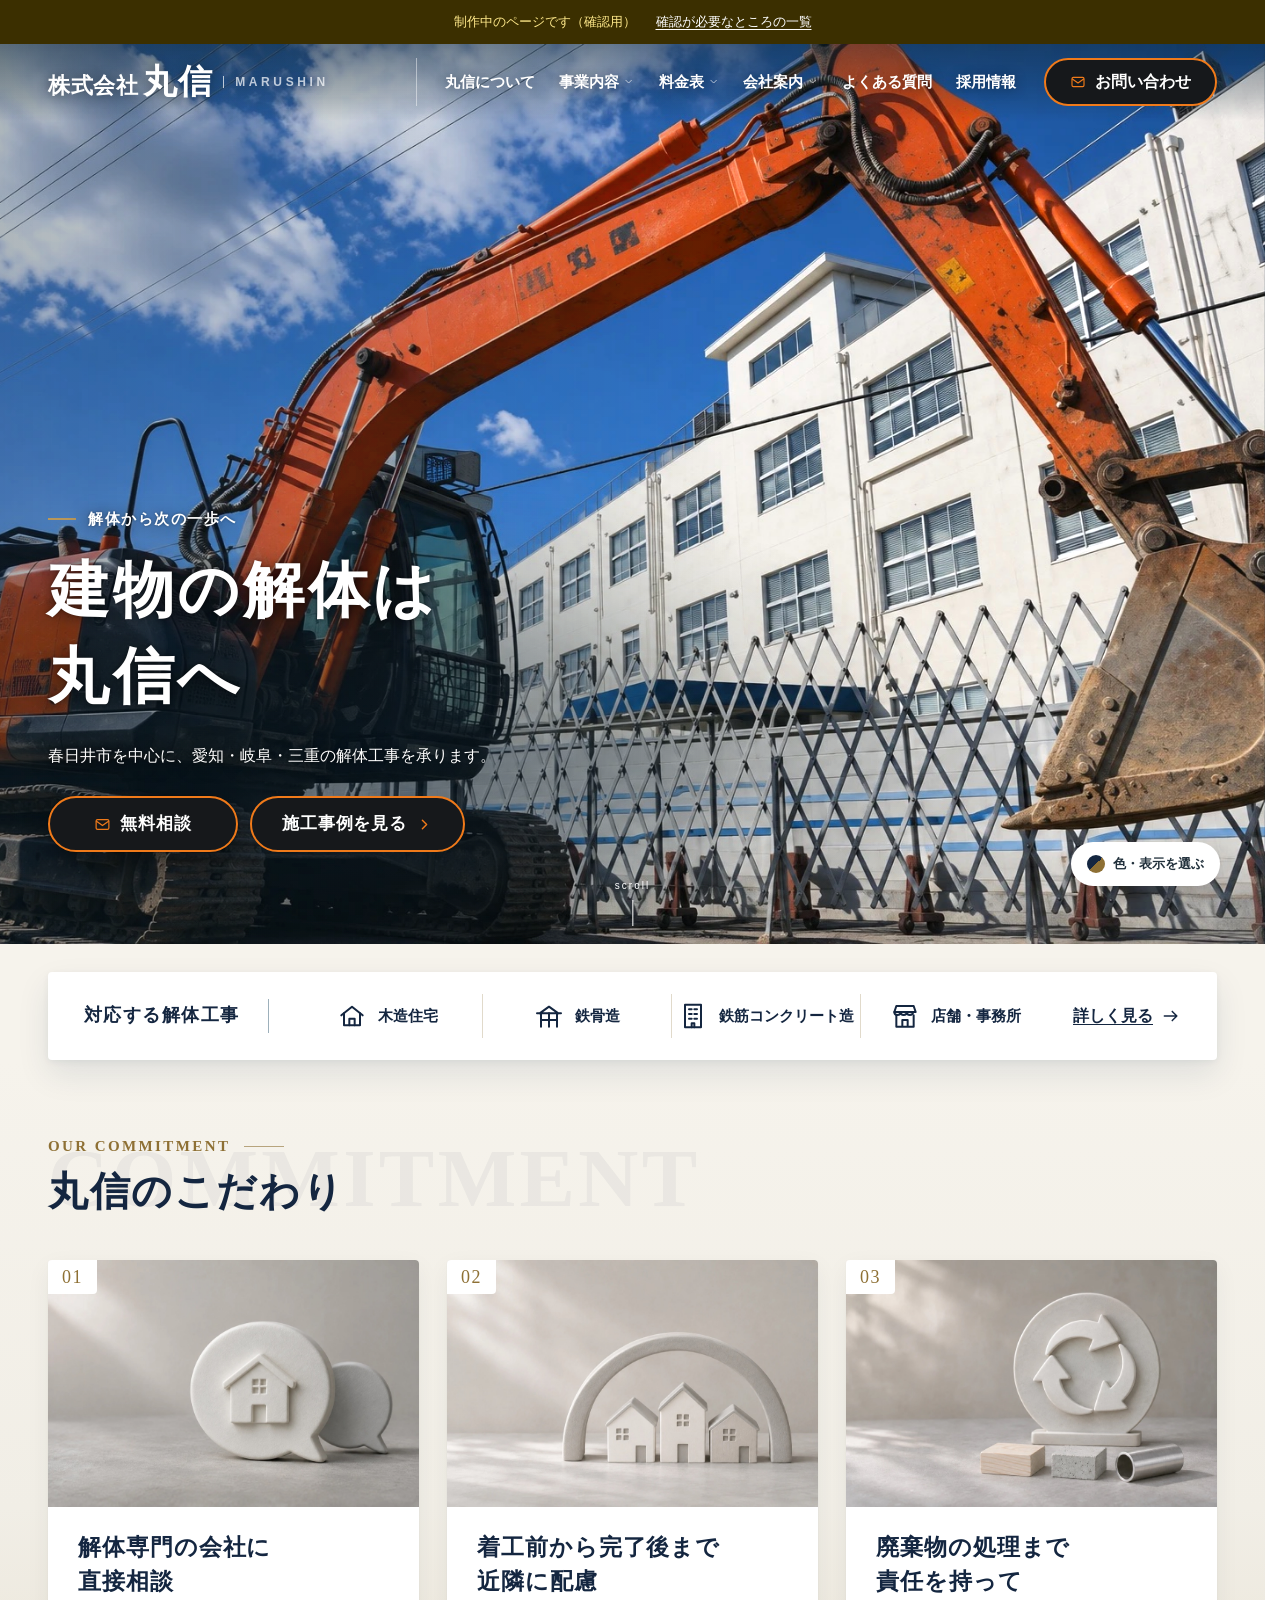
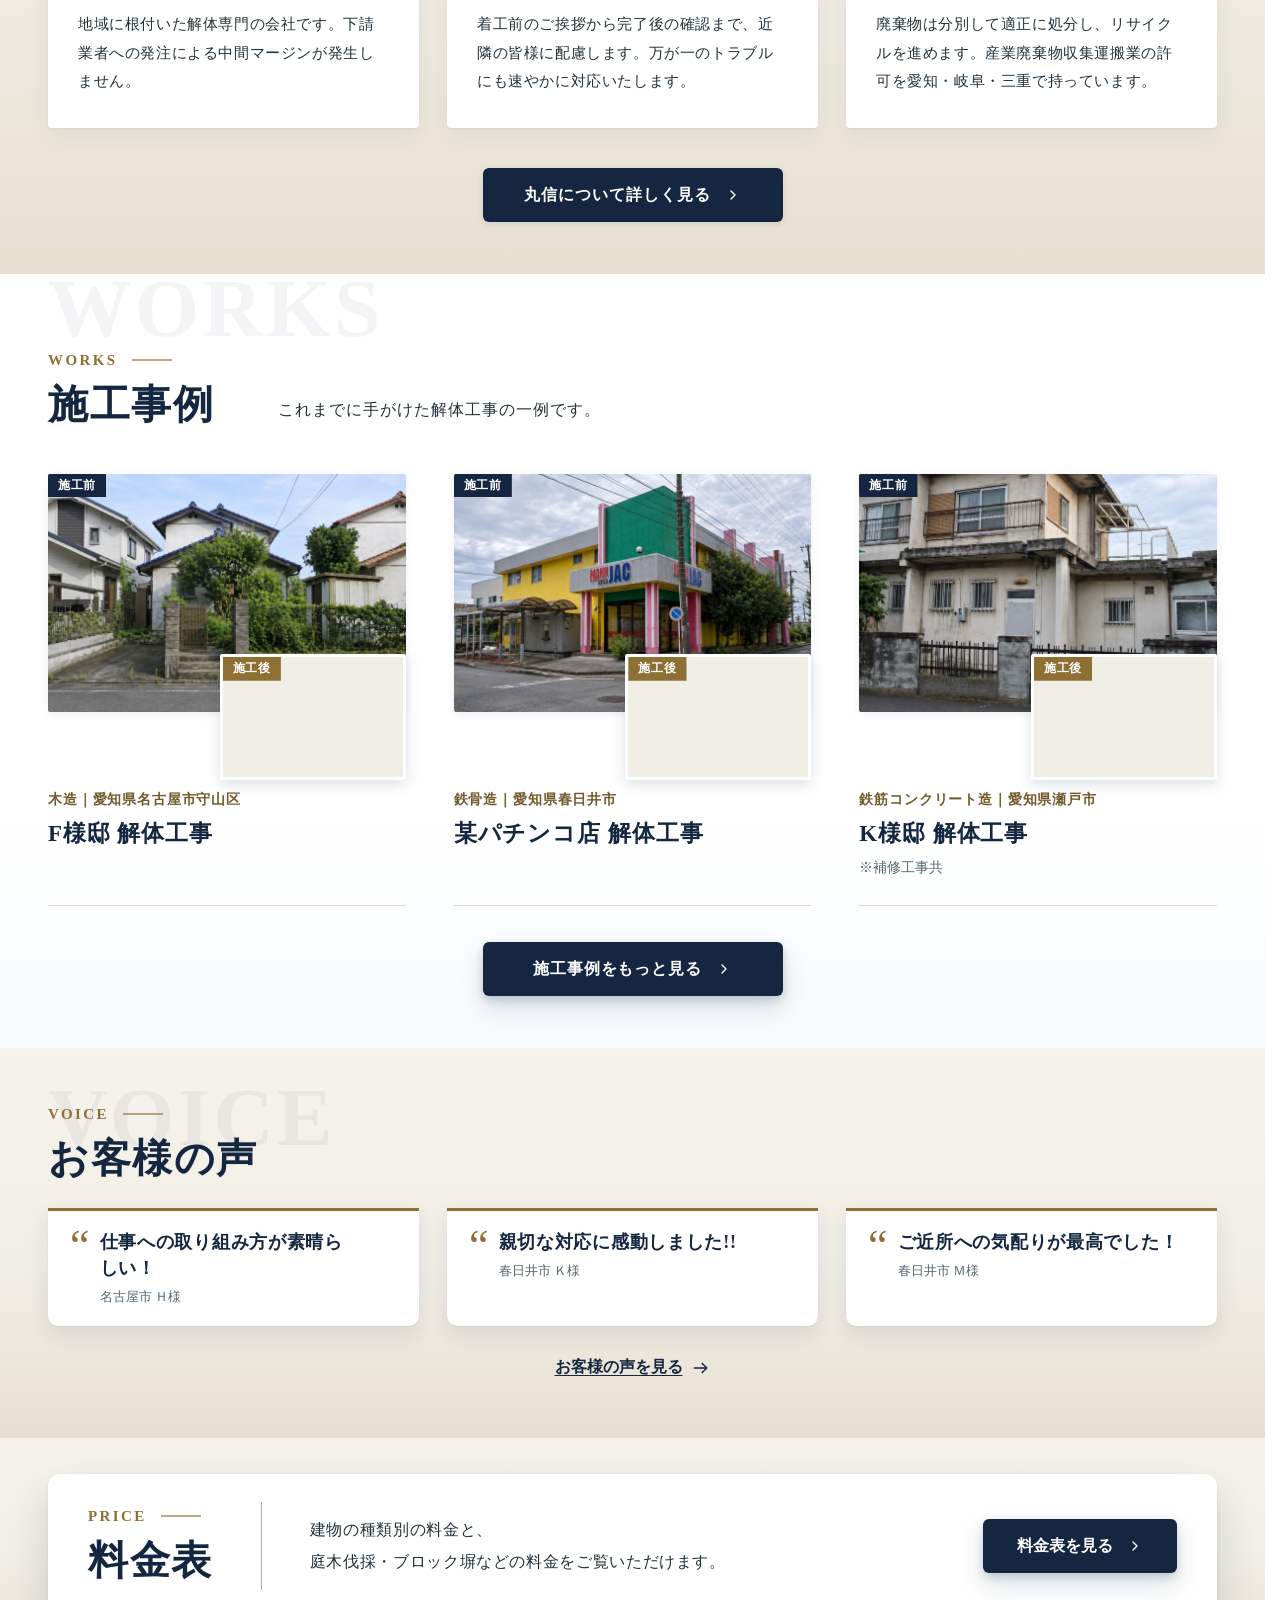
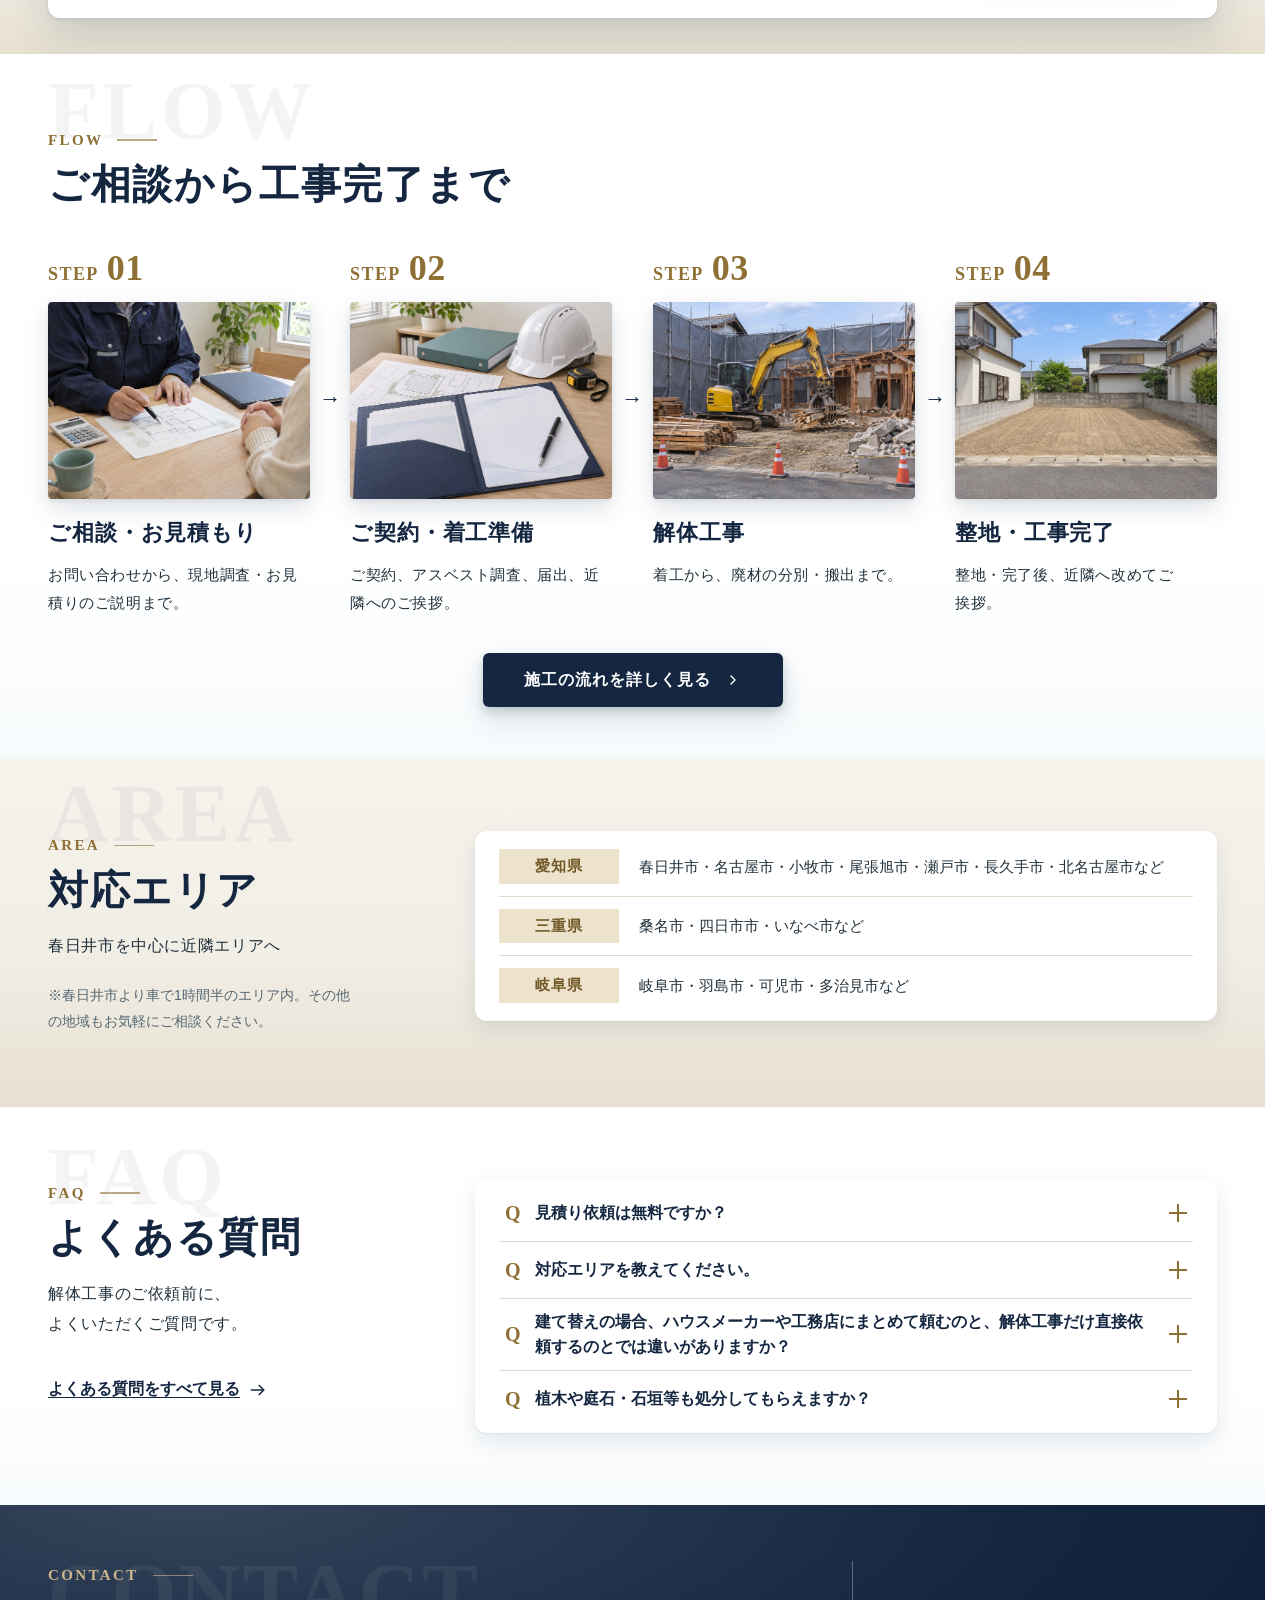
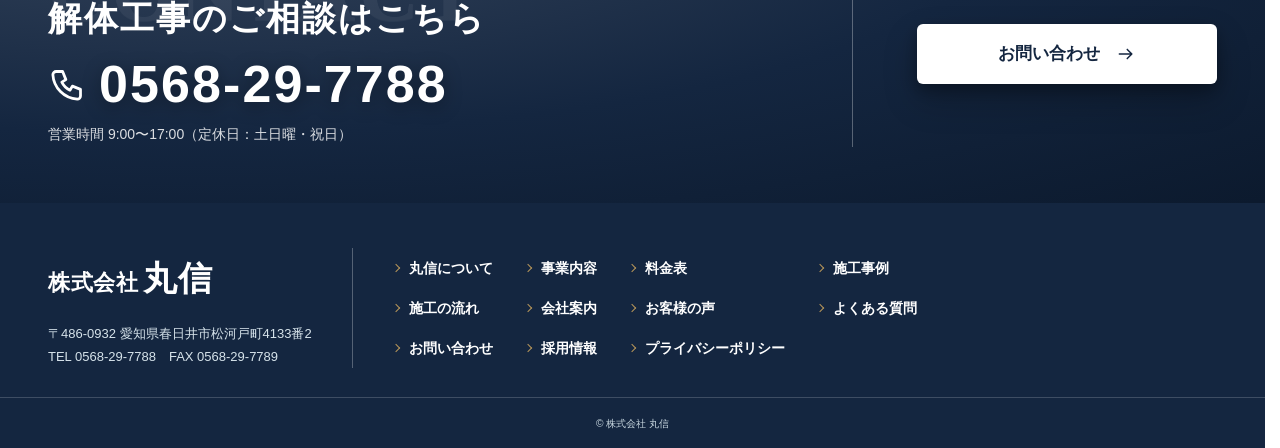
==== index.html @ 78fd882c "採用情報：会社の紹介の写真を上にそろえて止める（話を開いても動かない） Co-Authored-By: Claude Opus 5.5 <noreply@anthropic.com> Claude-S" ====
<!doctype html>
<html lang="ja">
<head>
<meta charset="utf-8">
<meta name="viewport" content="width=device-width,initial-scale=1">
<title>春日井市・名古屋市の解体工事｜株式会社 丸信</title>
<meta name="description" content="解体のご相談なら、愛知県（春日井市・小牧市・尾張旭市・瀬戸市・名古屋市等）の株式会社丸信へ。事業内容・施工事例・料金表・施工の流れを掲載しています。">
<meta name="robots" content="noindex,nofollow">
<meta name="format-detection" content="telephone=no">
<meta property="og:type" content="website">
<meta property="og:site_name" content="株式会社 丸信">
<meta property="og:title" content="春日井市・名古屋市の解体工事｜株式会社 丸信">
<meta property="og:description" content="解体のご相談なら、愛知県（春日井市・小牧市・尾張旭市・瀬戸市・名古屋市等）の株式会社丸信へ。事業内容・施工事例・料金表・施工の流れを掲載しています。">
<meta property="og:image" content="https://easywebcraft.github.io/marushin-design/images/ogp.jpg?v=da5e6cc7">
<meta name="twitter:card" content="summary_large_image">
<link rel="icon" href="favicon.ico" sizes="32x32">
<link rel="icon" href="images/icon/icon-192.png" type="image/png" sizes="192x192">
<link rel="apple-touch-icon" href="images/icon/apple-touch-icon.png">
<link rel="stylesheet" href="assets/style.css?v=3597952a">
<script>
(function(){var r=document.documentElement,played=false;
r.classList.add('js');
try{played=sessionStorage.getItem('ms-ewl')==='1';}catch(e){}
if(played||(window.matchMedia&&matchMedia('(prefers-reduced-motion: reduce)').matches))return;
r.classList.add('ewl-on','ewl-play');
if('scrollRestoration' in history)history.scrollRestoration='manual';
setTimeout(function(){if(!window.__ewl)r.classList.remove('ewl-on');},6000);})();
</script>
<style>:root[data-theme="base"]{--navy:#17354B;--navy-d:#102838;--teal:#38A8B8;--teal-d:#147F8D;--teal-dd:#0E6773;--pale:#E6F1F6;--pale2:#F3F8FB;--line:#D3E0E8;--tint:#D5ECEE;--bg1:#eef5f9;--bg2:#dde9f0;}:root[data-theme="brick"]{--navy:#1E2B3C;--navy-d:#141E2B;--teal:#D0784F;--teal-d:#A9502A;--teal-dd:#8A3E1F;--pale:#F4ECE6;--pale2:#FAF6F2;--line:#E5D8CE;--tint:#F2DCCF;--bg1:#F8F2EE;--bg2:#EBDFD6;}:root[data-theme="orange"]{--navy:#24282D;--navy-d:#17191C;--teal:#F29A2E;--teal-d:#C66A0A;--teal-dd:#A3560A;--pale:#F5F1EA;--pale2:#FAF8F4;--line:#E4DDD2;--tint:#FBE3C4;--bg1:#F9F6F1;--bg2:#ECE5DA;}:root[data-theme="green"]{--navy:#1E3A2F;--navy-d:#142820;--teal:#5E9C6E;--teal-d:#2F7A4A;--teal-dd:#22603A;--pale:#E9F2EC;--pale2:#F4F9F5;--line:#D3E3D8;--tint:#D4EBDC;--bg1:#F0F6F2;--bg2:#DCE9E0;}:root[data-theme="brown"]{--navy:#3A2A1E;--navy-d:#271C13;--teal:#B08A4E;--teal-d:#8C6A33;--teal-dd:#6E5226;--pale:#F3EEE6;--pale2:#FAF7F2;--line:#E3D9CB;--tint:#EADFC9;--bg1:#F7F3EC;--bg2:#E9E0D2;}:root[data-theme="gray"]{--navy:#2B2F33;--navy-d:#1C1F22;--teal:#7A8590;--teal-d:#56616B;--teal-dd:#434C54;--pale:#EEF0F2;--pale2:#F7F8F9;--line:#DADEE2;--tint:#DDE2E7;--bg1:#F3F5F6;--bg2:#E3E7EA;}.tsw{position:fixed;right:60px;bottom:14px;z-index:57;font-size:13px}.tsw-btn{display:flex;align-items:center;gap:8px;min-height:44px;padding:0 16px;border:0;border-radius:999px;background:#fff;color:#22313C;font:inherit;font-weight:700;box-shadow:0 6px 18px rgba(0,0,0,.18);cursor:pointer}.tsw-dot{width:18px;height:18px;border-radius:50%;background:linear-gradient(135deg,var(--navy) 50%,var(--teal-d) 50%)}.tsw-list{position:absolute;right:0;bottom:calc(100% + 8px);width:280px;margin:0;padding:8px;list-style:none;background:#fff;border-radius:10px;box-shadow:0 10px 30px rgba(0,0,0,.2)}.tsw-list[hidden]{display:none}.tsw-list p{margin:4px 8px 6px;color:#566874;font-size:12px}.tsw-list button{display:flex;align-items:center;gap:10px;width:100%;min-height:44px;padding:4px 8px;border:0;border-radius:6px;background:none;color:#22313C;font:inherit;text-align:left;cursor:pointer}.tsw-list button:hover{background:#F3F5F7}.tsw-list button[aria-pressed="true"]{background:#EEF3F6;font-weight:700}.tsw-sw{flex:none;width:34px;height:22px;border-radius:4px;box-shadow:inset 0 0 0 1px rgba(0,0,0,.1)}.tsw-list p.tsw-h{margin:8px 8px 2px;color:#22313C;font-weight:700;font-size:12px}.tsw-bi{flex:none;display:grid;place-items:center;width:34px;height:22px;border-radius:4px;background:#22313C;color:#fff;font-weight:700;font-size:12px}@media (max-width:767px){.tsw{right:36px;bottom:84px}}@media print{.tsw{display:none}}</style>
<script>(function(){var k=null;try{var m=location.search.match(/[?&]color=([a-z]+)/);if(m){k=m[1];localStorage.setItem("mstheme",k)}else{k=localStorage.getItem("mstheme")}}catch(e){}if(k&&['gold', 'base', 'brick', 'orange', 'green', 'brown', 'gray'].indexOf(k)>0)document.documentElement.setAttribute("data-theme",k);var bn=null;try{if(/[?&]banner=open(&|$)/.test(location.search)){bn="open";localStorage.setItem("msbanner",bn)}else if(/[?&]banner=tab(&|$)/.test(location.search)){bn="tab";localStorage.setItem("msbanner",bn)}else{bn=localStorage.getItem("msbanner")}}catch(e){}if(bn==="open")document.documentElement.setAttribute("data-banner","open")})();</script>
</head>
<body>
<div class="ewl" id="ewl" aria-hidden="true">
<div class="ewl-p1"><svg class="ewl-ring" viewBox="0 0 120 120"><circle class="t" cx="60" cy="60" r="54"/><circle class="f" cx="60" cy="60" r="54"/></svg><span class="ewl-pct">0%</span></div>
<div class="ewl-p2"><div class="logo"><span class="logo-s">株式会社</span><span class="logo-l">丸信</span></div></div>
<span class="ewl-skip">タップでスキップ</span>
</div>
<svg xmlns="http://www.w3.org/2000/svg" width="0" height="0" style="position:absolute" aria-hidden="true" focusable="false">
<defs>
<symbol id="i-mail" viewBox="0 0 24 24" fill="none" stroke="currentColor" stroke-width="1.7" stroke-linecap="round" stroke-linejoin="round"><rect x="3" y="5" width="18" height="14" rx="2"/><path d="M3.5 7.5l8.5 6 8.5-6"/></symbol>
<symbol id="i-phone" viewBox="0 0 24 24" fill="none" stroke="currentColor" stroke-width="1.7" stroke-linecap="round" stroke-linejoin="round"><path d="M5 4h4l2 5-2.5 1.5a11 11 0 0 0 5 5L15 13l5 2v4a2 2 0 0 1-2 2A16 16 0 0 1 3 6a2 2 0 0 1 2-2z"/></symbol>
<symbol id="i-chev" viewBox="0 0 24 24" fill="none" stroke="currentColor" stroke-width="2" stroke-linecap="round" stroke-linejoin="round"><path d="M9 6l6 6-6 6"/></symbol>
<symbol id="i-chat" viewBox="0 0 24 24" fill="none" stroke="currentColor" stroke-width="1.5" stroke-linecap="round" stroke-linejoin="round"><path d="M4 5h16v11H10l-5 4v-4H4z"/><path d="M8.5 10.5h.01M12 10.5h.01M15.5 10.5h.01"/></symbol>
<symbol id="i-users" viewBox="0 0 24 24" fill="none" stroke="currentColor" stroke-width="1.5" stroke-linecap="round" stroke-linejoin="round"><circle cx="12" cy="8" r="3"/><path d="M6.5 19.5c0-3 2.5-5.5 5.5-5.5s5.5 2.5 5.5 5.5"/><circle cx="5" cy="10" r="2"/><path d="M2 17c0-1.8 1.3-3.2 3-3.4"/><circle cx="19" cy="10" r="2"/><path d="M22 17c0-1.8-1.3-3.2-3-3.4"/></symbol>
<symbol id="i-greet" viewBox="0 0 24 24" fill="none" stroke="currentColor" stroke-width="1.5" stroke-linecap="round" stroke-linejoin="round"><path d="M3 11l9-7 9 7"/><path d="M5 9.5V20h14V9.5"/><path d="M12 17.2l-2.5-2.3a1.8 1.8 0 0 1 2.5-2.6 1.8 1.8 0 0 1 2.5 2.6z"/></symbol>
<symbol id="i-home" viewBox="0 0 24 24" fill="none" stroke="currentColor" stroke-width="1.5" stroke-linecap="round" stroke-linejoin="round"><path d="M3 11l9-7 9 7"/><path d="M5 9.5V20h14V9.5"/><path d="M10 20v-6h4v6"/></symbol>
<symbol id="i-doc" viewBox="0 0 24 24" fill="none" stroke="currentColor" stroke-width="1.5" stroke-linecap="round" stroke-linejoin="round"><path d="M6 3h9l4 4v14H6z"/><path d="M15 3v4h4"/><path d="M9 12h7M9 16h7"/></symbol>
<symbol id="i-pen" viewBox="0 0 24 24" fill="none" stroke="currentColor" stroke-width="1.5" stroke-linecap="round" stroke-linejoin="round"><path d="M4 20l4.5-1L20 7.5 16.5 4 5 15.5z"/><path d="M14 6.5l3.5 3.5"/></symbol>
<symbol id="i-search" viewBox="0 0 24 24" fill="none" stroke="currentColor" stroke-width="1.5" stroke-linecap="round" stroke-linejoin="round"><circle cx="11" cy="11" r="6"/><path d="M16 16l5 5"/></symbol>
<symbol id="i-calc" viewBox="0 0 24 24" fill="none" stroke="currentColor" stroke-width="1.5" stroke-linecap="round" stroke-linejoin="round"><rect x="5" y="3" width="14" height="18" rx="2"/><rect x="8" y="6" width="8" height="3.5" rx=".5"/><path d="M8.5 13h.01M12 13h.01M15.5 13h.01M8.5 16.5h.01M12 16.5h.01M15.5 16.5h.01"/></symbol>
<symbol id="i-clip" viewBox="0 0 24 24" fill="none" stroke="currentColor" stroke-width="1.5" stroke-linecap="round" stroke-linejoin="round"><rect x="5" y="5" width="14" height="16" rx="2"/><rect x="9" y="3" width="6" height="4" rx="1"/><path d="M9 12h6M9 16h6"/></symbol>
<symbol id="i-excavator" viewBox="0 0 24 24" fill="none" stroke="currentColor" stroke-width="1.5" stroke-linecap="round" stroke-linejoin="round"><rect x="2" y="17" width="12" height="4" rx="2"/><path d="M4 17v-6h5.5l2 6"/><path d="M9 11l4.5-7 5.5 4-1.5 5"/><path d="M17.5 13l4 1-1 4h-4z"/></symbol>
<symbol id="i-truck" viewBox="0 0 24 24" fill="none" stroke="currentColor" stroke-width="1.5" stroke-linecap="round" stroke-linejoin="round"><path d="M2 7h11v9H2z"/><path d="M13 10h4l4 3v3h-8z"/><circle cx="6.5" cy="18" r="2"/><circle cx="17" cy="18" r="2"/></symbol>
<symbol id="i-ground" viewBox="0 0 24 24" fill="none" stroke="currentColor" stroke-width="1.5" stroke-linecap="round" stroke-linejoin="round"><circle cx="12" cy="12" r="9"/><path d="M8 12.5l3 3 5-6"/></symbol>
<symbol id="i-pin" viewBox="0 0 24 24" fill="none" stroke="currentColor" stroke-width="1.5" stroke-linecap="round" stroke-linejoin="round"><path d="M12 21s7-6.2 7-11a7 7 0 1 0-14 0c0 4.8 7 11 7 11z"/><circle cx="12" cy="10" r="2.5"/></symbol>
<symbol id="i-ext" viewBox="0 0 24 24" fill="none" stroke="currentColor" stroke-width="1.7" stroke-linecap="round" stroke-linejoin="round"><path d="M14 4h6v6M20 4l-9 9"/><path d="M18 14v5a1 1 0 0 1-1 1H5a1 1 0 0 1-1-1V7a1 1 0 0 1 1-1h5"/></symbol>
</defs>
</svg>
<a class="skip" href="#main">本文へ移動</a>
<div class="draft"><span>制作中のページです（確認用）</span><a href="check.html">確認が必要なところの一覧</a></div>
<header class="hd hd-ovl">
<div class="hd-in">
<a class="logo" href="./" aria-label="株式会社 丸信 ホーム"><span class="logo-s">株式会社</span><span class="logo-l">丸信</span><span class="logo-en" lang="en" aria-hidden="true">MARUSHIN</span></a>
<nav class="gnav" aria-label="メインメニュー"><ul>
<li><a href="about.html">丸信について</a></li><li class="has-sub"><a href="jigyo.html" aria-haspopup="true">事業内容<svg class="ic gnav-dn" aria-hidden="true" focusable="false"><use href="#i-chev"/></svg></a><ul class="gnav-sub"><li><a href="case.html">施工事例</a></li><li><a href="flow.html">施工の流れ</a></li></ul></li><li class="has-sub"><a href="price.html" aria-haspopup="true">料金表<svg class="ic gnav-dn" aria-hidden="true" focusable="false"><use href="#i-chev"/></svg></a><ul class="gnav-sub"><li><a href="price.html#demolition">解体工事料金</a></li><li><a href="price.html#other">その他料金</a></li></ul></li><li class="has-sub"><a href="outline.html" aria-haspopup="true">会社案内<svg class="ic gnav-dn" aria-hidden="true" focusable="false"><use href="#i-chev"/></svg></a><ul class="gnav-sub"><li><a href="outline.html#ol-prof">会社概要</a></li><li><a href="outline.html#ol-msg">社長あいさつ</a></li><li><a href="outline.html#ol-phil">経営方針</a></li></ul></li><li><a href="faq.html">よくある質問</a></li><li><a href="recruit.html">採用情報</a></li>
</ul></nav>
<a class="btn btn-teal hd-cta" href="contact.html"><svg class="ic" aria-hidden="true" focusable="false"><use href="#i-mail"/></svg>お問い合わせ</a>
<button class="burger" type="button" aria-expanded="false" aria-controls="drawer" aria-label="メニューを開く"><span></span><span></span><span></span></button>
</div>
<nav class="drawer" id="drawer" aria-label="すべてのページ" hidden>
<ul>
<li><a href="about.html">丸信について<svg class="ic" aria-hidden="true" focusable="false"><use href="#i-chev"/></svg></a></li><li><a href="jigyo.html">事業内容<svg class="ic" aria-hidden="true" focusable="false"><use href="#i-chev"/></svg></a></li><li><a href="case.html">施工事例<svg class="ic" aria-hidden="true" focusable="false"><use href="#i-chev"/></svg></a></li><li><a href="flow.html">施工の流れ<svg class="ic" aria-hidden="true" focusable="false"><use href="#i-chev"/></svg></a></li><li><a href="price.html">料金表<svg class="ic" aria-hidden="true" focusable="false"><use href="#i-chev"/></svg></a></li><li><a href="outline.html">会社案内<svg class="ic" aria-hidden="true" focusable="false"><use href="#i-chev"/></svg></a></li><li><a href="faq.html">よくある質問<svg class="ic" aria-hidden="true" focusable="false"><use href="#i-chev"/></svg></a></li><li><a href="contact.html">お問い合わせ<svg class="ic" aria-hidden="true" focusable="false"><use href="#i-chev"/></svg></a></li><li><a href="recruit.html">採用情報<svg class="ic" aria-hidden="true" focusable="false"><use href="#i-chev"/></svg></a></li>
</ul>
<a class="drawer-tel" href="tel:0568297788"><svg class="ic" aria-hidden="true" focusable="false"><use href="#i-phone"/></svg><span><b>0568-29-7788</b><small>営業時間 9:00〜17:00（定休日：土日曜・祝日）</small></span></a>
<p class="drawer-foot"><a href="./" aria-current="page">ホーム</a><a href="policy.html">プライバシーポリシー</a></p>
</nav>
</header>
<main id="main">
<section class="hero">
<div class="hero-ph">
<picture><source media="(max-width:767px)" srcset="images/top/fv-1-sp.jpg"><img class="hero-img" src="images/top/fv-1.jpg" alt="" width="1536" height="1024" fetchpriority="high"></picture>
<i class="hero-sl" style="background-image:url(images/top/fv-house.jpg);background-position:52% 50%;animation-delay:5s"></i>
<i class="hero-sl" style="background-image:url(images/top/fv-2.jpg);animation-delay:11s"></i>
<i class="hero-sl" style="background-image:url(images/top/fv-3.jpg);animation-delay:17s"></i>
</div>
<div class="hero-in">
<p class="hero-label">解体から次の一歩へ</p>
<h1>建物の解体は<br><em>丸信へ</em></h1>
<p class="hero-sub">春日井市を中心に、<span class="nw">愛知・岐阜・三重の解体工事を承ります。</span></p>
<div class="hero-btns">
<a class="btn btn-teal btn-lg" href="contact.html"><svg class="ic" aria-hidden="true" focusable="false"><use href="#i-mail"/></svg>無料相談</a>
<a class="btn btn-ghost btn-lg" href="case.html">施工事例を見る<svg class="ic" aria-hidden="true" focusable="false"><use href="#i-chev"/></svg></a>
</div>
</div>
<span class="hero-scroll" aria-hidden="true">scroll</span>
</section>

<section class="ab-band" aria-labelledby="h-about">
<div class="wrap"><div class="ab-in">
<h2 class="ab-ttl" id="h-about">対応する解体工事</h2>
<ul class="au-kinds" aria-label="対応する工事"><li><svg viewBox="0 0 24 24" fill="none" stroke="currentColor" stroke-width="1.5" stroke-linecap="round" stroke-linejoin="round" aria-hidden="true"><path d="M4 11.5 12 5l8 6.5"/><path d="M6 10v9h12v-9"/><path d="M10 19v-5h4v5"/></svg>木造住宅</li><li><svg viewBox="0 0 24 24" fill="none" stroke="currentColor" stroke-width="1.5" stroke-linecap="round" stroke-linejoin="round" aria-hidden="true"><path d="M3 10h18M5 10l7-5 7 5"/><path d="M6 10v10M18 10v10M12 10v10M6 15h12"/></svg>鉄骨造</li><li><svg viewBox="0 0 24 24" fill="none" stroke="currentColor" stroke-width="1.5" stroke-linecap="round" stroke-linejoin="round" aria-hidden="true"><rect x="6" y="3.5" width="12" height="17"/><path d="M9 7h2M13 7h2M9 10.5h2M13 10.5h2M9 14h2M13 14h2M11 20.5v-3h2v3"/></svg>鉄筋コンクリート造</li><li><svg viewBox="0 0 24 24" fill="none" stroke="currentColor" stroke-width="1.5" stroke-linecap="round" stroke-linejoin="round" aria-hidden="true"><path d="M4 9h16l-1.5-4.5h-13z"/><path d="M4 9c0 1.4 1 2.3 2.3 2.3S8.7 10.4 8.7 9c0 1.4 1 2.3 2.3 2.3S13.3 10.4 13.3 9c0 1.4 1 2.3 2.3 2.3S18 10.4 18 9"/><path d="M5.5 11.5V20h13v-8.5M10 20v-5h4v5"/></svg>店舗・事務所</li></ul>
<p class="ab-more"><a class="tlink t-link" href="jigyo.html" aria-label="事業内容を詳しく見る">詳しく見る<svg class="t-arw" viewBox="0 0 24 24" aria-hidden="true" focusable="false"><path d="M4 12h15M13.5 6.5 19 12l-5.5 5.5" fill="none" stroke="currentColor" stroke-width="1.8" stroke-linecap="round" stroke-linejoin="round"/></svg></a></p>
</div></div>
</section>

<section class="sec cm-sec has-wm" data-wm="COMMITMENT" aria-labelledby="h-torikumi">
<div class="wrap cm-cards">
<div class="cm-head">
<div><p class="cm-en" lang="en">OUR COMMITMENT</p>
<h2 class="cm-ttl" id="h-torikumi">丸信のこだわり</h2></div>
</div>
<ol class="cm"><li><span class="cm-ph"><img src="images/top/cm-ph-1.jpg" alt="" width="1000" height="667" loading="lazy" decoding="async"></span><div class="cm-bd"><span class="cm-n" aria-hidden="true">01</span><h3>解体専門の会社に<br>直接相談</h3><p>地域に根付いた解体専門の会社です。下請業者への発注による中間マージンが発生しません。</p></div></li><li><span class="cm-ph"><img src="images/top/cm-ph-2.jpg" alt="" width="1000" height="667" loading="lazy" decoding="async"></span><div class="cm-bd"><span class="cm-n" aria-hidden="true">02</span><h3>着工前から完了後まで<br>近隣に配慮</h3><p>着工前のご挨拶から完了後の確認まで、近隣の皆様に配慮します。万が一のトラブルにも速やかに対応いたします。</p></div></li><li><span class="cm-ph"><img src="images/top/cm-ph-3.jpg" alt="" width="1000" height="667" loading="lazy" decoding="async"></span><div class="cm-bd"><span class="cm-n" aria-hidden="true">03</span><h3>廃棄物の処理まで<br>責任を持って</h3><p>廃棄物は分別して適正に処分し、リサイクルを進めます。産業廃棄物収集運搬業の許可を愛知・岐阜・三重で持っています。</p></div></li></ol>
<p class="center cm-more"><a class="btn btn-navy cm-btn" href="about.html">丸信について詳しく見る<svg class="ic" aria-hidden="true" focusable="false"><use href="#i-chev"/></svg></a></p>
</div>
</section>

<section class="sec wk-sec has-wm" data-wm="WORKS" aria-labelledby="h-works">
<div class="wrap">
<div class="wk-head">
<div><p class="cm-en" lang="en">WORKS</p><h2 class="wk-ttl-h" id="h-works">施工事例</h2></div>
<p class="wk-lead">これまでに手がけた解体工事の一例です。</p>
</div>
<ol class="wk"><li><div class="wk-ph"><figure class="wk-bf"><img src="images/case/01-before.jpg" alt="施工前の写真：愛知県名古屋市守山区 F様邸" width="1448" height="976" loading="lazy" decoding="async"><figcaption>施工前</figcaption></figure><figure class="wk-af"><img src="images/case/01-after.jpg" alt="施工後の写真：愛知県名古屋市守山区 F様邸" width="1448" height="976" loading="lazy" decoding="async"><figcaption class="after">施工後</figcaption></figure></div><div class="wk-info"><p class="wk-meta"><span class="nw">木造</span>｜<span class="nw">愛知県名古屋市守山区</span></p><h3 class="wk-ttl">F様邸 解体工事</h3></div></li><li><div class="wk-ph"><figure class="wk-bf"><img src="images/case/02-before.jpg" alt="施工前の写真：愛知県春日井市 某パチンコ店" width="1448" height="976" loading="lazy" decoding="async"><figcaption>施工前</figcaption></figure><figure class="wk-af"><img src="images/case/02-after.jpg" alt="施工後の写真：愛知県春日井市 某パチンコ店" width="1448" height="976" loading="lazy" decoding="async"><figcaption class="after">施工後</figcaption></figure></div><div class="wk-info"><p class="wk-meta"><span class="nw">鉄骨造</span>｜<span class="nw">愛知県春日井市</span></p><h3 class="wk-ttl">某パチンコ店 解体工事</h3></div></li><li><div class="wk-ph"><figure class="wk-bf"><img src="images/case/03-before.jpg" alt="施工前の写真：愛知県瀬戸市 K様邸" width="1448" height="976" loading="lazy" decoding="async"><figcaption>施工前</figcaption></figure><figure class="wk-af"><img src="images/case/03-after.jpg" alt="施工後の写真：愛知県瀬戸市 K様邸" width="1448" height="976" loading="lazy" decoding="async"><figcaption class="after">施工後</figcaption></figure></div><div class="wk-info"><p class="wk-meta"><span class="nw">鉄筋コンクリート造</span>｜<span class="nw">愛知県瀬戸市</span></p><h3 class="wk-ttl">K様邸 解体工事</h3><p class="wk-note">※補修工事共</p></div></li></ol>
<p class="center cm-more"><a class="btn btn-navy cm-btn" href="case.html">施工事例をもっと見る<svg class="ic" aria-hidden="true" focusable="false"><use href="#i-chev"/></svg></a></p>
</div>
</section>

<section class="sec vc-sec has-wm" data-wm="VOICE" aria-labelledby="h-voice">
<div class="wrap">
<p class="cm-en" lang="en">VOICE</p><h2 class="t-ttl" id="h-voice">お客様の声</h2>
<ul class="vc"><li><span class="vc-q" aria-hidden="true">“</span><p class="vc-t">仕事への取り組み方が素晴らしい！</p><p class="vc-w">名古屋市 Ｈ様</p></li><li><span class="vc-q" aria-hidden="true">“</span><p class="vc-t">親切な対応に感動しました!!</p><p class="vc-w">春日井市 Ｋ様</p></li><li><span class="vc-q" aria-hidden="true">“</span><p class="vc-t">ご近所への気配りが最高でした！</p><p class="vc-w">春日井市 Ｍ様</p></li></ul>
<p class="center t-more"><a class="tlink t-link" href="voice.html">お客様の声を見る<svg class="t-arw" viewBox="0 0 24 24" aria-hidden="true" focusable="false"><path d="M4 12h15M13.5 6.5 19 12l-5.5 5.5" fill="none" stroke="currentColor" stroke-width="1.8" stroke-linecap="round" stroke-linejoin="round"/></svg></a></p>
</div>
</section>

<section class="pr-band has-wm" data-wm="PRICE" aria-labelledby="h-price">
<div class="wrap pr-in">
<div class="pr-h"><p class="cm-en" lang="en">PRICE</p><h2 class="t-ttl" id="h-price">料金表</h2></div>
<p class="pr-tx">建物の種類別の料金と、<br>庭木伐採・ブロック塀などの料金をご覧いただけます。</p>
<a class="btn btn-navy t-btn" href="price.html">料金表を見る<svg class="ic" aria-hidden="true" focusable="false"><use href="#i-chev"/></svg></a>
</div>
</section>

<section class="sec fl-sec has-wm" data-wm="FLOW" aria-labelledby="h-flow">
<div class="wrap">
<div class="fl-head"><p class="cm-en" lang="en">FLOW</p>
<h2 class="cm-ttl" id="h-flow">ご相談から工事完了まで</h2></div>
<ol class="fl"><li style="--i:0"><p class="fl-n"><span lang="en">STEP</span><b>01</b></p><div class="fl-phw"><img class="fl-ph" src="images/top/flow-1.jpg" alt="" width="1448" height="1086" loading="lazy" decoding="async"><span class="fl-arw" aria-hidden="true">→</span></div><h3>ご相談・お見積もり</h3><p class="fl-p">お問い合わせから、現地調査・お見積りのご説明まで。</p></li><li style="--i:1"><p class="fl-n"><span lang="en">STEP</span><b>02</b></p><div class="fl-phw"><img class="fl-ph" src="images/top/flow-2.jpg" alt="" width="1448" height="1086" loading="lazy" decoding="async"><span class="fl-arw" aria-hidden="true">→</span></div><h3>ご契約・着工準備</h3><p class="fl-p">ご契約、アスベスト調査、届出、近隣へのご挨拶。</p></li><li style="--i:2"><p class="fl-n"><span lang="en">STEP</span><b>03</b></p><div class="fl-phw"><img class="fl-ph" src="images/top/flow-3.jpg" alt="" width="1448" height="1086" loading="lazy" decoding="async"><span class="fl-arw" aria-hidden="true">→</span></div><h3>解体工事</h3><p class="fl-p">着工から、廃材の分別・搬出まで。</p></li><li style="--i:3"><p class="fl-n"><span lang="en">STEP</span><b>04</b></p><div class="fl-phw"><img class="fl-ph" src="images/top/flow-4.jpg" alt="" width="1448" height="1086" loading="lazy" decoding="async"></div><h3>整地・工事完了</h3><p class="fl-p">整地・完了後、近隣へ改めてご挨拶。</p></li></ol>
<p class="center cm-more"><a class="btn btn-navy cm-btn" href="flow.html">施工の流れを詳しく見る<svg class="ic" aria-hidden="true" focusable="false"><use href="#i-chev"/></svg></a></p>
</div>
</section>

<section class="sec ar-sec t-ar has-wm" data-wm="AREA" aria-labelledby="h-area">
<div class="wrap t-two">
<div><p class="cm-en" lang="en">AREA</p><h2 class="t-ttl" id="h-area">対応エリア</h2><p class="t-sub">春日井市を中心に近隣エリアへ</p>
<p class="ar-note t-l">※春日井市より車で1時間半のエリア内。その他の地域もお気軽にご相談ください。</p></div>
<div><dl class="ar"><div><dt>愛知県</dt><dd>春日井市・名古屋市・小牧市・尾張旭市・瀬戸市・長久手市・北名古屋市など</dd></div><div><dt>三重県</dt><dd>桑名市・四日市市・いなべ市など</dd></div><div><dt>岐阜県</dt><dd>岐阜市・羽島市・可児市・多治見市など</dd></div></dl>
<p class="ar-note t-r">※春日井市より車で1時間半のエリア内。その他の地域もお気軽にご相談ください。</p></div>
</div>
</section>

<section class="sec fq-sec has-wm" data-wm="FAQ" aria-labelledby="h-faq">
<div class="wrap t-two">
<div><p class="cm-en" lang="en">FAQ</p><h2 class="t-ttl" id="h-faq">よくある質問</h2>
<p class="t-sub">解体工事のご依頼前に、よくいただくご質問です。</p>
<p class="t-more t-l"><a class="tlink t-link" href="faq.html">よくある質問をすべて見る<svg class="t-arw" viewBox="0 0 24 24" aria-hidden="true" focusable="false"><path d="M4 12h15M13.5 6.5 19 12l-5.5 5.5" fill="none" stroke="currentColor" stroke-width="1.8" stroke-linecap="round" stroke-linejoin="round"/></svg></a></p></div>
<div><div class="qas fq"><details class="qa" id="q1">
<summary><span class="qa-q" aria-hidden="true">Q</span><span class="qa-t">見積り依頼は無料ですか？</span><span class="qa-ic" aria-hidden="true"></span></summary>
<div class="qa-a"><span class="qa-m" aria-hidden="true">A</span><div class="qa-b">
<p>もちろん、お見積りは無料です。</p>
<p>スピード対応でお待たせせず、お客様にわかりやすいお見積りをご提供いたします。</p>
<p>お見積りは当ホームページの無料相談フォームから、もしくは下記のお問い合わせ電話番号よりお気軽にお申し付けください。</p>
<p class="qa-ct"><span class="nw">株式会社 丸信</span>　<span class="nw">TEL：<a href="tel:0568297788">0568-29-7788</a></span>　<span class="nw">E-Mail：<a href="mailto:info@marushin-kaitai.com">info@marushin-kaitai.com</a></span></p>
</div></div>
</details><details class="qa" id="q2">
<summary><span class="qa-q" aria-hidden="true">Q</span><span class="qa-t">対応エリアを教えてください。</span><span class="qa-ic" aria-hidden="true"></span></summary>
<div class="qa-a"><span class="qa-m" aria-hidden="true">A</span><div class="qa-b">
<p>当社は愛知県春日井市を中心に解体工事を承っています。主な対応エリアは下記の通りです。</p>
<ul class="dots"><li>【愛知県】春日井市・名古屋市・小牧市・尾張旭市・瀬戸市・長久手市・北名古屋市など</li><li>【三重県】桑名市・四日市市・いなべ市など</li><li>【岐阜県】岐阜市・羽島市・可児市・多治見市など</li></ul>
<p class="note">※春日井市より車で1時間半のエリア内</p>
<p>上記の対応エリア以外にも柔軟に対応させて頂きますのでお問合せ下さい。</p>
<p class="qa-ct"><span class="nw">株式会社 丸信</span>　<span class="nw">TEL：<a href="tel:0568297788">0568-29-7788</a></span>　<span class="nw">E-Mail：<a href="mailto:info@marushin-kaitai.com">info@marushin-kaitai.com</a></span></p>
</div></div>
</details><details class="qa" id="q3">
<summary><span class="qa-q" aria-hidden="true">Q</span><span class="qa-t">建て替えの場合、ハウスメーカーや工務店にまとめて頼むのと、解体工事だけ直接依頼するのとでは違いがありますか？</span><span class="qa-ic" aria-hidden="true"></span></summary>
<div class="qa-a"><span class="qa-m" aria-hidden="true">A</span><div class="qa-b">
<p>建築会社様に一括でお任せする場合は、窓口が一本化されて手続きがスムーズになるメリットがあります。</p>
<p>一方で、解体工事を専門業者へ直接ご依頼（分離発注）いただく場合は、中間マージンが発生しないため、総費用を抑えられるケースが多くございます。</p>
<p>当社ではお見積りのご相談や現地調査も無料で承っておりますので、ご予算や状況に合わせてお気軽にご相談ください。</p>
<p class="qa-ct"><span class="nw">株式会社 丸信</span>　<span class="nw">TEL：<a href="tel:0568297788">0568-29-7788</a></span>　<span class="nw">E-Mail：<a href="mailto:info@marushin-kaitai.com">info@marushin-kaitai.com</a></span></p>
</div></div>
</details><details class="qa" id="q4">
<summary><span class="qa-q" aria-hidden="true">Q</span><span class="qa-t">植木や庭石・石垣等も処分してもらえますか？</span><span class="qa-ic" aria-hidden="true"></span></summary>
<div class="qa-a"><span class="qa-m" aria-hidden="true">A</span><div class="qa-b">
<p>一般的な家庭ゴミとして廃棄が出来ない植木や庭石・石垣等は処分に困りますね。</p>
<p>当社では植木や庭石、石垣、コンクリートブロック等も、有料になりますが運搬と処分を承ります。</p>
<p>お気軽にご相談ください。</p>
<p class="qa-ct"><span class="nw">株式会社 丸信</span>　<span class="nw">TEL：<a href="tel:0568297788">0568-29-7788</a></span>　<span class="nw">E-Mail：<a href="mailto:info@marushin-kaitai.com">info@marushin-kaitai.com</a></span></p>
</div></div>
</details></div>
<p class="center t-more t-r"><a class="tlink t-link" href="faq.html">よくある質問をすべて見る<svg class="t-arw" viewBox="0 0 24 24" aria-hidden="true" focusable="false"><path d="M4 12h15M13.5 6.5 19 12l-5.5 5.5" fill="none" stroke="currentColor" stroke-width="1.8" stroke-linecap="round" stroke-linejoin="round"/></svg></a></p></div>
</div>
</section>

<section class="ct-band has-wm" data-wm="CONTACT" aria-labelledby="h-contact">
<div class="wrap ct-in">
<div class="ct-l"><p class="cm-en" lang="en">CONTACT</p><h2 class="ct-ttl" id="h-contact">解体工事のご相談はこちら</h2>
<a class="ct-tel" href="tel:0568297788"><svg class="ic" aria-hidden="true" focusable="false"><use href="#i-phone"/></svg><span>0568-29-7788</span></a>
<p class="ct-hours">営業時間 9:00〜17:00（定休日：土日曜・祝日）</p>
</div>
<a class="btn btn-white ct-btn" href="contact.html">お問い合わせ<svg class="t-arw" viewBox="0 0 24 24" aria-hidden="true" focusable="false"><path d="M4 12h15M13.5 6.5 19 12l-5.5 5.5" fill="none" stroke="currentColor" stroke-width="1.8" stroke-linecap="round" stroke-linejoin="round"/></svg></a>
</div>
</section>

<div class="rqs" id="rqs">
<aside class="rq" id="rq" aria-label="従業員募集のお知らせ">
<button class="rq-tab" type="button" aria-expanded="false" aria-controls="rq-pop"><span class="rq-tab-new">募集中</span><span class="rq-tab-en" lang="en">RECRUIT</span><span class="rq-tab-ja">採用情報</span></button>
<div class="rq-pop" id="rq-pop">
<a class="rq-in rq-card" href="recruit.html" aria-label="RECRUIT 従業員募集中 株式会社 丸信 採用情報を見る"><span class="rq-top" aria-hidden="true"><span class="rq-tk"><span><span>RECRUIT</span><span>RECRUIT</span><span>RECRUIT</span><span>RECRUIT</span><span>RECRUIT</span><span>RECRUIT</span><span>RECRUIT</span><span>RECRUIT</span></span></span><span class="rq-ttl">従業員募集中</span><span class="rq-co">株式会社 丸信</span></span><span class="rq-ph" aria-hidden="true"><img src="images/top/recruit-banner.jpg" alt="" width="1122" height="1402" loading="lazy" decoding="async"></span><span class="rq-go" aria-hidden="true">採用情報を見る<span class="rq-go-ar">→</span></span></a>
</div>
</aside>
<aside class="rq rq-blog" id="rq-blog" aria-label="ブログのお知らせ">
<button class="rq-tab" type="button" aria-expanded="false" aria-controls="rq-blog-pop"><span class="rq-tab-new">準備中</span><span class="rq-tab-en" lang="en">BLOG</span><span class="rq-tab-ja">ブログ</span></button>
<div class="rq-pop" id="rq-blog-pop">
<div class="rq-in rq-soon"><p class="rq-soon-en" lang="en">BLOG</p><p class="rq-soon-ttl">ブログ</p><p class="rq-soon-st">ただいま準備中です</p><p class="rq-soon-tx"><span>公開まで</span><span>今しばらくお待ちください</span></p></div>
</div>
</aside>
</div>

</main>
<footer class="ft">
<div class="ft-in">
<div class="ft-brand">
<a class="logo logo-w" href="./" aria-label="株式会社 丸信 ホーム"><span class="logo-s">株式会社</span><span class="logo-l">丸信</span></a>
<address>〒486-0932 愛知県春日井市松河戸町4133番2<br>TEL 0568-29-7788　FAX 0568-29-7789</address>
</div>
<nav class="ft-nav" aria-label="フッターメニュー"><ul>
<li><a href="about.html">丸信について</a></li><li><a href="jigyo.html">事業内容</a></li><li><a href="price.html">料金表</a></li><li><a href="case.html">施工事例</a></li><li><a href="flow.html">施工の流れ</a></li><li><a href="outline.html">会社案内</a></li><li><a href="voice.html">お客様の声</a></li><li><a href="faq.html">よくある質問</a></li><li><a href="contact.html">お問い合わせ</a></li><li><a href="recruit.html">採用情報</a></li><li><a href="policy.html">プライバシーポリシー</a></li>
</ul></nav>
</div>
<p class="copy"><small>&copy; 株式会社 丸信</small></p>
</footer>
<div class="fixbar">
<a class="btn btn-white-line" href="tel:0568297788"><svg class="ic" aria-hidden="true" focusable="false"><use href="#i-phone"/></svg>電話で相談</a>
<a class="btn btn-teal" href="contact.html"><svg class="ic" aria-hidden="true" focusable="false"><use href="#i-mail"/></svg>お問い合わせ</a>
</div>
<div class="tsw" id="tsw"><ul class="tsw-list" hidden><li><p class="tsw-h">色の案</p></li><li><button type="button" data-k="gold" aria-pressed="false"><span class="tsw-sw" style="background:linear-gradient(135deg,#142640 50%,#8E7034 50%)"></span>濃紺×金茶（今の色）</button></li><li><button type="button" data-k="base" aria-pressed="false"><span class="tsw-sw" style="background:linear-gradient(135deg,#17354B 50%,#147F8D 50%)"></span>紺×青緑</button></li><li><button type="button" data-k="brick" aria-pressed="false"><span class="tsw-sw" style="background:linear-gradient(135deg,#1E2B3C 50%,#A9502A 50%)"></span>紺×赤茶</button></li><li><button type="button" data-k="orange" aria-pressed="false"><span class="tsw-sw" style="background:linear-gradient(135deg,#24282D 50%,#C66A0A 50%)"></span>黒×オレンジ</button></li><li><button type="button" data-k="green" aria-pressed="false"><span class="tsw-sw" style="background:linear-gradient(135deg,#1E3A2F 50%,#2F7A4A 50%)"></span>深緑×緑</button></li><li><button type="button" data-k="brown" aria-pressed="false"><span class="tsw-sw" style="background:linear-gradient(135deg,#3A2A1E 50%,#8C6A33 50%)"></span>焦げ茶×黄土</button></li><li><button type="button" data-k="gray" aria-pressed="false"><span class="tsw-sw" style="background:linear-gradient(135deg,#2B2F33 50%,#56616B 50%)"></span>墨×グレー</button></li><li><p class="tsw-h">採用バナーの見せ方</p></li><li><button type="button" data-b="tab" aria-pressed="false"><span class="tsw-bi">A</span>札を押すとバナーが開く（今の形）</button></li><li><button type="button" data-b="open" aria-pressed="false"><span class="tsw-bi">B</span>バナーをいつも出しておく</button></li><li><p>選ぶとすぐにサイト全体が切り替わります。採用バナーはトップページを少し下へ進めると出ます</p></li></ul><button class="tsw-btn" type="button" aria-expanded="false"><span class="tsw-dot"></span>色・表示を選ぶ</button></div>
<script>(function(){var w=document.getElementById("tsw");if(!w)return;var b=w.querySelector(".tsw-btn"),l=w.querySelector(".tsw-list"),r=document.documentElement;var mark=function(){var k=r.getAttribute("data-theme")||"gold",bn=r.getAttribute("data-banner")==="open"?"open":"tab";Array.prototype.forEach.call(l.querySelectorAll("button[data-k]"),function(x){x.setAttribute("aria-pressed",x.getAttribute("data-k")===k?"true":"false")});Array.prototype.forEach.call(l.querySelectorAll("button[data-b]"),function(x){x.setAttribute("aria-pressed",x.getAttribute("data-b")===bn?"true":"false")})};b.addEventListener("click",function(){var o=l.hidden;l.hidden=!o;b.setAttribute("aria-expanded",o?"true":"false")});l.addEventListener("click",function(e){var y=e.target.closest("button[data-b]");if(y){var bn=y.getAttribute("data-b");if(bn==="open")r.setAttribute("data-banner","open");else r.removeAttribute("data-banner");try{localStorage.setItem("msbanner",bn)}catch(e){}if(window.msBannerMode)window.msBannerMode();mark();return}var x=e.target.closest("button[data-k]");if(!x)return;var k=x.getAttribute("data-k");if(k==="gold")r.removeAttribute("data-theme");else r.setAttribute("data-theme",k);try{localStorage.setItem("mstheme",k)}catch(e){}mark()});document.addEventListener("click",function(e){if(!w.contains(e.target)){l.hidden=true;b.setAttribute("aria-expanded","false")}});mark()})();</script>
<script src="assets/main.js?v=3597952a" defer></script>
</body>
</html>
---- assets/style.css ----
/* 株式会社丸信 ホームページ（作り直し）
   色：紺 #17354B／青緑 #38A8B8（飾り）・#147F8D（ボタンと文字。白地で読める濃さ）／淡い青灰
   区切り：スマホ 767px 以下、メニューの切り替え 1023px 以下 */
:root{
  /* 2026-11-20 松本さん「濃紺×金茶をデフォルトの色に」。前の紺×青緑は build.py の THEMES の 'base' に残してある */
  --navy:#142640; --navy-d:#0C1A2E;
  --teal:#B8975A; --teal-d:#8E7034; --teal-dd:#715929;
  --pale:#F1EEE6; --pale2:#F9F7F2; --line:#E1DACB;
  --tint:#EDE3CC; --bg1:#F6F3EC; --bg2:#E7E0D1;   /* 札・表の見出しの地と、帯の上下の色（2026-11-20 色の切り替えのため変数に） */
  --text:#22313C; --mute:#566874; --white:#fff;
  --todo:#FFF1A8; --todo-line:#D9B200;
  --w:1240px; --gut:24px; --wide:1400px;   /* 2026-11-12「もっとワイドに」で 1100→1440・ヘッダー等 1240→1600。2026-11-17「左右に広がっている、もう少しだけ中央に」で 1440→1240・1600→1400 */
  --font:"Hiragino Kaku Gothic ProN","Hiragino Sans","Yu Gothic","YuGothic","Meiryo","Noto Sans JP",sans-serif;
  --serif:"Noto Serif JP","游明朝体","Yu Mincho",YuMincho,"ヒラギノ明朝 ProN W3","Hiragino Mincho ProN",serif;
}
*,*::before,*::after{box-sizing:border-box}
html{-webkit-text-size-adjust:100%;scroll-behavior:smooth;scroll-padding-top:96px}
body{margin:0;background:#fff;color:var(--text);font-family:var(--font);font-size:16px;line-height:1.9;
  line-break:strict;overflow-wrap:anywhere;-webkit-font-smoothing:antialiased}
img,svg{max-width:100%;height:auto;vertical-align:middle}
h1,h2,h3,p,ul,ol,dl,dd,figure{margin:0}
ul,ol{padding:0;list-style:none}
h1,h2,h3{color:var(--navy);line-height:1.45;font-weight:700;text-wrap:balance;word-break:auto-phrase}
p{text-wrap:pretty}
a{color:var(--teal-dd);text-underline-offset:.2em}
a:hover{color:var(--navy)}
address{font-style:normal}
small{font-size:.85em}
:focus-visible{outline:3px solid #E59A00;outline-offset:2px;border-radius:3px}
.vh{position:absolute!important;width:1px;height:1px;margin:-1px;padding:0;overflow:hidden;clip:rect(0 0 0 0);white-space:nowrap;border:0}
.skip{position:absolute;left:8px;top:-60px;z-index:100;background:var(--navy);color:#fff;padding:10px 16px;border-radius:4px}
.skip:focus{top:8px;color:#fff}
.center{text-align:center}
.mt-m{margin-top:24px!important}.mt-l{margin-top:40px!important}.mt-xl{margin-top:64px!important}

/* アイコン */
.ic{width:1.25em;height:1.25em;flex:none}
.ic-l{width:36px;height:36px}
.ic-h{width:40px;height:40px;color:var(--teal-d)}

/* 制作中の帯・要確認の印・写真の仮枠（確認用にだけ出る） */
.draft{background:#3B2F00;color:#FFE98A;font-size:13px;line-height:1.5;padding:6px 16px;display:flex;gap:6px 20px;justify-content:center;flex-wrap:wrap}
.draft a{color:#fff;display:inline-flex;align-items:center;min-height:32px}
.draft span{display:inline-flex;align-items:center}
.todo{display:block;width:fit-content;max-width:100%;margin:10px 0;padding:6px 12px;background:var(--todo);border:1px solid var(--todo-line);border-radius:4px;
  color:#3B2F00;font-size:14px;font-weight:400;line-height:1.6;text-align:left;scroll-margin-top:120px}
.todo-tag{display:inline-block;margin-right:8px;padding:0 8px;background:#3B2F00;color:#FFE98A;border-radius:3px;font-size:12px;font-weight:700}
.phf{aspect-ratio:16/10;display:grid;place-items:center;text-align:center;color:#3F5868;font-weight:700;font-size:15px;line-height:1.6;
  background:repeating-linear-gradient(135deg,#DCE8EF 0 14px,#E8F0F5 14px 28px)}
.todo+h2{margin-top:32px}
.phf small{display:block;font-weight:400;font-size:13px}
.phf span{background:rgba(255,255,255,.82);padding:8px 16px;border-radius:4px;max-width:80%}
.phf-map{aspect-ratio:16/7;margin-top:16px;border-radius:8px}

/* ボタン */
.btn{display:inline-flex;align-items:center;justify-content:center;gap:.55em;min-height:48px;padding:10px 24px;border:2px solid transparent;border-radius:6px;
  font:inherit;font-weight:700;line-height:1.35;text-decoration:none;cursor:pointer;transition:background-color .15s,color .15s,border-color .15s}
.btn .ic:last-child{width:1em;height:1em}
.btn-lg{min-height:56px;padding:12px 30px;font-size:17px}
.btn-teal{background:var(--teal-d);color:#fff}
.btn-teal:hover{background:var(--teal-dd);color:#fff}
.btn-white{background:#fff;color:var(--navy)}
.btn-white:hover{background:var(--pale);color:var(--navy)}
.btn-line,.btn-white-line{background:#fff;color:var(--navy);border-color:var(--navy)}
.btn-line{min-width:230px;justify-content:space-between}
.btn-line:hover,.btn-white-line:hover{background:var(--navy);color:#fff}
.btn-navy{background:var(--navy);color:#fff}
.btn-navy:hover{background:var(--navy-d);color:#fff}
.tlink{display:inline-flex;align-items:center;gap:.3em;font-weight:700;min-height:44px}

/* ヘッダー */
.hd{position:sticky;top:0;z-index:60;background:#fff;border-bottom:1px solid var(--line)}
.hd-in{max-width:var(--wide);margin:0 auto;padding:0 var(--gut);min-height:76px;display:flex;align-items:center;gap:28px}
.logo{display:inline-flex;align-items:baseline;gap:.3em;color:var(--navy);font-weight:700;text-decoration:none;letter-spacing:.04em;white-space:nowrap}
.logo-s{font-size:22px}.logo-l{font-size:34px}
.logo-s,.logo-l{font-family:var(--serif);font-weight:700}  /* 2026-11-25 丸信さん「会社名は明朝で、もう少し大きく」（前は 20px・28px のゴシック） */
/* 社名の右の英字（2026-11-20 松本さん） */
.logo-en{margin-left:.5em;padding-left:.9em;border-left:1px solid currentColor;font:700 12px/1 "Helvetica Neue",Helvetica,Arial,sans-serif;letter-spacing:.3em;opacity:.7;align-self:center}
.logo-w,.logo-w:hover{color:#fff}
.gnav{margin-left:auto;padding-left:28px;border-left:1px solid var(--line)}
.gnav ul{display:flex;gap:4px}
.gnav a{display:flex;align-items:center;min-height:48px;padding:0 14px;color:var(--navy);font-weight:700;font-size:15px;text-decoration:none;position:relative;white-space:nowrap}
.gnav a::after{content:"";position:absolute;left:14px;right:14px;bottom:6px;height:2px;background:var(--teal);transform:scaleX(0);transition:transform .15s}
.gnav a:hover::after,.gnav a[aria-current]::after{transform:scaleX(1)}
.hd-cta{white-space:nowrap;border-radius:999px}
.burger{display:none;width:48px;height:48px;margin-left:auto;padding:0;border:0;background:none;cursor:pointer;position:relative;border-radius:6px}
.burger span{position:absolute;left:11px;right:11px;height:2px;background:var(--navy);transition:transform .2s,opacity .2s}
.burger span:nth-child(1){top:15px}.burger span:nth-child(2){top:23px}.burger span:nth-child(3){top:31px}
.burger[aria-expanded="true"] span:nth-child(1){transform:translateY(8px) rotate(45deg)}
.burger[aria-expanded="true"] span:nth-child(2){opacity:0}
.burger[aria-expanded="true"] span:nth-child(3){transform:translateY(-8px) rotate(-45deg)}
.drawer{position:absolute;left:0;right:0;top:100%;background:#fff;border-top:1px solid var(--line);box-shadow:0 12px 24px rgba(23,53,75,.16);
  max-height:calc(100vh - 70px);max-height:calc(100dvh - 70px);overflow:auto;padding:4px var(--gut) 20px}
.drawer li{border-bottom:1px solid var(--line)}
.drawer li a{display:flex;align-items:center;justify-content:space-between;gap:8px;min-height:54px;color:var(--navy);font-weight:700;text-decoration:none}
.drawer li a[aria-current]{color:var(--teal-dd)}
.drawer li .ic{width:1em;height:1em;color:var(--teal-d)}
.drawer-tel{display:flex;align-items:center;gap:12px;margin-top:16px;padding:12px 16px;background:var(--pale);border-radius:8px;color:var(--navy);text-decoration:none}
.drawer-tel .ic{width:28px;height:28px;color:var(--teal-d)}
.drawer-tel b{display:block;font-size:24px;line-height:1.2}
.drawer-tel small{display:block;font-size:13px;line-height:1.5}
.ext-note{font-size:12px;font-weight:400;margin-left:.3em}
.drawer li a .ext-note{margin-right:auto}
.menu-open .fixbar{display:none}

/* トップの最初の画面（営業用の見本と同じ見え方）
   広い画面：写真を画面いっぱいに広げ、明朝の見出しを左に置く。写真はゆっくり動く。
   スマホ：写真を上、文字を下に分ける（下の「スマホ」の区切りで上書き） */
.hero{position:relative;display:flex;flex-direction:column;justify-content:center;overflow:hidden;background:var(--navy);color:#fff;
  min-height:max(520px,min(calc(100vh - 121px),760px));min-height:max(520px,min(calc(100svh - 121px),760px))}
.hero-ph{position:absolute;inset:0;overflow:hidden}
.hero-ph::after{content:"";position:absolute;inset:0;
  background:linear-gradient(90deg,rgba(16,40,56,.34) 0%,rgba(16,40,56,.16) 34%,rgba(16,40,56,0) 58%)}  /* 明るめに（2026-11-18 松本さん「FVが暗い」→2026-11-21 もう一段薄く。読みやすさは文字の影で補う） */
.hero-img,.hero-sl{filter:brightness(1.08) saturate(1.05)}  /* 写真そのものも少し明るく */
.hero-img{display:block;width:100%;height:100%;object-fit:cover;object-position:70% 50%;
  animation:camDrift 26s ease-in-out 1.8s infinite alternate;will-change:transform}
@keyframes camDrift{0%{transform:scale(1) translate3d(0,0,0)}
  50%{transform:scale(1.08) translate3d(-1.5%,-1%,0)}100%{transform:scale(1.05) translate3d(1.5%,.8%,0)}}
.hero-in{position:relative;z-index:1;width:100%;max-width:calc(var(--w) + var(--gut)*2);margin:0 auto;padding:64px var(--gut) 104px;
  text-shadow:0 2px 18px rgba(0,0,0,.6),0 0 3px rgba(0,0,0,.4)}
.hero-label{display:flex;align-items:center;gap:12px;font-weight:700;font-size:15px;line-height:1.5;letter-spacing:.1em}
.hero-label::before{content:"";flex:none;width:28px;height:2px;background:var(--teal)}
.hero h1{margin-top:16px;color:#fff;font-family:var(--serif);font-weight:500;font-size:clamp(42px,4.8vw,64px);line-height:1.4;letter-spacing:.06em}
.hero h1 em{font-style:normal}
.hero-sub{margin-top:22px;max-width:32em;font-size:15.5px;line-height:1.9;text-wrap:balance;word-break:auto-phrase}
.hero-en{margin-top:10px;font-size:11px;line-height:1.6;letter-spacing:.22em}
.hero-btns{display:flex;flex-wrap:wrap;gap:12px;margin-top:26px}
.hero-btns .btn{min-width:190px;border-radius:999px;letter-spacing:.05em;text-shadow:none}
.btn-ghost{background:rgba(255,255,255,.14);color:#fff;border-color:rgba(255,255,255,.7)}
.btn-ghost:hover{background:#fff;color:var(--navy)}
.hero-scroll{position:absolute;left:50%;bottom:22px;z-index:1;transform:translateX(-50%);color:#fff;font-size:10px;line-height:1.6;letter-spacing:.2em}
.hero-scroll::after{content:"";display:block;width:1px;height:26px;margin:6px auto 0;background:#fff}
.img-note{position:absolute;right:10px;bottom:8px;z-index:2;margin:0;padding:1px 8px;background:rgba(16,40,56,.62);color:#fff;font-size:11px;line-height:1.6;border-radius:3px}

/* 区切りと見出し */
.wrap{max-width:calc(var(--w) + var(--gut)*2);margin:0 auto;padding:0 var(--gut)}
.wrap-m{max-width:calc(1040px + var(--gut)*2)}
.wrap-s{max-width:calc(960px + var(--gut)*2)}
.sec{padding:72px 0}
.sec-pale{background:var(--pale)}
.sec-tight{padding:48px 0 56px}
.sec p+p,.sec p+ul,.sec ul+p,.sec .box+p,.sec p+.box{margin-top:1em}
.h2c{text-align:center;font-size:clamp(26px,3.2vw,34px);letter-spacing:.06em}
.h2c::after{content:"";display:block;width:48px;height:3px;margin:14px auto 0;background:var(--teal)}
.h2c+.lead,.h2c+*{margin-top:28px}
.lead{text-align:center;max-width:46em;margin-left:auto;margin-right:auto;text-wrap:balance;word-break:auto-phrase}
.wrap>.lead:first-child{margin-bottom:40px}
.h2l{font-size:clamp(22px,2.6vw,28px);padding-bottom:12px;margin-bottom:24px;position:relative}
.h2l::after{content:"";position:absolute;left:0;bottom:0;width:48px;height:3px;background:var(--teal)}
.h2i{display:flex;align-items:center;gap:12px;font-size:clamp(22px,2.6vw,28px);margin-bottom:16px}
.h3b{font-size:18px;margin:28px 0 8px;padding-left:12px;border-left:4px solid var(--teal)}
.note{font-size:14px;color:var(--mute);line-height:1.8}
.sign{text-align:right;font-weight:700;color:var(--navy);margin-top:24px}
ul.dots>li{position:relative;padding-left:1.2em}
ul.dots>li+li{margin-top:.35em}
ul.dots>li::before{content:"";position:absolute;left:.2em;top:.8em;width:7px;height:7px;border-radius:50%;background:var(--teal)}
.box{padding:16px 20px;background:var(--pale2);border:1px solid var(--line);border-left:4px solid var(--teal);border-radius:4px;font-weight:700;color:var(--navy)}
.circ{display:grid;place-items:center;width:72px;height:72px;border-radius:50%;background:#fff;color:var(--teal-d);flex:none}
.circ-s{width:44px;height:44px;background:var(--pale)}
.circ-s .ic{width:24px;height:24px}

/* トップ：取り組みの3枚 */
/* トップの「丸信の解体工事について」（2026-11-17 松本さんのデザイン案）：最初の画面のすぐ下に白い帯。左に明朝の題・縦の線・右に説明 */
.ab-band{background:#fff;border-bottom:1px solid var(--line)}
.ab-in{display:grid;grid-template-columns:auto 1fr;align-items:center;padding-top:40px;padding-bottom:40px}
.ab-ttl{padding:6px 56px 6px 0;margin-right:56px;border-right:1.5px solid #9DB0BB;font-family:var(--serif);font-weight:600;
  font-size:clamp(24px,2.6vw,34px);line-height:1.4;letter-spacing:.06em;white-space:nowrap}
.ab-tx{font-size:16px;line-height:2;letter-spacing:.04em}
@media (max-width:1023px){
  .ab-in{grid-template-columns:1fr;gap:18px}
  .ab-ttl{padding:0 0 16px;margin:0;border-right:0;border-bottom:1.5px solid #9DB0BB;white-space:normal}
  .ab-tx br{display:none}
}
@media (max-width:767px){
  .ab-in{padding-top:32px;padding-bottom:32px}
  .ab-tx{font-size:15px}
}

/* トップの施工事例（2026-11-17 松本さんのデザイン案・2つ目）：左に「WORKS」と明朝の見出し・右に説明、
   3列に施工前（上）→矢印→施工後（下）の写真・構造の札・場所・明朝の題。列のあいだに縦の線、下に横線 */
.wk-head{display:grid;grid-template-columns:auto 1fr;gap:16px 64px;align-items:end}
.wk-ttl-h{margin-top:6px;font-family:var(--serif);font-size:clamp(32px,4vw,48px);line-height:1.3;font-weight:700;letter-spacing:.04em}
.wk-lead{padding-bottom:8px;font-size:16px;line-height:2;letter-spacing:.06em}
.wk{display:grid;grid-template-columns:repeat(3,1fr);column-gap:40px;margin-top:40px}
.wk>li{position:relative;padding-bottom:24px;border-bottom:1.5px solid var(--line)}
.wk>li+li::before{content:"";position:absolute;left:-21px;top:0;bottom:0;border-left:1.5px solid var(--line)}
.wk-ph{position:relative;display:grid;gap:18px}
.wk-ph figure{position:relative;overflow:hidden;background:var(--pale);box-shadow:0 2px 10px rgba(23,53,75,.12)}
.wk-ph img{display:block;width:100%;aspect-ratio:16/9;object-fit:cover}
.wk-ph figcaption{position:absolute;left:0;top:0;padding:3px 16px;background:var(--navy);color:#fff;font-size:14px;font-weight:700;letter-spacing:.08em;line-height:1.8}
.wk-ph figcaption.after{background:var(--teal-d)}
.wk-arw{position:absolute;left:50%;top:50%;z-index:1;display:grid;place-items:center;width:40px;height:40px;margin:-20px 0 0 -20px;
  border-radius:50%;background:#fff;color:var(--teal-d);box-shadow:0 2px 8px rgba(23,53,75,.18)}
.wk-arw svg{width:20px;height:20px}
.wk-kind{display:inline-block;margin-top:20px;padding:2px 22px;background:var(--tint);color:var(--teal-dd);font-size:15px;font-weight:700;letter-spacing:.06em;line-height:1.8}
.wk-place{margin-top:10px;color:var(--mute);font-size:15px;letter-spacing:.06em}
.wk-ttl{margin-top:2px;font-family:var(--serif);font-size:clamp(20px,2vw,26px);line-height:1.45;font-weight:700;letter-spacing:.04em}
.wk-note{margin-top:4px;color:var(--mute);font-size:14px}

/* トップの施工の流れ（2026-11-17 松本さんのデザイン案）：左寄せの見出し、4段の上に STEP と大きな数字・数字のあいだに矢印の線、線の絵・題・説明 */
.fl-sec{background:var(--pale2)}
.fl{display:grid;grid-template-columns:repeat(4,1fr);gap:0 40px;margin-top:48px}
.fl>li{position:relative}
.fl-n{display:flex;flex-direction:column;color:var(--teal-d);line-height:1}
.fl-n span{font-family:"Helvetica Neue",Helvetica,Arial,sans-serif;font-weight:800;font-size:15px;letter-spacing:.14em}
.fl-n b{margin-top:8px;font-family:Baskerville,"Baskerville Old Face","Times New Roman",Times,serif;font-weight:700;font-size:64px;font-variant-numeric:lining-nums;letter-spacing:.01em}
.fl h3{margin-top:18px;font-size:clamp(20px,2vw,26px);line-height:1.45;font-weight:800;letter-spacing:.04em;font-feature-settings:"palt"}
.fl-p{margin-top:12px;font-size:16px;line-height:1.9;letter-spacing:.04em}

/* トップの丸信の取り組み（2026-11-17 松本さんのデザイン案）：左に大きな見出し・右に添え書き、3列に斜体の大きな数字と縦の区切り線 */
.cm-sec{background:var(--pale2)}
.cm-head{display:grid;grid-template-columns:1fr auto;gap:20px 56px;align-items:end}
.cm-en{color:var(--teal-d);font-family:"Helvetica Neue",Helvetica,Arial,sans-serif;font-weight:800;font-size:15px;letter-spacing:.14em}
.cm-ttl{margin-top:10px;font-size:clamp(26px,3.5vw,44px);line-height:1.4;letter-spacing:.04em;font-weight:800}
.cm{display:grid;grid-template-columns:repeat(3,1fr);margin-top:56px}
.cm>li{padding:0 40px}
.cm>li:first-child{padding-left:0}.cm>li:last-child{padding-right:0}
.cm>li+li{border-left:1px solid var(--line)}
.cm-n{display:block;font-family:Baskerville,"Baskerville Old Face","Times New Roman",Times,serif;font-style:italic;font-size:68px;line-height:1;color:var(--teal);letter-spacing:.02em;font-variant-numeric:lining-nums}
.cm-ttl,.cm h3{font-feature-settings:"palt"}
.cm h3{margin-top:22px;font-size:clamp(21px,2.2vw,28px);line-height:1.45;font-weight:800;letter-spacing:.04em}
.cm p{margin-top:18px;font-size:16px;line-height:2;letter-spacing:.04em}
.cm-more{margin-top:56px}
.cm-btn{min-width:min(100%,400px);min-height:64px;padding:14px 36px;gap:28px;font-size:18px;letter-spacing:.06em}
.cm-arw{width:32px;height:16px}
.cm-btn:hover .cm-arw{transform:translateX(4px);transition:transform .2s}

/* 施工事例 */
.works{display:grid;gap:28px;margin-top:36px}
.works-3{grid-template-columns:repeat(3,1fr)}
.works-2{grid-template-columns:repeat(2,1fr);max-width:1160px;margin-left:auto;margin-right:auto}
.work{background:#fff;border:1px solid var(--line);border-radius:6px;overflow:hidden;box-shadow:0 2px 8px rgba(23,53,75,.06)}
.work-ph{display:grid;grid-template-columns:1fr 1fr;gap:2px;background:var(--line)}
.work-ph figure{position:relative;background:var(--pale)}
.work-ph img{display:block;width:100%;aspect-ratio:4/3;object-fit:cover}
.work-ph figcaption{position:absolute;left:0;top:0;padding:1px 10px;background:var(--navy);color:#fff;font-size:12px;font-weight:700;line-height:1.8}
.work-ph figcaption.after{background:var(--teal-d)}
.work-tx{padding:14px 18px 16px}
.work-ttl{font-size:17px;line-height:1.5}
.work-kind{display:inline-block;margin-top:6px;padding:0 10px;border:1px solid var(--teal-d);border-radius:999px;color:var(--teal-dd);font-size:13px;font-weight:700;line-height:1.7}
.work .note{margin-top:4px}

/* トップ：料金案内・お客様の声の帯 */
.band{background:var(--pale);padding:30px 0}
.band-in{display:grid;grid-template-columns:auto 1fr auto;align-items:center;gap:32px}
.band-ttl{font-size:clamp(22px,2.6vw,28px);padding:2px 32px 2px 16px;border-left:5px solid var(--teal);letter-spacing:.06em;white-space:nowrap}
.band-tx,.band-voices{padding-left:32px;border-left:1px solid #C3D6E0;font-size:15px}
.band-voices li{display:flex;flex-wrap:wrap;gap:0 12px;line-height:1.7}
.band-voices li+li{margin-top:4px}
.vq{font-weight:700;color:var(--navy)}
.vq::before{content:"「"}.vq::after{content:"」"}
.vw{color:var(--mute);font-size:14px}

/* トップ：施工の流れ（番号つきの一覧） */

/* 対応エリア */
.area{max-width:900px;margin:0 auto;border-top:1px solid var(--line)}
.area>div{display:grid;grid-template-columns:7em 1fr;gap:16px;padding:14px 8px;border-bottom:1px solid var(--line)}
.area dt{font-weight:700;color:var(--navy)}
.area+.note{margin-top:12px}
.sec-area{position:relative;padding-bottom:110px;background:
  url("data:image/svg+xml,%3Csvg xmlns='http://www.w3.org/2000/svg' viewBox='0 0 236 40'%3E%3Cpath fill='%23E6F1F6' d='M0 40V28h8v-6l8-6 8 6v6h10V18h14v10h8v-8l10-7 10 7v8h12V14h16v14h10v-5l7-5 7 5v5h14V20h12v8h10v-7l9-6 9 6v7h12V16h14v12h8v-4l6-4 6 4v4h8v12z'/%3E%3C/svg%3E") repeat-x left bottom/354px 60px}
.duo .area{margin:0 0 12px}
.duo .area+.note{text-align:left;margin:0 0 12px}

/* よくある質問 */
.qas{margin-top:28px}
.qa{background:#fff;border:1px solid var(--line);border-radius:8px}
.qa+.qa{margin-top:12px}
.qa summary{display:grid;grid-template-columns:auto 1fr auto;gap:14px;align-items:center;min-height:60px;padding:12px 18px;cursor:pointer;list-style:none;
  font-weight:700;color:var(--navy);line-height:1.6;border-radius:8px}
.qa summary::-webkit-details-marker{display:none}
.qa summary:hover{background:var(--pale2)}
.qa-q,.qa-m{display:grid;place-items:center;width:30px;height:30px;border-radius:4px;font-size:15px;font-weight:700;line-height:1;flex:none}
.qa-q{background:var(--teal-d);color:#fff}
.qa-m{border:1.5px solid var(--navy);color:var(--navy)}
.qa-ic{position:relative;width:18px;height:18px}
.qa-ic::before,.qa-ic::after{content:"";position:absolute;left:0;right:0;top:8px;height:2px;background:var(--teal-d);transition:transform .2s}
.qa-ic::after{transform:rotate(90deg)}
.qa[open] .qa-ic::after{transform:rotate(0)}
.qa-a{display:grid;grid-template-columns:auto 1fr;gap:14px;padding:16px 18px 20px;border-top:1px dashed var(--line)}
.qa-b>*+*{margin-top:.8em}
.pills{display:flex;flex-wrap:wrap;gap:10px;justify-content:center;margin-bottom:8px}
.pills a{display:inline-flex;align-items:center;min-height:44px;padding:0 20px;border:1.5px solid var(--teal-d);border-radius:999px;background:#fff;color:var(--teal-dd);font-weight:700;font-size:15px;text-decoration:none}
.pills a:hover{background:var(--teal-d);color:#fff}
.faq-cat{margin-top:56px;scroll-margin-top:110px}
.faq-cat .qas{margin-top:0}

/* 相談の案内 */
.cta{padding:48px var(--gut);background:var(--pale2)}
.cta-box{max-width:var(--w);margin:0 auto;display:grid;grid-template-columns:auto 1fr auto;align-items:center;gap:36px;background:#fff;border:1px solid var(--line);border-radius:6px;
  box-shadow:0 2px 10px rgba(23,53,75,.08);overflow:hidden;padding-right:36px}
.cta-ttl{align-self:stretch;display:flex;align-items:center;padding:26px 72px 26px 36px;background:var(--teal-d);color:#fff;font-size:24px;line-height:1.45;letter-spacing:.04em;
  clip-path:polygon(0 0,100% 0,calc(100% - 44px) 100%,0 100%)}
.cta-tel a{display:inline-flex;align-items:center;gap:10px;min-height:48px;color:var(--navy);font-size:clamp(28px,3.4vw,38px);font-weight:700;line-height:1.2;letter-spacing:.02em;text-decoration:none}
.cta-tel .ic{width:.9em;height:.9em;color:var(--teal-d)}
.cta-tel p{font-size:14px;color:var(--text);margin-top:4px}

/* フッター */
.ft{background:var(--navy);color:#fff}
.ft-in{max-width:var(--wide);margin:0 auto;padding:44px var(--gut) 28px;display:grid;grid-template-columns:auto 1fr;align-items:center;gap:40px}
.ft-brand address{margin-top:10px;font-size:13px;line-height:1.8;color:#D6E3EA}
.ft-nav{padding-left:40px;border-left:1px solid rgba(255,255,255,.28)}
.ft-nav ul{display:grid;grid-template-columns:repeat(4,auto);justify-content:start;gap:0 32px}
.ft-nav a{display:inline-flex;align-items:center;min-height:40px;color:#fff;font-size:14px;font-weight:700;text-decoration:none}
.ft-nav a::before{content:"";width:6px;height:6px;margin-right:10px;border-top:1.5px solid var(--teal);border-right:1.5px solid var(--teal);transform:rotate(45deg)}
.ft-nav a:hover{text-decoration:underline}
.copy{margin:0;padding:14px var(--gut);border-top:1px solid rgba(255,255,255,.18);text-align:center;color:#C9D8E0;font-size:12px}
.fixbar{display:none}

/* 下層ページの上の帯・現在位置 */
.ph{position:relative;background:var(--pale);overflow:hidden}
.ph-img{position:absolute;inset:0 0 0 38%}
.ph-img img{display:block;width:100%;height:100%;object-fit:cover}
.ph-img::after{content:"";position:absolute;inset:0;background:linear-gradient(90deg,#E6F1F6 0%,rgba(230,241,246,.72) 26%,rgba(230,241,246,.12) 60%,rgba(230,241,246,0) 100%)}
.ph-in{position:relative;z-index:1;max-width:var(--wide);margin:0 auto;padding:58px var(--gut)}
.ph-ttl{padding-left:22px;border-left:4px solid var(--teal)}
.ph h1{font-size:clamp(28px,3.6vw,40px);letter-spacing:.06em}
.ph-en{margin-top:2px;color:var(--teal-dd);font-weight:700;font-size:15px;letter-spacing:.14em}
.ph-plain .ph-en{letter-spacing:.04em}
.bc{max-width:var(--wide);margin:0 auto;padding:4px var(--gut) 0;font-size:13px;color:var(--mute)}
.bc ol{display:flex;flex-wrap:wrap;gap:0 8px}
.bc li+li::before{content:"／";margin-right:8px;color:#9DB0BB}
.bc a{display:inline-flex;align-items:center;min-height:44px}
.bc li{display:flex;align-items:center;min-height:44px}

/* 丸信について */
.intro{display:grid;grid-template-columns:5fr 6fr;gap:48px;align-items:center}
.intro-nophoto{grid-template-columns:1fr;max-width:calc(960px + var(--gut)*2)}
.intro-lead{font-size:clamp(19px,2.1vw,23px);font-weight:700;color:var(--navy);line-height:1.6;margin-bottom:16px}
.slant-l{clip-path:polygon(0 0,100% 0,88% 100%,0 100%)}
.slant-r{clip-path:polygon(12% 0,100% 0,100% 100%,0 100%)}
.feat{display:grid;grid-template-columns:minmax(0,1.25fr) minmax(0,1fr);align-items:center;gap:40px;max-width:calc(var(--w) + var(--gut)*2);margin:0 auto;padding:44px var(--gut)}
.feats>.feat:nth-of-type(odd){position:relative}
.feats{background:linear-gradient(#fff,#fff)}
.feats>.feat:nth-of-type(odd)::before{content:"";position:absolute;inset:0 -100vw;background:var(--pale);z-index:-1}
.feats{position:relative;z-index:0;overflow:hidden}
.feat-rev{grid-template-columns:minmax(0,1fr) minmax(0,1.25fr)}
.feat-rev>.feat-tx{order:2}
.feat-tx p+p{margin-top:.8em}
.feat-nophoto{grid-template-columns:1fr}
.feat-tx{display:grid;grid-template-columns:auto 1fr;gap:24px;align-items:start}
.feat-num{position:relative;padding-right:22px;color:var(--teal-d);font-size:44px;font-weight:700;font-style:italic;line-height:1.1;font-family:"Helvetica Neue",Arial,sans-serif}
.feat-num::after{content:"";position:absolute;right:0;top:6px;width:1.5px;height:56px;background:var(--teal);transform:rotate(32deg);transform-origin:top right}
.feat h3{font-size:clamp(21px,2.4vw,26px);margin:6px 0 12px}
.duo{display:grid;grid-template-columns:1fr 1fr}
.duo-col{padding:0 40px}
.duo-col:first-child{padding-left:0}
.duo-col+.duo-col{border-left:1px solid var(--line);padding-right:0}
.pol{display:grid;grid-template-columns:repeat(2,1fr);gap:24px;margin-top:36px}
.pol li,.panel{background:#fff;border:1px solid var(--line);border-radius:6px;padding:24px 28px}
.pol h3,.panel h3{font-size:19px;margin-bottom:10px;padding-left:12px;border-left:4px solid var(--teal)}
.pol p,.panel p{font-size:15px}
.two{display:grid;grid-template-columns:1fr 1fr;gap:24px;margin-top:36px}

/* 料金表 */
.tbl-wrap{border-radius:6px;overflow:hidden;border:1px solid var(--line)}
.tbl{width:100%;border-collapse:collapse;background:#fff}
.tbl th,.tbl td{padding:14px 18px;border:1px solid var(--line);text-align:left;vertical-align:middle;line-height:1.6}
.tbl tr>:first-child{border-left:0}.tbl tr>:last-child{border-right:0}
.tbl thead th{background:var(--navy);color:#fff;border-color:var(--navy);border-top:0;text-align:center}
.tbl tbody th{background:var(--pale2);color:var(--navy);width:30%}
.tbl tbody th small{display:block;font-weight:400;color:var(--mute)}
.tbl tbody tr:last-child>*{border-bottom:0}
.tbl .num{font-weight:700;color:var(--navy);white-space:nowrap;text-align:right;width:30%}
.tbl-price td,.tbl-price .num{text-align:center}
.incl{margin-top:14px;padding:12px 18px;background:var(--pale);border-radius:4px;font-weight:700;color:var(--navy)}
.tbl-wrap+.note{margin-top:14px}
.note+.note{margin-top:4px}

/* 施工の流れ */
.flow{margin-top:44px}
.flow>li{position:relative;display:grid;grid-template-columns:76px 1fr;gap:24px;padding-bottom:28px}
.flow>li::before{content:"";position:absolute;left:37px;top:54px;bottom:0;width:2px;background:var(--line)}
.flow>li:last-child{padding-bottom:0}
.flow>li:last-child::before{display:none}
.flow-num{display:grid;place-items:center;width:76px;height:52px;background:var(--teal-d);color:#fff;font-size:22px;font-weight:700;font-style:italic;font-family:"Helvetica Neue",Arial,sans-serif;
  clip-path:polygon(16% 0,100% 0,84% 100%,0 100%)}
.flow-body{background:#fff;border:1px solid var(--line);border-radius:6px;padding:20px 26px 22px;box-shadow:0 2px 8px rgba(23,53,75,.05)}
.flow-body h2{display:flex;align-items:center;gap:12px;font-size:clamp(18px,2.1vw,21px);margin-bottom:10px}
.flow-body>*+*{margin-top:.6em}
.band+.cta{padding-top:40px}

/* お客様の声 */
.voices{display:grid;gap:24px}
.voice{position:relative;background:#fff;border:1px solid var(--line);border-radius:6px;padding:30px 32px 26px 84px;box-shadow:0 2px 8px rgba(23,53,75,.05)}
.voice::before{content:"“";position:absolute;left:24px;top:14px;color:var(--teal);font-size:76px;line-height:1;font-family:Georgia,"Times New Roman",serif}
.voice h2{font-size:clamp(19px,2.2vw,22px);margin-bottom:12px}
.voice p+p{margin-top:.7em}
.voice-who{margin-top:16px!important;padding-top:12px;border-top:1px solid var(--line);text-align:right;font-weight:700;color:var(--navy)}

/* 会社案内 */
.dl{background:#fff;border:1px solid var(--line);border-radius:6px;overflow:hidden}
.dl>div{display:grid;grid-template-columns:250px 1fr}
.dl>div+div{border-top:1px solid var(--line)}
.dl dt{padding:16px 20px;background:var(--pale2);font-weight:700;color:var(--navy)}
.dl dd{padding:16px 20px}
.addr{display:flex;align-items:center;gap:8px;font-weight:700;color:var(--navy)}
.addr .ic{color:var(--teal-d);width:24px;height:24px}

/* お問い合わせ */
.telbox{padding:28px 24px;background:var(--pale);border-radius:6px;text-align:center}
.telbox h2{font-size:20px}
.telbox-num{display:inline-flex;align-items:center;gap:10px;margin-top:6px;color:var(--navy);font-size:clamp(32px,4.4vw,44px);font-weight:700;line-height:1.3;text-decoration:none}
.telbox-num .ic{width:.85em;height:.85em;color:var(--teal-d)}
.formcard{padding:36px 40px 40px;background:#fff;border:1px solid var(--line);border-radius:6px;box-shadow:0 2px 10px rgba(23,53,75,.07)}
.formcard>h2{font-size:22px;padding-bottom:12px;margin-bottom:20px;border-bottom:2px solid var(--navy)}
.unconnected{margin-bottom:16px;padding:14px 18px;background:var(--todo);border:1px solid var(--todo-line);border-radius:4px;color:#3B2F00;line-height:1.7}
.fld{margin-top:22px}
.fld label{display:flex;align-items:center;gap:10px;font-weight:700;color:var(--navy);margin-bottom:6px}
.req,.opt{padding:0 8px;border-radius:3px;font-size:12px;line-height:1.8;font-weight:700}
.req{background:#B3261E;color:#fff}
.opt{background:#E3EAEE;color:#44565F}
.fld input,.fld textarea{display:block;width:100%;min-height:52px;padding:12px 14px;border:1.5px solid #9DB0BB;border-radius:6px;background:#fff;color:var(--text);font:inherit;font-size:16px;line-height:1.6}
.fld textarea{resize:vertical}
.fld input:focus,.fld textarea:focus{border-color:var(--teal-d)}
.fld [aria-invalid="true"]{border-color:#B3261E;background:#FFF6F5}
.hint{font-size:13px;color:var(--mute);margin-top:4px!important;line-height:1.6}
.err{margin-top:6px!important;color:#B3261E;font-weight:700;font-size:14px;line-height:1.6}
.form-sum{margin-top:8px;padding:14px 18px;background:#FFF6F5;border:1.5px solid #B3261E;border-radius:4px;color:#8C1D18;font-weight:700}
.form-result{margin-top:20px;padding:16px 20px;background:var(--todo);border:1px solid var(--todo-line);border-radius:4px;color:#3B2F00;font-weight:700}
.form-result.ok{background:#E7F5EC;border-color:#2E7D4F;color:#1E5C38}
.formcard form>.note{margin-top:24px}
.btn-send{min-width:240px;margin-top:20px}

/* プライバシーポリシー */
.pol-sec+.pol-sec{margin-top:44px}
.pol-sec h2{display:flex;align-items:baseline;gap:14px;font-size:clamp(19px,2.2vw,22px);padding-bottom:10px;margin-bottom:16px;border-bottom:1px solid var(--line)}
.pol-n{color:var(--teal-d);font-size:1.25em;font-style:italic;font-family:"Helvetica Neue",Arial,sans-serif}

/* ---------- メニューの切り替え（1023px 以下） ---------- */
@media (max-width:1023px){
  .gnav{display:none}
  .burger{display:block}
  .hd-cta{margin-left:auto}
  .hd-cta+.burger{margin-left:0}
  .hd-in{gap:12px}
  .cm-head{grid-template-columns:1fr}
  .fl{grid-template-columns:repeat(2,1fr);gap:48px 40px}
  .wk-head{grid-template-columns:1fr}
  .wk-lead br{display:none}
  .cm>li{padding:0 24px}
  .works-3{grid-template-columns:repeat(2,1fr)}
  .band-in{grid-template-columns:auto 1fr;gap:20px 24px}
  .band-in>.btn{grid-column:1/-1;justify-self:end}
  .cta-box{grid-template-columns:auto 1fr;padding-right:0}
  .cta-box>.btn{grid-column:1/-1;margin:0 24px 24px}
  .ft-in{grid-template-columns:1fr;gap:24px}
  .ft-nav{padding-left:0;border-left:0}
  .ft-nav ul{grid-template-columns:repeat(3,auto)}
  .duo-col{padding:0 24px}
  /* 縦長の画面では文字が重機に重なるので、左側の暗さを広げる（スマホは写真と文字を分けるので下で消す） */
  .hero-ph::after{background:linear-gradient(90deg,rgba(16,40,56,.48) 0%,rgba(16,40,56,.3) 48%,rgba(16,40,56,.02) 100%)}
}
@media (min-width:1024px){
  :root{--gut:48px}
  .drawer{display:none!important}
  /* トップ：ヘッダーを写真の上に重ねる（見本と同じ）。少し下へ進むと JS が白地に戻す。
     JS が動かないときは白地のまま（html に js の印が付かない） */
  html.js .hd-ovl{margin-bottom:-77px;background:transparent;border-bottom-color:transparent;
    transition:background-color .35s,border-color .35s,box-shadow .35s}
  html.js .hd-ovl:not(.is-solid){background-image:linear-gradient(rgba(16,40,56,.5),rgba(16,40,56,.2) 70%,rgba(16,40,56,0));
    background-origin:border-box;background-repeat:no-repeat}
  html.js .hd-ovl :is(.logo,.gnav a){transition:color .35s,text-shadow .35s}
  html.js .hd-ovl:not(.is-solid) :is(.logo,.gnav a){color:#fff;text-shadow:0 1px 12px rgba(0,0,0,.4)}
  html.js .hd-ovl:not(.is-solid) .gnav{border-left-color:rgba(255,255,255,.45)}
  html.js .hd-ovl:not(.is-solid) .gnav a::after{background:#fff}
  html.js .hd-ovl.is-solid{background:rgba(255,255,255,.96);border-bottom-color:var(--line);box-shadow:0 2px 12px rgba(23,53,75,.08);
    -webkit-backdrop-filter:blur(8px);backdrop-filter:blur(8px)}
  html.js .hero{min-height:max(600px,min(calc(100vh - 44px),900px));min-height:max(600px,min(calc(100svh - 44px),900px))}
  html.js .hero-in{padding:125px var(--gut) 118px}
}

/* ---------- スマホ（767px 以下） ---------- */
@media (max-width:767px){
  :root{--gut:16px}
  html{scroll-padding-top:76px}
  body{padding-bottom:calc(68px + env(safe-area-inset-bottom))}
  .hd-in{min-height:62px}
  .logo-s{font-size:17px}.logo-l{font-size:27px}
  .logo-en{font-size:10px;letter-spacing:.22em;margin-left:.4em;padding-left:.7em}
  .hd-cta{display:none}
  .burger{margin-left:auto!important}
  .sec{padding:52px 0}
  .sec-tight{padding:36px 0 44px}
  .mt-xl{margin-top:48px}
  .lead{text-align:left}
  .lead br{display:none}
  .btn-line{min-width:0;width:100%}

  /* 最初の画面：写真を上、文字を下に（見本のスマホと同じ並び：見出し→ボタン→説明） */
  .hero{display:block;min-height:0;background:var(--pale2);color:var(--text)}
  .hero-ph{position:relative;inset:auto;aspect-ratio:16/10;max-height:340px}
  .hero-ph::after{display:none}
  .hero-img{object-position:68% 50%}
  .hero-in{display:flex;flex-direction:column;padding:20px var(--gut) 36px;text-shadow:none}
  .hero-label{gap:8px;color:var(--navy);font-size:14px;letter-spacing:.06em}
  .hero-label::before{width:18px;background:var(--teal-d)}
  .hero h1{margin-top:8px;color:var(--navy);font-size:min(34px,9.2vw);line-height:1.5}
  .hero h1 em{color:var(--teal-dd)}
  .hero-btns{order:1;flex-direction:column;gap:10px;margin-top:18px}
  .hero-btns .btn{width:100%}
  .btn-ghost{background:#fff;color:var(--navy);border-color:var(--navy)}
  .btn-ghost:hover{background:var(--navy);color:#fff}
  .hero-sub{order:2;margin-top:18px;max-width:none;font-size:16px;line-height:1.8}
  .hero-en{order:3;color:var(--mute)}
  .hero-scroll{display:none}

  .cm{grid-template-columns:1fr;margin-top:36px}
  .fl{grid-template-columns:1fr;gap:0;margin-top:32px}
  .wk{grid-template-columns:1fr;margin-top:28px}
  .wk>li{padding-bottom:28px}
  .wk>li+li{padding-top:28px}
  .wk-ph{gap:14px}
  .wk>li+li::before{display:none}
  .wk-lead{font-size:15px}
  .fl>li{display:grid;grid-template-columns:auto 1fr;column-gap:20px;padding:24px 0}
  .fl>li+li{border-top:1px solid var(--line)}
  .fl-n{grid-row:1/4}
  .fl-n b{font-size:46px}
  .fl h3{margin-top:10px}
  .fl-p{margin-top:6px;font-size:15px}
  .cm>li,.cm>li:first-child,.cm>li:last-child{padding:28px 0}
  .cm>li+li{border-left:0;border-top:1px solid var(--line)}
  .cm>li:last-child{padding-bottom:0}
  .cm-n{font-size:54px}
  .cm h3{margin-top:14px}
  .cm p{margin-top:12px}
  .cm-more{margin-top:40px}
  .cm-btn{width:100%;min-height:58px;font-size:16px;gap:18px}

  .works,.works-3,.works-2{grid-template-columns:1fr;gap:20px;margin-top:28px}
  .band{padding:28px 0}
  .band-in{grid-template-columns:1fr;gap:14px}
  .band-tx,.band-voices{padding-left:0;border-left:0;font-size:16px}
  .band-in>.btn{justify-self:stretch}
  .band-voices li{display:block}
  .band-voices li+li{margin-top:10px}
  .vw{display:block}
  .area>div{grid-template-columns:1fr;gap:2px;padding:12px 4px}
  .sec-area{padding-bottom:84px;background-size:271px 46px}

  .qa summary{padding:12px 14px;gap:10px}
  .qa-a{padding:14px 14px 18px;gap:10px}
  .pills{justify-content:flex-start;gap:8px}
  .pills a{padding:0 14px;font-size:14px}
  .faq-cat{margin-top:44px}

  .cta{padding:36px var(--gut)}
  .cta-box{grid-template-columns:1fr;gap:18px;padding:0 0 22px;text-align:center}
  .cta-ttl{justify-content:center;padding:16px;font-size:20px;clip-path:none}
  .cta-ttl br{display:none}
  .cta-tel a{font-size:32px}
  .cta-tel p{font-size:16px;padding:0 12px}
  .cta-box>.btn{margin:0 18px}

  .ft-in{padding:36px var(--gut) 24px}
  .ft-nav ul{grid-template-columns:1fr 1fr;gap:0 16px}
  .ft-nav a{min-height:44px}
  .fixbar{display:grid;grid-template-columns:1fr 1fr;gap:8px;position:fixed;left:0;right:0;bottom:0;z-index:55;
    padding:8px 10px calc(8px + env(safe-area-inset-bottom));background:#fff;border-top:1px solid var(--line);box-shadow:0 -4px 12px rgba(23,53,75,.12)}
  .fixbar .btn{min-height:50px;padding:8px 6px;font-size:15px}

  .ph-img{inset:0 0 0 22%;opacity:.5}
  .ph-in{padding:36px var(--gut)}
  .ph-ttl{padding-left:16px}
  .ph .img-note{display:none}
  .intro{grid-template-columns:1fr;gap:24px}
  .slant-l,.slant-r{clip-path:none;border-radius:6px}
  .feat{grid-template-columns:1fr;gap:20px;padding:36px var(--gut)}
  .feat-rev>.feat-tx{order:0}
  .feat-tx{grid-template-columns:1fr;gap:4px}
  .feat-num{font-size:34px;width:fit-content}
  .feat-num::after{height:40px}
  .duo{grid-template-columns:1fr;gap:44px}
  .duo-col,.duo-col:first-child{padding:0}
  .duo-col+.duo-col{border-left:0;border-top:1px solid var(--line);padding-top:40px}
  .pol,.two{grid-template-columns:1fr;gap:16px;margin-top:28px}
  .pol li,.panel{padding:20px}
  .pol p,.panel p{font-size:16px}

  .tbl th,.tbl td{padding:12px 10px;font-size:16px}
  .tbl tbody th{width:32%}
  .tbl .num{width:auto;white-space:normal}
  .tbl-price .num{white-space:nowrap}

  .flow{margin-top:32px}
  .flow>li{grid-template-columns:48px 1fr;gap:12px;padding-bottom:20px}
  .flow>li::before{left:23px;top:42px}
  .flow-num{width:48px;height:38px;font-size:17px}
  .flow-body{padding:16px 16px 18px}
  .circ-s{width:38px;height:38px}

  .voice{padding:64px 20px 22px}
  .voice::before{left:18px;top:10px;font-size:64px}
  .dl>div{grid-template-columns:1fr}
  .dl dt{padding:10px 16px}
  .dl dd{padding:12px 16px}
  .formcard{padding:24px 16px 28px}
  .btn-send{width:100%}
  .phf-map{aspect-ratio:4/3}
}

/* ---- トップの立体感（2026-11-12 松本さん希望）：重なり・影・触れると浮く・現れる動き ----
   色・文言・写真は変えない。現れる動きは JS が .rv を付けたときだけ（JS なし・動きを減らす設定では最初から全部見える） */
.work,.qa,.cta-box,.band-raise .band-in{transition:transform .25s cubic-bezier(.2,.7,.3,1),box-shadow .25s}
.work{border-color:transparent;border-radius:12px;box-shadow:0 1px 2px rgba(23,53,75,.06),0 10px 28px rgba(23,53,75,.12)}
.work-ph figure{overflow:hidden}
.work-ph img{transition:transform .5s cubic-bezier(.2,.7,.3,1)}
.work:hover{transform:translateY(-6px);box-shadow:0 2px 4px rgba(23,53,75,.08),0 18px 40px rgba(23,53,75,.18)}
.work:hover .work-ph img{transform:scale(1.06)}
.qa{border-color:transparent;box-shadow:0 1px 2px rgba(23,53,75,.06),0 6px 16px rgba(23,53,75,.09)}
.qa:hover{transform:translateY(-2px);box-shadow:0 2px 4px rgba(23,53,75,.08),0 12px 26px rgba(23,53,75,.14)}
.cta{background:linear-gradient(var(--pale2),var(--pale))}
.cta-box{border-color:transparent;border-radius:14px;box-shadow:0 2px 4px rgba(23,53,75,.08),0 18px 44px rgba(23,53,75,.18)}
.hero-btns .btn-teal{box-shadow:0 8px 22px rgba(8,50,58,.45)}
.hero-btns .btn:hover{transform:translateY(-2px)}
.band-raise{padding:44px 0;background:linear-gradient(var(--pale2),var(--pale))}
.band-raise .band-in{padding:28px 36px;background:#fff;border-radius:14px;box-shadow:0 2px 4px rgba(23,53,75,.06),0 14px 36px rgba(23,53,75,.13)}
.band-raise .band-tx,.band-raise .band-voices{border-left-color:var(--line)}
@media (min-width:768px){
  .hero-scroll{bottom:100px}
  .hero .img-note{bottom:92px}
}
@media (max-width:767px){
  .band-raise{padding:24px 0}
  .band-raise .band-in{padding:20px 18px}
}
/* ---- 下層ページの立体感（2026-11-12 松本さん「全体のページを立体的にして、TOPページのように」） ---- */
.sec-pale{background:linear-gradient(180deg,var(--pale2),var(--pale) 60%)}
.ph{box-shadow:inset 0 -10px 24px -18px rgba(23,53,75,.35)}
.phw{filter:drop-shadow(0 4px 6px rgba(23,53,75,.10)) drop-shadow(0 22px 30px rgba(23,53,75,.18))}
.pol li,.panel,.voice,.flow-body,.dl,.tbl-wrap,.formcard,.telbox{border-color:transparent;border-radius:14px;
  box-shadow:0 1px 2px rgba(23,53,75,.06),0 12px 30px rgba(23,53,75,.11)}
.pol li,.panel,.voice,.flow-body{transition:transform .25s cubic-bezier(.2,.7,.3,1),box-shadow .25s}
:is(.pol li,.panel,.voice,.flow-body):hover{transform:translateY(-4px);box-shadow:0 2px 4px rgba(23,53,75,.08),0 20px 42px rgba(23,53,75,.17)}
.telbox{background:linear-gradient(180deg,#fff,var(--pale2))}
.formcard{box-shadow:0 2px 4px rgba(23,53,75,.06),0 20px 48px rgba(23,53,75,.14)}
.flow-num{filter:drop-shadow(0 6px 10px rgba(14,103,115,.35))}
.flow>li::before{background:linear-gradient(var(--teal),var(--line))}
.feat-num{text-shadow:0 6px 14px rgba(20,127,141,.25)}
.incl,.box{box-shadow:0 6px 16px rgba(23,53,75,.08)}
.pills a{box-shadow:0 4px 10px rgba(23,53,75,.08);transition:transform .2s,box-shadow .2s,background-color .15s,color .15s}
.pills a:hover{transform:translateY(-2px);box-shadow:0 8px 18px rgba(23,53,75,.16)}
.phf-map{box-shadow:inset 0 2px 12px rgba(23,53,75,.12)}
@media (min-width:768px){
  .ph-ttl{width:fit-content;padding:18px 32px 18px 22px;background:rgba(255,255,255,.86);border-radius:0 14px 14px 0;
    box-shadow:0 2px 4px rgba(23,53,75,.06),0 16px 36px rgba(23,53,75,.16);-webkit-backdrop-filter:blur(6px);backdrop-filter:blur(6px)}
}
@media (max-width:767px){
  .pol li,.panel,.voice,.flow-body,.dl,.tbl-wrap,.formcard,.telbox{border-radius:12px}
}

.rv{opacity:0;transform:translateY(28px);transition:opacity .7s ease var(--d,0s),transform .7s cubic-bezier(.2,.7,.3,1) var(--d,0s)}
.rv.in{opacity:1;transform:none}

/* ---- 冒頭の演出（トップだけ・1回の訪問で1度・動きを減らす設定では出さない） ----
   白い幕の中央で輪が満ち、社名がヘッダーの社名の位置へ移ってから、写真と文字が現れる */
html{scrollbar-gutter:stable}
.ewl{display:none}
html.ewl-on{overflow:hidden}
html.ewl-on .ewl{display:grid;place-items:center;position:fixed;inset:0;z-index:1000;background:#fff;
  transition:background-color .9s ease .25s,opacity .5s ease;cursor:pointer}
html.ewl-on .ewl.is-absorb{background-color:rgba(255,255,255,0)}
html.ewl-on .ewl.is-out{opacity:0}
.ewl-p1{position:absolute;left:50%;top:50%;width:var(--ewd,112px);height:var(--ewd,112px);
  transform:translate(-50%,-50%);transition:opacity .45s,transform .45s}
.ewl.is-p2 .ewl-p1{opacity:0;transform:translate(-50%,-50%) scale(1.04)}
.ewl-ring{position:absolute;inset:0;width:100%;height:100%;transform:rotate(-90deg)}
/* 線の太さは画面上で2pxになるよう JS が --ews に入れる。
   （vector-effect:non-scaling-stroke は使わない。輪を拡大すると線の長さの計算がずれ、100%でも一周しなかった） */
.ewl-ring circle{fill:none;stroke-width:var(--ews,2.14)}
.ewl-ring .t{stroke:var(--line)}
.ewl-ring .f{stroke:var(--teal);stroke-linecap:round}
.ewl-pct{position:absolute;top:calc(100% + 16px);left:0;right:0;text-align:center;font-size:12px;
  font-weight:700;letter-spacing:.14em;color:var(--teal-d)}
.ewl-p2{position:absolute;inset:0;display:grid;place-content:center;opacity:0;pointer-events:none;transition:opacity .6s ease .1s}
.ewl.is-in .ewl-p2{opacity:1}
.ewl .logo{transform:scale(var(--ewk,1.9));transform-origin:50% 50%;
  transition:transform 1s cubic-bezier(.65,0,.35,1),opacity .45s ease .95s}
/* 100%になった瞬間の「きらっ」：輪が青緑に光り、社名の上を光の筋が走る（2026-11-12 に金色にしたが、11-18 松本さん「金色にするのはやめて」で元の青緑に） */
.ewl.is-full .ewl-ring .f{animation:ewlGlow .6s ease-out both}
@keyframes ewlGlow{0%{filter:none}30%{filter:drop-shadow(0 0 5px rgba(56,168,184,.95)) brightness(1.25)}100%{filter:none}}
@supports ((-webkit-background-clip:text) or (background-clip:text)){
  .ewl .logo{background:linear-gradient(100deg,var(--navy) 43%,#6FD6E3 50%,var(--navy) 57%) 100% 0/300% 100% no-repeat;
    -webkit-background-clip:text;background-clip:text;-webkit-text-fill-color:transparent}
  .ewl.is-full .logo{animation:ewlSheen .6s ease-in-out .05s both}
}
@keyframes ewlSheen{from{background-position:100% 0}to{background-position:0 0}}
/* 着いてから本物と入れ替える（途中で消すと、移っていく動きが見えない） */
.ewl.is-absorb .logo{opacity:0}
.ewl-skip{position:absolute;bottom:26px;left:0;right:0;text-align:center;font-size:12px;letter-spacing:.1em;
  color:#5F6F7B;transition:opacity .3s}
.ewl.is-absorb .ewl-skip{opacity:0}
@media (hover:hover){.ewl-skip{display:none}}
html.ewl-on .hd .logo{opacity:0}
/* 幕の下では止めておき、写真は幕が透け始めたら（ewl-go）、文字は幕がほぼ消えてから（ewl-txt）動かす */
@keyframes zoomOut{from{transform:scale(1.04)}to{transform:none}}
@keyframes heroUp{from{opacity:0;transform:translateY(16px)}to{opacity:1;transform:none}}
@keyframes navIn{from{opacity:0;transform:translateY(-8px)}to{opacity:1;transform:none}}
html.ewl-play .hero-ph{animation:zoomOut 1.8s cubic-bezier(.2,.7,.3,1) both}
html.ewl-play .hero-in>*{animation:heroUp .8s cubic-bezier(.2,.7,.3,1) both}
html.ewl-play .hero-label,html.ewl-play .hero h1{animation-delay:.15s}
html.ewl-play .hero-sub{animation-delay:.4s}
html.ewl-play .hero-en{animation-delay:.5s}
html.ewl-play .hero-btns{animation-delay:.65s}
html.ewl-play .gnav li{animation:navIn .6s cubic-bezier(.2,.7,.3,1) both}
html.ewl-play .gnav li:nth-child(2){animation-delay:.06s}html.ewl-play .gnav li:nth-child(3){animation-delay:.12s}
html.ewl-play .gnav li:nth-child(4){animation-delay:.18s}html.ewl-play .gnav li:nth-child(5){animation-delay:.24s}
html.ewl-play .gnav li:nth-child(n+6){animation-delay:.3s}
html.ewl-on:not(.ewl-go) :is(.hero-ph,.hero-img){animation-play-state:paused}
/* 広い画面のトップは社名の行き先が写真の上（白い字）なので、移りながら白くする */
@media (min-width:1024px){
  html.js .ewl.is-absorb .logo{color:#fff;-webkit-text-fill-color:#fff;
    transition:transform 1s cubic-bezier(.65,0,.35,1),opacity .45s ease .95s,color .7s ease .3s,-webkit-text-fill-color .7s ease .3s}
}
html.ewl-on:not(.ewl-txt) :is(.hero-in>*,.gnav li){animation-play-state:paused}

@media (prefers-reduced-motion:reduce){
  html{scroll-behavior:auto}
  .ewl{display:none!important}
  *,*::before,*::after{transition:none!important;animation:none!important}
}
@media print{
  .hd,.fixbar,.draft,.cta,.ewl{display:none!important}
  body{padding:0}
}

/* ---------- トップの写真の切り替え（営業用の見本と同じ：重機→道路→見積りの3枚を18秒で一巡） 2026-11-16 ----------
   2026-11-25 丸信さん「住宅の解体もあるといい」：重機→住宅の解体→道路→見積りの4枚を24秒で一巡に（1枚6秒）
   道路と見積りの写真は見本の写真置き場（ewc-proposals/photos）のイメージ。冒頭の演出の幕が透けるまでは止めておく */
.hero-sl{position:absolute;inset:0;background-size:cover;background-position:center;opacity:0;animation:heroSl 24s linear infinite}
@keyframes heroSl{0%{opacity:0;transform:scale(1.08)}4.17%{opacity:1}29.17%{opacity:1}33.33%{opacity:0;transform:none}100%{opacity:0}}
html.ewl-on:not(.ewl-go) .hero-sl{animation-play-state:paused}
@media (prefers-reduced-motion:reduce){.hero-sl{display:none}}

/* ========== トップの FV より下：松本さんの全体デザイン案（2026-11-17） ==========
   見出しは明朝、英字の小見出しは欧文の明朝。ボタンは紺に「＞」。帯の色は 白→白→白→薄い青（料金）→薄い青（流れ）→白（声）→薄い青（エリア）→白（質問）→紺（相談） */
.cm-en{font-family:Baskerville,"Baskerville Old Face","Times New Roman",Times,serif;font-weight:700;font-size:15px;letter-spacing:.16em}
.cm-ttl,.t-ttl,.wk-ttl-h{font-family:var(--serif);font-weight:700;letter-spacing:.04em;font-feature-settings:"palt"}
.cm-ttl,.t-ttl,.wk-ttl-h{margin-top:4px;font-size:clamp(26px,3.1vw,40px);line-height:1.4}
.wk-ttl-h::after{display:none}
.cm h3,.fl h3,.wk-ttl,.vc-t{font-family:var(--serif);font-weight:700}
.cm-sec{background:#fff}
.cm{margin-top:40px}
.cm-n{font-style:normal;font-weight:400;font-size:60px}
.cm-more,.t-more{margin-top:36px}
.cm-btn,.t-btn{min-width:300px;min-height:54px;padding:10px 32px;gap:14px;font-size:16px}
.t-btn{min-width:0;white-space:nowrap}

/* 料金案内の帯 */
.pr-band{background:var(--pale);padding:36px 0}
.pr-in{display:grid;grid-template-columns:auto 1fr auto;align-items:center;gap:20px 48px}
.pr-h{padding-right:48px;border-right:1.5px solid #9DB0BB}
.pr-tx{font-size:16px;line-height:2;letter-spacing:.04em}

/* 施工の流れ：STEP と数字を1行に、絵は真ん中、段のあいだに「→」 */
.fl-sec{background:var(--pale2)}
.fl{margin-top:36px}
.fl-n{flex-direction:row;align-items:baseline;gap:8px}
.fl-n span{font-family:Baskerville,"Baskerville Old Face","Times New Roman",Times,serif;font-weight:700;font-size:18px;letter-spacing:.08em}
.fl-n b{margin-top:0;font-size:36px}
.fl h3{margin-top:14px;font-size:clamp(18px,1.8vw,22px)}
.fl-p{font-size:15px}

/* お客様の声：上に線、引用の印・題・お名前 */
.vc{display:grid;grid-template-columns:repeat(3,1fr);gap:24px 40px;margin-top:28px}
.vc>li{display:grid;grid-template-columns:auto 1fr;align-content:start;column-gap:14px;padding-top:22px;border-top:1.5px solid #9DB0BB}
.vc-q{grid-row:1/3;font-family:Georgia,"Times New Roman",serif;font-size:56px;line-height:.75;color:var(--teal-d)}
.vc-t{font-size:20px;line-height:1.5;color:var(--navy);letter-spacing:.04em}
.vc-w{margin-top:6px;font-size:14px;color:var(--mute)}
.t-link{color:var(--navy);gap:.5em}
.t-arw{width:20px;height:20px}

/* 対応エリア・よくある質問：左に題、右に中身 */
.t-two{display:grid;grid-template-columns:minmax(240px,1fr) 2fr;gap:24px 56px;align-items:start}
.t-sub{margin-top:12px;font-size:16px;letter-spacing:.04em}
.ar-sec{background:var(--pale2)}
.ar{border-top:1px solid var(--line)}
.ar>div{display:grid;grid-template-columns:120px 1fr;gap:20px;align-items:center;padding:12px 0;border-bottom:1px solid var(--line)}
.ar dt{padding:3px 0;background:var(--tint);color:var(--teal-dd);font-weight:700;font-size:15px;text-align:center;letter-spacing:.08em}
.ar dd{margin:0;font-size:15px;line-height:1.8}
.ar-note{margin-top:14px;font-size:14px;color:var(--mute);line-height:1.9}
.fq-sec{background:#fff}
.qas.fq{margin-top:0;border-top:1px solid var(--line)}
.fq .qa{background:none;border:0;border-bottom:1px solid var(--line);border-radius:0;box-shadow:none}
.fq .qa+.qa{margin-top:0}
.fq .qa:hover{transform:none;box-shadow:none}
.fq .qa summary{min-height:56px;padding:10px 6px}
.fq .qa summary:hover{background:var(--pale2)}
.fq .qa-q{width:auto;height:auto;background:none;color:var(--teal-d);font-family:Baskerville,"Times New Roman",serif;font-size:20px}
.fq .qa-t{font-weight:600}
.fq .qa-a{border-top:0;padding:0 6px 18px}

/* ご相談の帯（トップだけ） */
.ct-band{background:var(--navy);color:#fff;padding:56px 0}
.ct-in{display:grid;grid-template-columns:1fr auto;align-items:center;gap:32px 64px}
.ct-l{padding-right:64px;border-right:1px solid rgba(255,255,255,.3)}
.ct-band .cm-en{color:color-mix(in srgb,var(--teal),#fff 30%)}
.ct-ttl{margin-top:4px;color:#fff;font-family:var(--serif);font-weight:700;font-size:clamp(24px,2.8vw,34px);letter-spacing:.06em}
.ct-tel{display:inline-flex;align-items:center;gap:12px;margin-top:12px;color:#fff;text-decoration:none;font-family:"Helvetica Neue",Helvetica,Arial,sans-serif;
  font-weight:700;font-size:clamp(34px,4.4vw,52px);line-height:1.15;letter-spacing:.04em;white-space:nowrap}
.ct-tel .ic{width:.75em;height:.75em}
.ct-tel:hover{color:#fff;opacity:.85}
.ct-hours{margin-top:6px;color:rgba(255,255,255,.85);font-size:14px}
.ct-btn{min-width:300px;min-height:60px;gap:16px;font-size:17px}

@media (max-width:1023px){
  .pr-in{grid-template-columns:1fr;gap:16px}
  .pr-h{padding:0 0 14px;border-right:0;border-bottom:1.5px solid #9DB0BB}
  .pr-tx br{display:none}
  .t-btn{justify-self:start}
  .t-two{grid-template-columns:1fr}
  .vc{grid-template-columns:1fr}
  .ct-in{grid-template-columns:1fr}
  .ct-l{padding:0;border-right:0}
  .ct-btn{justify-self:start}
}
@media (max-width:767px){
  .cm-n{font-size:48px}
  .fl>li{display:block}
  .cm-btn,.t-btn,.ct-btn{width:100%;min-width:0}
  .pr-band{padding:32px 0}
  .ar>div{grid-template-columns:84px 1fr;gap:14px}
  .ar dt{font-size:14px}
  .ar dd{font-size:14px}
  .ct-band{padding:44px 0}
  .ct-tel{font-size:32px}
}

/* ========== トップの動き（2026-11-17 松本さん「動きがない」：案2〜4。案1の施工前後の見比べは外した） ==========
   どれも JS が印（*-wait）を付けたときだけ隠す。JS なし・動きを減らす設定では最初から全部見える */
/* 2. 施工の流れ：STEP 01 → 矢印 → STEP 02 … の順に現れる（2026-11-17「ゆっくり、もっと早く」で 0.5秒ずつ→0.22秒ずつ。「速さはそのまま滑らかに」で、間隔は変えず1段の動きを長めにして重ね、動く幅を小さく、終わりをなめらかに減速） */
.fl.fl-wait>li{opacity:0;transform:translate3d(0,12px,0)}
.fl.fl-wait .fl-arw{opacity:0;transform:translate3d(-8px,0,0)}
.fl>li{transition:opacity .7s cubic-bezier(.33,1,.68,1) calc(var(--i,0)*.22s),transform .8s cubic-bezier(.22,1,.36,1) calc(var(--i,0)*.22s);will-change:opacity,transform}
.fl-arw{transition:opacity .6s cubic-bezier(.33,1,.68,1) calc(var(--i,0)*.22s + .15s),transform .7s cubic-bezier(.22,1,.36,1) calc(var(--i,0)*.22s + .15s)}
/* 3. 線が引かれる：英字の小見出しの横の線、縦の区切り線（2026-11-17 約半分の時間に） */
.cm-en{display:flex;align-items:center;gap:14px}
.cm-en::after{content:"";width:40px;height:1.5px;background:currentColor;opacity:.6;transform-origin:left;transition:transform .45s cubic-bezier(.6,0,.2,1) .05s}
.ln-wait .cm-en::after,.cm-en.ln-wait::after{transform:scaleX(0)}
.cm>li+li,.wk>li+li::before{transition:none}
.cm>li+li{border-left-color:transparent;position:relative}
.cm>li+li::before{content:"";position:absolute;left:-1px;top:0;bottom:0;border-left:1px solid var(--line)}
.cm>li+li::before,.wk>li+li::before{transform-origin:top;transition:transform .55s cubic-bezier(.6,0,.2,1) .1s}
.cm.ln-wait>li+li::before,.wk.ln-wait>li+li::before{transform:scaleY(0)}
@media (min-width:1024px){
  .ab-ttl,.pr-h,.ct-l{position:relative;border-right-color:transparent}
  .ab-ttl::after,.pr-h::after,.ct-l::after{content:"";position:absolute;right:-1px;top:0;bottom:0;border-right:1.5px solid #9DB0BB;transform-origin:top;transition:transform .5s cubic-bezier(.6,0,.2,1) .1s}
  .ct-l::after{border-right:1px solid rgba(255,255,255,.3)}
  .ln-wait .ab-ttl::after,.pr-in.ln-wait .pr-h::after,.ct-in.ln-wait .ct-l::after{transform:scaleY(0)}
}

/* ========== トップの立体感（2026-11-17 松本さん「立体感を追加してほしい」） ==========
   並び・色・文は変えず、影と重なりで奥行きを出す。触れると少し浮くのはボタンだけ（動きを減らす設定では浮かない） */
:root{--sh1:0 1px 2px rgba(23,53,75,.06),0 8px 22px rgba(23,53,75,.10);--sh2:0 2px 4px rgba(23,53,75,.08),0 18px 40px rgba(23,53,75,.16)}
/* 「丸信の解体工事について」の帯：FV の上に影を落として、一段手前にあるように */
.ab-band{position:relative;z-index:1;box-shadow:0 -12px 28px rgba(18,31,52,.18)}
/* ボタン：影を付けて、触れると少し浮く */
.cm-btn,.t-btn,.ct-btn{box-shadow:0 4px 10px rgba(23,53,75,.18),0 12px 26px rgba(23,53,75,.14);transition:transform .2s,box-shadow .2s,background-color .15s,color .15s}
.cm-btn:hover,.t-btn:hover,.ct-btn:hover{transform:translateY(-2px);box-shadow:0 6px 14px rgba(23,53,75,.22),0 18px 36px rgba(23,53,75,.18)}
/* 取り組みと施工事例の立体感は外した（2026-11-17 松本さん「戻して」） */
/* 料金案内：中身を白い札にして帯の上に浮かせる */
.pr-in{background:#fff;border-radius:12px;padding-top:28px;padding-bottom:28px;box-shadow:var(--sh2)}
@media (min-width:768px){.pr-in{width:calc(100% - var(--gut)*2);max-width:var(--w);padding-left:40px;padding-right:40px}}
@media (max-width:767px){.pr-in{margin:0 var(--gut);padding:24px 20px}}
/* お客様の声：白い札にして浮かせる（触れても動かない。2026-11-17 松本さん） */
.vc>li{padding:24px 24px 22px;border-top:3px solid var(--teal-d);border-radius:0 0 10px 10px;background:#fff;box-shadow:var(--sh1)}
.vc-sec{background:linear-gradient(180deg,#fff,var(--pale2))}
/* 対応エリア・よくある質問：右の中身を白い札に */
.ar,.qas.fq{background:#fff;border-radius:12px;box-shadow:var(--sh1);padding:6px 24px}
.ar{border-top:0}.ar>div:last-child,.fq .qa:last-child{border-bottom:0}
.qas.fq{border-top:0}
.fq-sec{background:linear-gradient(180deg,var(--pale2),#fff)}
@media (max-width:767px){.ar,.qas.fq{padding:4px 14px}}
/* ご相談の帯：奥に向かうグラデーション、電話番号に影 */
.ct-band{background:radial-gradient(120% 140% at 15% 0%,color-mix(in srgb,var(--navy),#fff 14%) 0%,var(--navy) 55%,var(--navy-d) 100%)}  /* 2026-11-20 色の案を変えても同じ色味の濃淡になるよう、固定の青をやめた */
.ct-tel{text-shadow:0 4px 18px rgba(0,0,0,.35)}
.ct-btn{box-shadow:0 6px 16px rgba(0,0,0,.28),0 16px 34px rgba(0,0,0,.22)}
@media (prefers-reduced-motion:reduce){
  .cm-btn:hover,.t-btn:hover,.ct-btn:hover{transform:none}
}

/* ========== トップの施工の流れに写真（2026-11-17 松本さん「FLOWに画像を差し込んで」） ==========
   線の絵の代わりに写真。段のあいだの「→」は写真の高さの真ん中。写真はイメージ */
.fl-phw{position:relative;margin-top:16px}
.fl-ph{display:block;width:100%;height:auto;aspect-ratio:4/3;object-fit:cover;border-radius:4px;box-shadow:0 2px 4px rgba(23,53,75,.08),0 10px 24px rgba(23,53,75,.14)}
.fl-arw{position:absolute;top:50%;right:-31px;width:22px;margin-top:-12px;color:var(--navy);font-size:22px;line-height:1;text-align:center}
.fl h3{margin-top:18px}
.fl-note{margin-top:14px;color:var(--mute);font-size:12px;text-align:right}
@media (max-width:1023px){.fl>li:nth-child(2) .fl-arw{display:none}}
@media (max-width:767px){.fl-arw{display:none}.fl-phw{margin-top:12px}}

/* ========== トップの部分の切り替えをわかりやすく（2026-11-17 松本さん「各セクションの切り替えが分かりづらい」：案1と2） ==========
   1. 背景を白と薄い青で交互に（白が続くところをなくす）：帯 白 → 取り組み 青 → 事例 白 → 料金 青 → 流れ 白 → 声 青 → エリア 白 → 質問 青 → 相談 紺
   2. 各部分の見出しの後ろに、大きな薄い英字を敷く（2026-11-17「もう少し控えめなサイズに」で PC 最大140→92px、スマホ56→40px） */
.cm-sec,.pr-band,.vc-sec,.fq-sec{background:var(--pale)}
.wk-sec,.fl-sec,.ar-sec{background:#fff}
.has-wm{position:relative;overflow:hidden}
.has-wm>*{position:relative;z-index:1}
.has-wm::before{content:attr(data-wm);position:absolute;z-index:0;top:30px;left:max(var(--gut),calc(50% - var(--w)/2 - 6px));
  font-family:Baskerville,"Baskerville Old Face","Times New Roman",Times,serif;font-weight:700;font-size:clamp(48px,6.5vw,92px);line-height:1;
  letter-spacing:.04em;color:var(--navy);opacity:.05;white-space:nowrap;pointer-events:none}
/* 料金案内は帯が低いので、右寄りに縦の真ん中で */
.pr-band.has-wm::before{top:50%;left:auto;right:max(var(--gut),calc(50% - var(--w)/2));transform:translateY(-50%);font-size:clamp(44px,5.5vw,76px)}
.ct-band.has-wm::before{color:#fff;opacity:.06}
@media (max-width:767px){.has-wm::before{top:26px;font-size:40px}.pr-band.has-wm::before{font-size:36px;top:22px;transform:none}}

/* ========== トップの奥行き（2026-11-17 松本さん「もう少し奥行き感だせる？」） ==========
   1. 各部分の上端の影（重なった紙）は却下（2026-11-17 松本さん）
   2. 薄い青の部分は、上が明るく下が少し濃いグラデーションで、くぼんだ面に
   3. 大きな薄い英字は、下へ進むと本文よりゆっくり動く（JS。動きを減らす設定では動かない） */
.ab-band,.cm-sec,.wk-sec,.pr-band,.fl-sec,.vc-sec,.ar-sec,.fq-sec{position:relative}
.cm-sec,.pr-band,.vc-sec,.fq-sec{background:linear-gradient(180deg,var(--bg1) 0%,var(--pale) 55%,var(--bg2) 100%)}
.wk-sec,.fl-sec,.ar-sec{background:linear-gradient(180deg,#fff 0%,#fff 70%,#f7fafc 100%)}
.has-wm::before{transform:translate3d(0,var(--wmy,0px),0);will-change:transform;
  text-shadow:0 1px 0 rgba(255,255,255,.6)}
.pr-band.has-wm::before{transform:translate3d(0,calc(-50% + var(--wmy,0px)),0)}
@media (max-width:767px){.pr-band.has-wm::before{transform:translate3d(0,var(--wmy,0px),0)}}
/* スマホは取り組みの列が縦に並ぶので、列のあいだの縦線（線が引かれる動き）は出さない（2026-11-17） */
@media (max-width:767px){.cm>li+li::before{display:none}}

/* ========== トップの施工事例の写真に少し立体感（2026-11-17 松本さん「少し立体感だせる？」） ==========
   触れて浮く動きは入れない（前回「戻して」）。白いふちと重ねた影で、写真を台紙に貼ったように少し浮かせる */
.wk-ph figure{border:5px solid #fff;border-radius:3px;
  box-shadow:0 1px 2px rgba(23,53,75,.10),0 6px 12px rgba(23,53,75,.10),0 18px 36px rgba(23,53,75,.14)}
.wk-ph figcaption{top:-1px;left:-1px}
.wk-arw{z-index:2;width:44px;height:44px;margin:-22px 0 0 -22px;
  box-shadow:0 2px 4px rgba(23,53,75,.12),0 8px 18px rgba(23,53,75,.22)}

/* ========== 求人の案内（トップだけ・2026-11-17 松本さん「スクロールしたらすぐ出る求人リンク」） ==========
   少し下へ動かすと左下に出て、フッターに近づくとふわっと消える（2026-11-17）。× で閉じると、そのページを見ているあいだは出さない（読み込み直すとまた出る）。
   中身は松本さんが用意したバナー画像（images/top/recruit-banner.jpg・縦長 1122×1402）をそのまま使う */
/* 2026-11-17 松本さん「左下のバナーが邪魔、でも常に採用情報が見えるように」：
   いつもは画面の左端に細い札（RECRUIT 採用情報）だけを出し、触れる／押すとバナーが横から出る */
/* 2026-11-19 松本さん「採用情報と同じ形式でブログのバナーも（中身は準備中）」：札を縦に2つ並べる（.rqs がまとめて出し入れする） */
.rqs{position:fixed;left:0;top:50%;z-index:58;transform:translateY(-50%);display:flex;flex-direction:column;align-items:flex-start;gap:10px}
.rq{position:relative}
/* 最初の画面では隠し、下へ進むと左から出す（2026-11-18 松本さん）。JSが無いときは最初から出る */
.rqs{transition:transform .45s cubic-bezier(.22,1,.36,1),opacity .3s,visibility 0s}
.rqs.is-wait{opacity:0;visibility:hidden;transform:translate3d(-100%,-50%,0);transition:transform .35s,opacity .25s,visibility 0s .35s}
@media (prefers-reduced-motion:reduce){.rqs,.rqs.is-wait{transition:none}}
.rq-tab{display:flex;flex-direction:column;align-items:center;gap:10px;padding:16px 7px 18px;border:0;border-radius:0 6px 6px 0;
  background:#002842;color:#fff;cursor:pointer;writing-mode:vertical-rl;box-shadow:0 2px 10px rgba(23,53,75,.22);transition:background .2s,padding .2s}
.rq-tab:hover,.rq.is-open .rq-tab{background:#0b3a5a;padding-left:10px}
.rq-tab-en{font:700 10.5px/1 "Helvetica Neue",Arial,sans-serif;letter-spacing:.32em;color:#0cbcc4}
.rq-tab-ja{font-size:13px;font-weight:700;letter-spacing:.18em}
.rq-pop{position:absolute;left:calc(100% + 14px);top:50%;width:250px;opacity:0;visibility:hidden;
  transform:translate3d(-12px,-50%,0);transition:opacity .3s,transform .35s cubic-bezier(.22,1,.36,1),visibility 0s .35s}
.rq.is-open .rq-pop{opacity:1;visibility:visible;transform:translate3d(0,-50%,0);transition:opacity .3s,transform .35s cubic-bezier(.22,1,.36,1),visibility 0s}
@media (hover:hover){.rq:hover .rq-pop{opacity:1;visibility:visible;transform:translate3d(0,-50%,0);transition:opacity .3s,transform .35s cubic-bezier(.22,1,.36,1),visibility 0s}}
.rq-in{display:block;overflow:hidden;border:4px solid #fff;border-radius:4px;
  box-shadow:0 2px 4px rgba(23,53,75,.10),0 12px 26px rgba(23,53,75,.18)}
.rq-in img{display:block;width:100%;height:auto}
/* もう少し目立つように（2026-11-17 松本さん）：地をサイトの差し色の青緑に、上に黄色の「募集中」の印 */
.rq-tab{position:relative;padding-top:66px;background:var(--teal-d)}
.rq-tab:hover,.rq.is-open .rq-tab{background:var(--teal-dd)}
.rq-tab-en{color:rgba(255,255,255,.85)}
.rq-tab-new{position:absolute;top:9px;left:50%;transform:translateX(-50%);padding:6px 3px;border-radius:3px;
  background:#FFC93C;color:var(--navy);font-size:11px;font-weight:700;line-height:1;letter-spacing:.12em}
@media (max-width:767px){
  .rq-tab-new{top:6px;padding:4px 2px;font-size:10px;letter-spacing:.06em}
}
@media (max-width:767px){
  /* スマホは本文の左の余白（16px）にほぼ収まるよう、英字を外して細くする */
  .rq-tab{padding:50px 3px 13px;border-radius:0 5px 5px 0}
  .rq-tab:hover,.rq.is-open .rq-tab{padding-left:5px}
  .rq-tab-en{display:none}.rq-tab-ja{font-size:11.5px;letter-spacing:.12em}
  .rq-pop{left:calc(100% + 10px);width:190px}
  .rq-in{border-width:3px}
}
@media (prefers-reduced-motion:reduce){.rq-pop,.rq.is-open .rq-pop{transition:none}}
@media print{.rqs{display:none!important}}
/* バナー上部の「RECRUIT」を横に流れる文字に（2026-11-17 松本さん）。画像の文字（縦 47〜74px／1402px）を同じ紺の帯で隠し、
   その上に同じ色の文字を左へ流す。大きさはバナーの幅に合わせる（cqw）。動きを減らす設定では止める */
.rq-in{position:relative;container-type:inline-size}
.rq-tk{position:absolute;left:0;right:0;top:2.4%;height:4.1%;display:flex;align-items:center;overflow:hidden;background:#002842;pointer-events:none}
.rq-tk>span{display:flex;flex:none;animation:rq-tk 12s linear infinite}
.rq-tk>span>span{flex:none;padding:0 4.5cqw;font:700 3.4cqw/1 "Helvetica Neue",Arial,sans-serif;letter-spacing:.42em;color:#0cbcc4}
@keyframes rq-tk{to{transform:translateX(-50%)}}
@media (prefers-reduced-motion:reduce){.rq-tk>span{animation:none}}
/* ブログの札（準備中）：採用情報と同じ形で、地を紺にして見分ける。開くと「準備中」の札（リンクなし） */
.rq-blog .rq-tab{background:var(--navy)}
.rq-blog .rq-tab:hover,.rq-blog.is-open .rq-tab{background:var(--navy-d)}
.rq-blog .rq-tab-new{background:#E4E9EE;color:var(--navy)}
.rq-soon{padding:30px 18px 28px;background:var(--navy);color:#fff;text-align:center}
.rq-soon-en{margin:0;font:700 11px/1 "Helvetica Neue",Arial,sans-serif;letter-spacing:.42em;color:#0cbcc4}
.rq-soon-ttl{margin:12px 0 0;font-family:var(--serif,serif);font-size:24px;font-weight:700;letter-spacing:.12em}
.rq-soon-st{display:inline-block;margin:16px 0 0;padding:6px 14px;border:1px solid rgba(255,255,255,.5);border-radius:999px;font-size:13px;font-weight:700;letter-spacing:.1em}
.rq-soon-tx{margin:14px 0 0;font-size:12px;line-height:1.7;color:rgba(255,255,255,.78)}
.rq-soon-tx span{display:inline-block}   /* 狭い幅では「公開まで」の後で折り返す */
@media (max-width:767px){
  .rq-soon{padding:22px 12px 20px}.rq-soon-ttl{font-size:20px}.rq-soon-st{font-size:12px;padding:5px 10px}.rq-soon-tx{font-size:11px}
}
/* ヘッダーのメニューの「採用情報」（外部サイト）の小さな印 */
.gnav-ext{width:12px;height:12px;margin-left:4px;opacity:.7}
@media (min-width:1024px) and (max-width:1180px){.gnav{padding-left:16px}.gnav a{padding:0 9px;font-size:14px}.gnav a::after{left:9px;right:9px}.hd-in{gap:18px}}
/* よくある質問を足して7項目になったので、狭いPCではさらに詰める（2026-11-20） */
@media (min-width:1024px) and (max-width:1120px){.gnav{padding-left:10px}.gnav a{padding:0 6px;font-size:13.5px}.gnav a::after{left:6px;right:6px}.hd-in{gap:12px}.hd-cta{padding-left:16px;padding-right:16px}.hd-cta .ic{display:none}}

/* ========== 丸信について（2026-11-17 松本さんのデザイン案）：トップと同じ部品（英字の小見出し・薄い英字・紺のボタン・相談の帯）で ==========
   背景は 白（想い）→ 薄い青（取り組み）→ 白（対応する工事）→ 薄い青（エリア）→ 白（方針）→ 薄い青（注意）→ 白（土地活用）→ 紺（相談） */
.au-mind,.au-svc-sec,.au-pol-sec,.au-land-sec{background:#fff}
.au-cm-sec,.au-ar,.au-note-sec{background:linear-gradient(180deg,var(--bg1) 0%,var(--pale) 55%,var(--bg2) 100%)}
.au-sub{margin-top:4px;color:var(--navy);font-weight:700;font-size:15px;letter-spacing:.06em}
.au-ph{margin:0}
.au-ph img{display:block;width:100%;aspect-ratio:4/3;object-fit:cover;border:4px solid #fff;border-radius:3px;
  box-shadow:0 1px 2px rgba(23,53,75,.10),0 6px 12px rgba(23,53,75,.10),0 16px 32px rgba(23,53,75,.12)}
.au-ph figcaption{margin-top:6px;color:var(--mute);font-size:11px}
.au-ph .phf{aspect-ratio:4/3;border-radius:3px}
/* 想い */
.au-mind-in{display:grid;grid-template-columns:minmax(0,1fr) minmax(0,1.05fr);gap:32px 64px;align-items:center}
.au-big{margin-top:14px;font-size:clamp(28px,3.4vw,44px)}
.au-mind-tx>p:last-child{margin-top:22px;font-size:16px;line-height:2.1;letter-spacing:.04em}
/* 取り組み：大きな斜体の数字・縦線・題と説明・右に写真 */
.au-cm{margin-top:28px}
.au-cm>li{display:grid;grid-template-columns:110px minmax(0,1fr) min(42%,560px);gap:24px 48px;align-items:center;padding:32px 0;border-bottom:1px solid #c9d6df}  /* 写真を大きく（2026-11-18 松本さん「余白が気になる」） */
.au-cm>li:first-child{padding-top:8px}
.au-n{font-family:Baskerville,"Baskerville Old Face","Times New Roman",Times,serif;font-style:italic;font-size:76px;line-height:1;color:var(--teal);font-variant-numeric:lining-nums}
.au-tx{padding-left:32px;border-left:1.5px solid #9DB0BB}
.au-tx h3{font-family:var(--serif);font-weight:700;font-size:clamp(20px,2vw,26px);letter-spacing:.04em}
.au-tx p{margin-top:10px;font-size:15px;line-height:1.9}
/* 対応する工事：4つの絵と文字・手壊しの白い札 */
.au-kinds{display:grid;grid-template-columns:repeat(4,1fr);margin-top:28px}
.au-kinds li{display:flex;align-items:center;justify-content:center;gap:12px;padding:10px 8px;font-weight:700;font-size:16px;color:var(--navy)}
.au-kinds li+li{border-left:1px solid var(--line)}
.au-kinds svg{width:40px;height:40px;color:var(--navy);flex:none}
.au-hand{display:grid;grid-template-columns:auto 1fr;gap:20px 48px;align-items:center;margin-top:32px;padding:32px 40px;background:#fff;border-radius:6px;
  box-shadow:0 1px 2px rgba(23,53,75,.06),0 8px 22px rgba(23,53,75,.10)}
.au-svc-sec .au-hand{background:var(--pale2)}
.au-hand-h{padding-right:48px;border-right:1.5px solid #9DB0BB}
.au-hand-h .t-ttl{margin-top:6px;font-size:clamp(24px,2.6vw,32px)}
.au-hand-b p{font-size:15px;line-height:1.95}
.au-btn{margin-top:16px;min-width:0}
/* 方針：2列、番号と題と説明、真ん中に縦線 */
.au-pol{display:grid;grid-template-columns:1fr 1fr;margin-top:28px}
.au-pol li{display:flex;gap:18px;padding:22px 32px 22px 0;border-bottom:1px solid var(--line)}
.au-pol li:nth-child(2n){padding:22px 0 22px 40px;border-left:1px solid var(--line)}
.au-pol li:nth-last-child(-n+2){border-bottom:0}
.au-pn{font-family:Baskerville,"Times New Roman",serif;font-weight:700;font-size:26px;line-height:1.2;color:var(--teal-d);font-variant-numeric:lining-nums}
.au-pol h3{font-family:var(--serif);font-weight:700;font-size:20px;letter-spacing:.04em}
.au-pol p{margin-top:6px;font-size:15px;line-height:1.8}
/* 解体業者選びの注意：白い札に青緑の太線 */
.au-note-sec{padding:40px 0}
.au-note{display:grid;grid-template-columns:auto 1fr;gap:16px 36px;align-items:center;padding:24px 32px;background:#fff;border-left:5px solid var(--teal-d);border-radius:4px;
  box-shadow:0 1px 2px rgba(23,53,75,.06),0 8px 22px rgba(23,53,75,.10)}
.au-note h2{padding-right:36px;border-right:1px solid var(--line);font-family:var(--serif);font-weight:700;font-size:clamp(19px,2vw,24px);letter-spacing:.04em}
.au-note p{font-size:15px;line-height:1.9}
/* 土地活用：2枚の写真と題と説明 */
.au-land{display:grid;grid-template-columns:1fr 1fr;gap:32px 48px;margin-top:28px}
.au-land .au-ph .phf,.au-land .au-ph img{aspect-ratio:3/2}  /* 2026-11-20 写真の上が切れていたので、写真と同じ形（3:2）にして全体を見せる */
.au-land h3{margin-top:14px;font-family:var(--serif);font-weight:700;font-size:22px;letter-spacing:.04em}
.au-land p{margin-top:6px;font-size:15px;line-height:1.9}
@media (max-width:1023px){
  .au-mind-in{grid-template-columns:1fr}
  .au-cm>li{grid-template-columns:80px minmax(0,1fr);}
  .au-cm>li .au-ph{grid-column:1/-1}
  .au-n{font-size:60px}
  .au-kinds{grid-template-columns:1fr 1fr;gap:4px 0}
  .au-kinds li:nth-child(3){border-left:0}
  .au-hand{grid-template-columns:1fr;padding:24px}
  .au-hand-h{padding:0 0 14px;border-right:0;border-bottom:1.5px solid #9DB0BB}
  .au-note{grid-template-columns:1fr}
  .au-note h2{padding:0 0 12px;border-right:0;border-bottom:1px solid var(--line)}
}
@media (max-width:767px){
  .au-cm>li{grid-template-columns:56px minmax(0,1fr);gap:14px 16px;padding:24px 0}
  .au-n{font-size:44px}
  .au-tx{padding-left:16px}
  .au-tx p br,.au-pol p br{display:none}
  .au-kinds li{justify-content:flex-start;font-size:14px;gap:8px}
  .au-kinds svg{width:30px;height:30px}
  .au-pol{grid-template-columns:1fr}
  .au-pol li,.au-pol li:nth-child(2n){padding:18px 0;border-left:0;border-bottom:1px solid var(--line)}
  .au-pol li:nth-last-child(-n+2){border-bottom:1px solid var(--line)}
  .au-pol li:last-child{border-bottom:0}
  .au-land{grid-template-columns:1fr}
  .au-btn{width:100%}
}
/* 方針の番号が狭い画面で縦に割れないように・対応する工事の文字を詰める（2026-11-17） */
.au-pn{flex:none;white-space:nowrap}
@media (max-width:767px){.au-kinds li{font-size:13px;letter-spacing:0}.au-kinds svg{width:26px;height:26px}}

/* ========== 丸信についての上の帯（2026-11-17 松本さんのデザイン案）：左に英字と大きな明朝の題、右に斜めに切った写真 ========== */
.ph-au{background:linear-gradient(180deg,var(--bg1),var(--pale));box-shadow:none}
.ph-au .ph-img{inset:0 0 0 40%;clip-path:polygon(9% 0,100% 0,100% 100%,0 100%)}
.ph-au .ph-img::after{display:none}
.ph-au .ph-in{padding:64px var(--gut) 68px}
.ph-au .ph-ttl{width:auto;padding:0;border:0;background:none;box-shadow:none;-webkit-backdrop-filter:none;backdrop-filter:none;border-radius:0}
.ph-au .ph-en{margin:0;color:var(--teal-d);font-family:"Helvetica Neue",Helvetica,Arial,sans-serif;font-weight:700;font-size:15px;letter-spacing:.2em}
.ph-au h1{margin-top:10px;font-family:var(--serif);font-weight:700;font-size:clamp(34px,4.4vw,56px);line-height:1.3;letter-spacing:.06em;font-feature-settings:"palt"}
@media (max-width:767px){
  .ph-au .ph-img{inset:0 0 0 46%;opacity:1;clip-path:polygon(16% 0,100% 0,100% 100%,0 100%)}
  .ph-au .ph-in{padding:36px var(--gut) 40px}
  .ph-au .ph-en{font-size:12px}
  .ph-au h1{font-size:27px}
}

/* ========== 料金案内（2026-11-17 松本さんのデザイン案）：丸信についてと同じ部品で ==========
   白（導入）→ 薄い青（建物の解体工事）→ 白（その他）→ 紺（相談） */
.pr-intro{background:#fff;padding-bottom:24px}
.pr-lead-h{font-size:clamp(26px,3vw,38px)}
.pr-lead{margin-top:10px;font-size:16px}
.pr-jump{display:flex;flex-wrap:wrap;gap:12px 36px;margin-top:22px}
.pr-jump a{display:inline-flex;align-items:center;gap:8px;padding-bottom:4px;border-bottom:2px solid var(--teal-d);color:var(--teal-dd);font-weight:700;text-decoration:none}
.pr-jump .t-arw{width:16px;height:16px}
.pr-dm{background:linear-gradient(180deg,var(--bg1) 0%,var(--pale) 55%,var(--bg2) 100%)}
.pr-dm-h{display:flex;flex-wrap:wrap;justify-content:space-between;align-items:flex-end;gap:12px}
.pr-unit{font-size:14px;color:var(--mute)}
.pr-cards{display:grid;grid-template-columns:repeat(3,1fr);gap:24px;margin-top:28px}
.pr-cards>li{background:#fff;border-top:4px solid var(--teal-d);border-radius:0 0 6px 6px;box-shadow:0 1px 2px rgba(23,53,75,.06),0 8px 22px rgba(23,53,75,.10);overflow:hidden}
.pr-cards h3{display:flex;align-items:center;gap:14px;padding:18px 22px;font-family:var(--serif);font-weight:700;font-size:22px;letter-spacing:.04em}
.pr-cards h3 svg{width:42px;height:42px;color:var(--teal-d);flex:none}
.pr-t{width:100%;border-collapse:collapse;font-size:15px}
.pr-t thead th{padding:8px 14px;background:var(--tint);color:var(--navy);font-size:13px;font-weight:700;text-align:center}
.pr-t tbody th,.pr-t tbody td{padding:12px 18px;border-top:1px solid var(--line)}
.pr-t tbody th{font-weight:400;text-align:left;white-space:nowrap}
.pr-t tbody td{text-align:right;white-space:nowrap}
.pr-t b,.pr-ot-t b{font-family:"Helvetica Neue",Helvetica,Arial,sans-serif;font-size:21px;font-weight:700;color:var(--navy);letter-spacing:.01em}
.pr-t small,.pr-ot-t small{margin-left:2px;font-size:13px;font-weight:700;color:var(--navy)}
.pr-incl{display:grid;grid-template-columns:auto 1fr;align-items:center;gap:12px 32px;margin-top:24px;padding:18px 28px;background:var(--tint);border-radius:4px}
.pr-incl>p{padding-right:32px;border-right:1.5px solid #9DB0BB;color:var(--teal-dd);font-weight:700;font-size:18px}
.pr-incl ul{display:flex;flex-wrap:wrap;justify-content:space-around;gap:8px 24px}
.pr-incl li{display:flex;align-items:center;gap:8px;font-size:15px;color:var(--navy)}
.pr-incl svg{width:18px;height:18px;color:var(--teal-d)}
.pr-ot{background:#fff}
.pr-tw{margin-top:28px;overflow-x:auto}
.pr-ot-t{width:100%;min-width:640px;border-collapse:collapse;font-size:15px}
.pr-ot-t thead th{padding:12px 16px;background:var(--tint);color:var(--navy);font-weight:700;text-align:left}
.pr-ot-t th,.pr-ot-t td{padding:11px 16px;border-bottom:1px solid var(--line)}
.pr-ot-t tbody tr:nth-child(odd){background:var(--pale2)}
.pr-ot-t tbody th{font-weight:400;text-align:left}
.pr-ot-t .num{text-align:right;white-space:nowrap}
.pr-ot-t b{font-size:17px}
.pr-no{width:40px;padding-right:0!important;color:var(--mute);text-align:right}
.pr-info{display:grid;grid-template-columns:auto 1fr auto;align-items:center;gap:16px 28px;margin-top:32px;padding:24px 28px;background:var(--pale);border-radius:4px}
.pr-i{display:grid;place-items:center;width:28px;height:28px;border-radius:50%;background:var(--teal-d);color:#fff;font-family:Georgia,serif;font-weight:700}
.pr-info h3{font-size:17px;font-weight:700}
.pr-info p{margin-top:4px;font-size:14px}
.pr-info-btn{background:#fff;color:var(--navy);border:1.5px solid var(--navy);gap:12px}
.pr-info-btn:hover{background:var(--navy);color:#fff}
.pr-note{margin-top:18px;font-size:15px}
@media (max-width:1023px){
  .pr-cards{grid-template-columns:1fr}
  .pr-incl{grid-template-columns:1fr}
  .pr-incl>p{padding:0 0 10px;border-right:0;border-bottom:1.5px solid #9DB0BB}
  .pr-incl ul{justify-content:flex-start}
  .pr-info{grid-template-columns:auto 1fr}
  .pr-info-btn{grid-column:1/-1;justify-self:start}
}
@media (max-width:767px){
  .pr-cards h3{font-size:20px}
  .pr-info-btn{width:100%}
  .pr-ot-t{min-width:0;font-size:14px}
  .pr-ot-t thead{display:none}
  .pr-ot-t tr{display:grid;grid-template-columns:28px 1fr auto;column-gap:8px;padding:10px 6px}
  .pr-ot-t th,.pr-ot-t td{padding:0;border:0}
  .pr-ot-t tbody tr{border-bottom:1px solid var(--line)}
  .pr-ot-t td:nth-child(3){grid-column:2/3;color:var(--mute);font-size:13px}
  .pr-ot-t .num{grid-column:3;grid-row:1/3;align-self:center}
}
@media (max-width:767px){.pr-ot-t .pr-no{width:auto;padding-right:4px!important;text-align:left}}
/* 丸信についての想いの写真は社員の集合写真（横長なので、左右を切りすぎない形に。2026-11-17） */
.au-staff img{aspect-ratio:16/10;object-position:42% 50%}

/* ========== 施工事例（2026-11-17 松本さんのデザイン案）：2列の事例、施工前・施工後を横に並べ、下に番号・構造・名前・場所と線 ========== */
.cs-sec{background:#fff}
.cs-head{display:grid;grid-template-columns:auto 1fr;gap:20px 48px;align-items:center}
.cs-catch{margin-top:6px;font-size:clamp(26px,3vw,38px)}
.cs-lead{padding-left:40px;border-left:1.5px solid #9DB0BB;font-size:15px;line-height:2}
.cs{display:grid;grid-template-columns:1fr 1fr;gap:56px 44px;margin-top:44px}
.cs>li{padding-bottom:20px;border-bottom:1.5px solid #9DB0BB}
.cs-ph{display:grid;grid-template-columns:1fr 1fr;gap:6px}
.cs-ph figure{position:relative;margin:0;overflow:hidden;background:var(--pale);box-shadow:0 2px 4px rgba(23,53,75,.08),0 10px 22px rgba(23,53,75,.12)}
.cs-ph img{display:block;width:100%;aspect-ratio:1/1.05;object-fit:cover}
.cs-ph figcaption{position:absolute;left:0;top:0;padding:3px 14px;background:var(--navy);color:#fff;font-size:14px;font-weight:700;letter-spacing:.08em;line-height:1.8}
.cs-ph figcaption.after{background:var(--teal-d)}
.cs-cap{display:flex;align-items:flex-start;gap:22px;margin-top:18px}
.cs-n{padding-right:22px;border-right:1.5px solid #9DB0BB;font-family:"Helvetica Neue",Helvetica,Arial,sans-serif;font-weight:700;font-size:32px;line-height:1.2;color:var(--teal-d)}
.cs-tags{display:flex;flex-wrap:wrap;align-items:center;gap:6px 12px}
.cs-tags:empty{display:none}
.cs-kind{margin:0}
.cs-note{color:var(--mute);font-size:13px}
.cs-ttl{margin-top:4px;font-family:var(--serif);font-weight:700;font-size:clamp(22px,2.2vw,28px);letter-spacing:.04em}
.cs-place{margin-top:2px;color:var(--mute);font-size:15px;letter-spacing:.04em}
.cs-more{margin-top:36px;text-align:center;font-size:15px}
@media (max-width:1023px){
  .cs-head{grid-template-columns:1fr}
  .cs-lead{padding:14px 0 0;border-left:0;border-top:1.5px solid #9DB0BB}
  .cs-lead br{display:none}
}
@media (max-width:767px){
  .cs{grid-template-columns:1fr;gap:40px}
  .cs-n{font-size:26px;padding-right:16px}
  .cs-cap{gap:16px}
  .cs-ph figcaption{font-size:12px;padding:2px 10px}
}

/* ========== 施工の流れ（2026-11-17 松本さんのデザイン案）：4つのまとまり、左に PHASE と写真・右に縦の線と STEP ========== */
.fw-sec{background:#fff}
.fw-catch{margin-top:6px;font-size:clamp(26px,3vw,38px)}
.fw-lead{margin-top:12px;font-size:16px}
.fw-small{margin-top:4px;font-size:13px;color:var(--mute)}
.fw-nav{display:grid;grid-template-columns:repeat(4,1fr);margin-top:28px;padding:16px 8px;background:var(--tint);border-radius:4px}
.fw-nav li{position:relative;display:flex;flex-direction:column;align-items:center;gap:2px;color:var(--navy)}
.fw-nav li+li::before{content:"→";position:absolute;left:-10px;top:50%;margin-top:-12px;font-size:22px;line-height:1;color:var(--navy)}
.fw-nav b{font-family:"Helvetica Neue",Helvetica,Arial,sans-serif;font-size:26px;line-height:1.1;color:var(--teal-d)}
.fw-nav span{font-family:var(--serif);font-weight:700;font-size:17px;letter-spacing:.04em}
.fw-ph{display:grid;grid-template-columns:minmax(0,.85fr) minmax(0,1.15fr);gap:24px 56px;padding:36px 0;border-top:1px solid var(--line)}
.fw-ph:first-of-type{margin-top:36px}
.fw-ph:nth-of-type(even){background:linear-gradient(90deg,transparent,var(--pale2) 12%,var(--pale2) 88%,transparent)}
.fw-pn{color:var(--teal-d);font-family:Baskerville,"Times New Roman",serif;font-weight:700;font-size:16px;letter-spacing:.12em}
.fw-pt{margin:2px 0 14px;font-family:var(--serif);font-weight:700;font-size:clamp(22px,2.4vw,30px);letter-spacing:.04em}
.fw-l .au-ph img{aspect-ratio:16/10}
.fw-steps{position:relative;align-self:center;padding-left:34px}
.fw-steps::before{content:"";position:absolute;left:6px;top:10px;bottom:10px;width:2px;background:var(--teal-d)}
.fw-steps li{position:relative;display:grid;grid-template-columns:64px 1fr;gap:4px 22px;padding:12px 0}
.fw-steps li::before{content:"";position:absolute;left:-34px;top:24px;width:14px;height:14px;border-radius:50%;background:var(--teal-d);box-shadow:0 0 0 4px #fff}
.fw-sn{display:flex;flex-direction:column;color:var(--teal-d);line-height:1}
.fw-sn span{font-family:"Helvetica Neue",Helvetica,Arial,sans-serif;font-weight:700;font-size:11px;letter-spacing:.14em}
.fw-sn b{margin-top:2px;font-family:Baskerville,"Times New Roman",serif;font-weight:700;font-size:34px;font-variant-numeric:lining-nums}
.fw-steps h3{font-family:var(--serif);font-weight:700;font-size:20px;letter-spacing:.04em}
.fw-steps p{margin-top:4px;font-size:15px;line-height:1.8}
.fw-tag{display:inline-block;margin:8px 8px 0 0;padding:1px 14px;border:1.5px solid var(--teal-d);border-radius:3px;color:var(--teal-dd);font-size:13px;font-weight:700}
.fw-faq{background:var(--pale);padding:28px 0}
.fw-faq-in{display:grid;grid-template-columns:auto auto 1fr auto;align-items:center;gap:12px 32px}
.fw-faq-en{padding-right:32px;border-right:1.5px solid #9DB0BB;color:var(--teal-d);font-family:Baskerville,"Times New Roman",serif;font-weight:700;font-size:22px;letter-spacing:.08em}
.fw-faq h2{font-family:var(--serif);font-weight:700;font-size:clamp(22px,2.4vw,30px);letter-spacing:.06em}
.fw-faq p{font-size:15px}
@media (max-width:1023px){
  .fw-ph{grid-template-columns:1fr}
  .fw-faq-in{grid-template-columns:auto 1fr}
  .fw-faq-in p,.fw-faq-in .btn{grid-column:1/-1}
  .fw-faq-in .btn{justify-self:start}
}
@media (max-width:767px){
  .fw-nav{grid-template-columns:1fr 1fr;gap:12px 0}
  .fw-nav li:nth-child(3)::before{display:none}
  .fw-nav span{font-size:14px}
  .fw-steps{padding-left:26px}
  .fw-steps li{grid-template-columns:48px 1fr;gap:4px 12px}
  .fw-steps li::before{left:-26px}
  .fw-sn b{font-size:28px}
  .fw-steps h3{font-size:17px}
  .fw-faq-en{font-size:18px;padding-right:16px}
  .fw-faq-in .btn{width:100%}
}

/* ========== 会社案内（2026-11-17 松本さんのデザイン案）：左に英字と題・右に中身。白と薄い青を交互に ========== */
.ol-jump{border-bottom:1px solid var(--line);background:#fff}
.ol-jump ul{display:grid;grid-template-columns:repeat(6,1fr)}
.ol-jump li+li{border-left:1.5px solid #9DB0BB}
.ol-jump a{display:flex;align-items:center;justify-content:center;gap:8px;min-height:44px;margin:8px 0;color:var(--navy);font-weight:700;font-size:15px;text-decoration:none}
.ol-jump a:hover{color:var(--teal-dd)}
.ol-jump .t-arw{width:16px;height:16px;color:var(--teal-d)}
.ol-msg,.ol-lic-sec,.ol-ar{background:#fff}
.ol-prof,.ol-phil-sec,.ol-acc{background:linear-gradient(180deg,var(--bg1) 0%,var(--pale) 60%,var(--bg2) 100%)}
.ol-msg-in{display:grid;grid-template-columns:minmax(0,1fr) minmax(0,1.15fr);gap:28px 56px;align-items:start}
.ol-msg-h{padding-right:48px;border-right:1.5px solid #9DB0BB}
.ol-msg-h .t-ttl:not(.ol-big)::after{content:"";display:block;width:56px;height:3px;margin-top:18px;background:var(--teal-d)}
.ol-big{margin-top:30px;font-size:clamp(30px,3.6vw,48px);line-height:1.45}
.ol-msg-b p{font-size:16px;line-height:2.05;letter-spacing:.03em}
.ol-msg-b p+p{margin-top:12px}
.ol-msg-b .ol-sign{margin-top:22px;text-align:right;font-family:var(--serif);font-weight:700;color:var(--navy)}
.ol-pics{display:grid;grid-template-columns:repeat(3,1fr);gap:6px;margin-top:44px}
.ol-pics img{display:block;width:100%;aspect-ratio:16/7;object-fit:cover;box-shadow:0 2px 4px rgba(23,53,75,.08),0 10px 22px rgba(23,53,75,.12)}
.img-note-s{margin-top:6px;font-size:12px;color:var(--mute)}
.ol-prof .t-ttl::after,.ol-lic-sec .t-ttl::after,.ol-ar .t-ttl::after,.ol-acc .t-ttl::after,.ol-phil-h .t-ttl::after{content:"";display:block;width:56px;height:3px;margin-top:16px;background:var(--teal-d)}
.ol-dl{background:#fff;border:1px solid var(--line);box-shadow:0 1px 2px rgba(23,53,75,.06),0 8px 22px rgba(23,53,75,.10)}
.ol-dl>div{display:grid;grid-template-columns:200px 1fr}
.ol-dl>div+div{border-top:1px solid var(--line)}
.ol-dl dt{padding:12px 20px;background:#E3F0F2;color:var(--navy);font-weight:700;font-size:15px}
.ol-dl dd{margin:0;padding:12px 20px;font-size:15px}
.ol-lic{display:grid;grid-template-columns:1fr 1fr;gap:24px 40px}
.ol-lic li{padding-top:14px;border-top:3px solid var(--teal-d)}
.ol-lic h3{padding-bottom:10px;border-bottom:1px solid var(--line);font-family:var(--serif);font-weight:700;font-size:clamp(19px,1.8vw,22px);letter-spacing:.04em}
.ol-pref{margin-top:12px;font-family:var(--serif);font-weight:700;font-size:19px;color:var(--navy);letter-spacing:.06em}
.ol-num{margin-top:4px;font-size:14px;color:var(--mute);line-height:1.9}
.ol-kind{margin-top:6px;font-size:14px;font-weight:700;color:var(--navy);line-height:1.8}
.ol-kind small{font-size:12.5px;font-weight:500;color:var(--mute)}
.ol-phil-h{display:grid;grid-template-columns:auto 1fr;gap:16px 48px;align-items:center}
.ol-phil-c{padding-left:40px;border-left:1.5px solid #9DB0BB;font-family:var(--serif);font-weight:700;font-size:clamp(20px,2.2vw,28px);color:var(--navy);letter-spacing:.06em;line-height:1.6}
.ol-phil-c br{display:none}
.ol-phil{display:grid;grid-template-columns:repeat(3,1fr);margin-top:40px}
.ol-phil li{padding:4px 36px}
.ol-phil li+li{border-left:1.5px solid #9DB0BB}
.ol-ph-h{display:flex;align-items:center;gap:20px}
.ol-pn{font-family:Baskerville,"Times New Roman",serif;font-weight:700;font-size:34px;line-height:1;color:var(--teal-d);font-variant-numeric:lining-nums}
.ol-ph-h svg{width:44px;height:44px;color:var(--teal-d)}
.ol-phil h3{margin-top:14px;font-family:var(--serif);font-weight:700;font-size:20px;letter-spacing:.04em}
.ol-phil p{margin-top:8px;font-size:15px;line-height:1.9}
.ol-c{margin-bottom:16px;font-family:var(--serif);font-weight:700;font-size:clamp(22px,2.4vw,30px);color:var(--navy);letter-spacing:.06em;line-height:1.5}
.ol-c br{display:none}
.ol-acc-in{display:grid;grid-template-columns:1fr;gap:20px 40px;align-items:center}  /* 地図を入れたので、住所の下に横いっぱいに（2026-11-18） */
.ol-addr{font-family:var(--serif);font-weight:700;font-size:clamp(18px,1.8vw,22px);color:var(--navy);letter-spacing:.04em;line-height:1.7}
.ol-acc .phf-map{margin-top:0;aspect-ratio:16/8}
@media (max-width:1023px){
  .ol-msg-in{grid-template-columns:1fr}
  .ol-msg-h{padding:0 0 24px;border-right:0;border-bottom:1.5px solid #9DB0BB}
  .ol-phil-h{grid-template-columns:1fr}
  .ol-phil-c{padding:14px 0 0;border-left:0;border-top:1.5px solid #9DB0BB}
  .ol-phil{grid-template-columns:1fr;gap:0}
  .ol-phil li{padding:22px 0}
  .ol-phil li+li{border-left:0;border-top:1.5px solid #9DB0BB}
  .ol-phil p br{display:none}
  .ol-acc-in{grid-template-columns:1fr}
}
@media (max-width:767px){
  .ol-jump ul{grid-template-columns:repeat(3,1fr)}
  .ol-jump li:nth-child(4){border-left:0}
  .ol-jump a{gap:4px;margin:4px 0;font-size:13px}
  .ol-jump .t-arw{width:13px;height:13px}
  .ol-big{margin-top:22px}
  .ol-msg-b p{font-size:15px}
  .ol-pics{grid-template-columns:1fr 1fr;margin-top:32px}
  .ol-pics li:first-child{grid-column:1/-1}
  .ol-pics img{aspect-ratio:16/9}
  .ol-dl>div{grid-template-columns:104px 1fr}
  .ol-dl dt{padding:10px 12px;font-size:14px}
  .ol-dl dd{padding:10px 12px;font-size:14px}
  .ol-lic{grid-template-columns:1fr}
  .ol-phil-c br,.ol-c br{display:inline}
}

/* ========== 会社の強みと、法令と環境への取り組み（2026-11-18 松本さん「しっかりした会社という印象に」） ========== */
.ab-st{grid-column:1/-1;display:grid;grid-template-columns:repeat(2,1fr);margin:30px 0 0;padding:26px 0 0;list-style:none;border-top:1px solid var(--line)}
.ab-st li{padding:0 20px;text-align:center;border-left:1px solid var(--line)}
.ab-st li:first-child{border-left:0}
.ab-sn{margin:0;color:var(--navy);font-size:14px;font-weight:700;letter-spacing:.06em}
.ab-sn b{margin-right:2px;font-family:var(--serif);font-size:36px;font-weight:600;line-height:1.1;letter-spacing:.02em;color:var(--teal-d)}
.ab-sl{margin:6px 0 0;font-size:13.5px;font-weight:700;line-height:1.5;color:var(--navy)}
.ab-sd{margin:2px 0 0;font-size:12px;line-height:1.5;color:#5F6F7B}
.eco{margin:44px 0 0;padding:30px 34px 32px;background:#fff;border:1px solid var(--line);border-radius:6px;box-shadow:0 10px 26px rgba(18,31,52,.08)}
.eco-ttl{display:flex;align-items:center;gap:14px;margin:0 0 20px;font-family:var(--serif);font-size:20px;font-weight:600;letter-spacing:.06em;color:var(--navy)}
.eco-ttl::before{content:"";width:28px;height:1.5px;background:var(--teal)}
.eco-l{display:grid;grid-template-columns:repeat(4,1fr);gap:0;margin:0;padding:0;list-style:none}
.eco-l li{padding:0 22px;border-left:1px solid var(--line)}
.eco-l li:first-child{padding-left:0;border-left:0}
.eco-l h4{margin:0 0 8px;font-size:15px;font-weight:700;letter-spacing:.04em;color:var(--teal-d)}
.eco-l p{margin:0;font-size:14px;line-height:1.85}
@media (max-width:1023px){
  .ab-st{grid-template-columns:repeat(2,1fr);row-gap:22px}
  .ab-st li:nth-child(3){border-left:0}
  .eco-l{grid-template-columns:repeat(2,1fr);row-gap:22px}
  .eco-l li:nth-child(3){padding-left:0;border-left:0}
}
@media (max-width:767px){
  .ab-st{margin-top:22px;padding-top:20px}
  .ab-st li{padding:0 10px}
  .ab-sn b{font-size:30px}
  .eco{margin-top:32px;padding:24px 20px}
  .eco-l{grid-template-columns:1fr;row-gap:18px}
  .eco-l li{padding:0 0 18px;border-left:0;border-bottom:1px solid var(--line)}
  .eco-l li:last-child{padding-bottom:0;border-bottom:0}
}
/* 会社案内の地図（2026-11-18） */
.ol-map{display:block;width:100%;aspect-ratio:16/7;border:0;border-radius:8px;box-shadow:0 1px 2px rgba(23,53,75,.06),0 8px 22px rgba(23,53,75,.10)}
@media (max-width:767px){.ol-map{aspect-ratio:4/3}}
.ab-sd .nw{display:inline-block}
/* 2026-11-20 松本さん「バナーはブログの表示より上に」：開いた札の写真を、下の札より手前に出す */
.rq:hover,.rq.is-open,.rq:focus-within{z-index:2}
/* 2026-11-20 狭いPC（1024〜1180px）で、相談の帯の電話番号と一番下のメニューが途中で折れていたのを直す */
.cta-tel a,.ft-nav a{white-space:nowrap}
@media (min-width:1024px) and (max-width:1180px){
  .cta-box{gap:24px}
  .cta-tel a{font-size:30px}
  .ft-in{gap:28px}
  .ft-nav{padding-left:28px}
  .ft-nav ul{gap:0 22px}
}
/* よくある質問（2026-11-20 松本さんのデザイン案）：冒頭・分類へ飛ぶ帯・左に番号と分類／右に質問の一覧 */
.fq-page{background:#fff}
.fq-intro{text-align:center}
.fq-intro .cm-en{justify-content:center}
.fq-intro .t-ttl{margin-top:8px;font-size:clamp(26px,3vw,38px)}
.fq-lead{margin-top:12px;font-size:16px}
.fq-hint{margin-top:4px;color:var(--teal-d);font-weight:700;font-size:14px}
.fq-jump{margin:30px 0 20px}
.fq-jump ul{display:grid;grid-template-columns:repeat(4,1fr);border:1.5px solid var(--teal-d);border-radius:6px;background:#fff;box-shadow:var(--sh1)}
.fq-jump li+li{border-left:1px solid var(--line)}
.fq-jump a{display:flex;align-items:center;justify-content:center;gap:10px;min-height:60px;padding:8px 12px;color:var(--navy);font-weight:700;text-decoration:none}
.fq-jump a:hover{background:var(--pale2)}
.fq-jump .ic{width:28px;height:28px;color:var(--teal-d);flex:none}
.fq-dn{width:16px;height:16px;flex:none}
.fq-cat{display:grid;grid-template-columns:220px 1fr;gap:0 48px;padding:30px 0;border-bottom:1px solid var(--line);scroll-margin-top:90px}
.fq-cat-h{padding-right:28px;border-right:1px solid var(--line);align-self:stretch}
.fq-no{color:var(--teal-d);font-family:Baskerville,"Times New Roman",serif;font-weight:700;font-size:52px;line-height:1}
.fq-en{margin-top:6px;padding-bottom:10px;border-bottom:1.5px solid var(--teal-d);color:var(--teal-d);font:700 13px/1 "Helvetica Neue",Arial,sans-serif;letter-spacing:.18em}
.fq-cat-h h2{margin-top:14px;font-family:var(--serif);font-weight:700;font-size:22px;line-height:1.5;color:var(--navy)}
.fq-cat .qas.fq{margin:0;padding:0;background:none;box-shadow:none;border-radius:0;border-top:1px solid var(--line)}
.fq-cat .fq .qa:last-child{border-bottom:1px solid var(--line)}
.fq-cat .fq .qa[open]{background:var(--pale2)}
.fq-more{display:grid;grid-template-columns:auto 1fr auto;align-items:center;gap:28px;margin-top:40px;padding:24px 40px;background:var(--pale);border-radius:8px}
.fq-more-ic{width:40px;height:40px;color:var(--teal-d);padding-right:28px;box-sizing:content-box;border-right:1px solid #9DB0BB}
.fq-more-h{font-family:var(--serif);font-weight:700;font-size:20px;color:var(--navy)}
.fq-more-tx p+p{margin-top:4px;font-size:14px}
@media (max-width:1023px){
  .fq-jump ul{grid-template-columns:1fr 1fr}
  .fq-jump li:nth-child(3){border-left:0}
  .fq-jump li:nth-child(n+3){border-top:1px solid var(--line)}
  .fq-cat{grid-template-columns:1fr;gap:16px}
  .fq-cat-h{padding-right:0;border-right:0;display:grid;grid-template-columns:auto 1fr;align-items:end;gap:0 16px}
  .fq-no{grid-row:1/3;font-size:44px}
  .fq-en{margin-top:0}
  .fq-cat-h h2{margin-top:6px;font-size:20px}
}
@media (max-width:767px){
  .fq-jump a{justify-content:flex-start;gap:8px;min-height:56px;padding:8px 10px;font-size:14px}
  .fq-jump .ic{width:22px;height:22px}
  .fq-jump .fq-dn{display:none}
  .fq-jump a{font-size:13.5px;line-height:1.4}
  .fq-more{grid-template-columns:auto 1fr;gap:12px 16px;padding:20px}
  .fq-more-ic{width:32px;height:32px;padding-right:16px}
  .fq-more .t-link{grid-column:1/-1}
  .fq-more-h{font-size:18px}
}
.pol-date{margin-top:44px;color:var(--mute);font-size:14px;text-align:right}
.ph-au h1 .ib{display:inline-block}
/* 題は写真の手前までに収める（長い題は言葉の切れ目で折れる） */
.ph-au .ph-ttl{max-width:42%}
@media (max-width:767px){.ph-au .ph-ttl{max-width:50%}.ph-au .ph-in{min-height:186px;display:flex;align-items:center}}  /* 2行の題でも帯の高さ（＝写真の見え方）が変わらないよう、高さをそろえる */
/* 確認一覧の優先度（2026-11-20） */
.ck-g{margin-top:36px}
.ck-h{display:flex;flex-wrap:wrap;align-items:center;gap:8px 14px;padding-bottom:10px;border-bottom:2px solid var(--line);font-size:16px;color:var(--navy)}
.ck-badge{display:inline-block;padding:4px 14px;border-radius:999px;color:#fff;font-size:15px;font-weight:700}
.ck-0 .ck-badge{background:#B3261E}.ck-1 .ck-badge{background:#C77700}.ck-2 .ck-badge{background:#5F6F7B}
.ck-n{margin-left:auto;color:var(--mute);font-size:14px;font-weight:400}
.ck-list{margin:0;padding:0;list-style:none}
.ck-i{padding:14px 4px;border-bottom:1px solid var(--line)}
.ck-l{display:block;color:var(--navy);font-weight:700;text-decoration:none}
.ck-l:hover{text-decoration:underline}
.ck-pg{display:inline-block;margin-right:10px;padding:1px 10px;border:1px solid var(--line);border-radius:4px;background:var(--pale2);color:var(--mute);font-size:13px;font-weight:700}
.ck-why{margin-top:6px;font-size:14px}
.ck-ask{margin-top:4px;padding:6px 10px;border-radius:4px;background:var(--pale2);color:var(--navy);font-size:13.5px}
.ck-who{margin-top:2px;color:var(--mute);font-size:13px}
.ck-0 .ck-i{border-left:4px solid #B3261E;padding-left:14px}
.ck-due{margin-top:16px;padding:12px 18px;border-left:4px solid #B3261E;border-radius:4px;background:#FFF6F5;color:var(--navy)}
.ck-dl{padding:2px 10px;border:1px solid #E7C3B9;border-radius:4px;background:#FFF6F5;color:#B3261E;font-size:13px;font-weight:700}
@media (min-width:1024px) and (max-width:1240px){.logo-en{display:none}}  /* 狭いPCはメニューが1行に収まらなくなるので英字を出さない */
@media (min-width:1241px) and (max-width:1440px){.gnav{padding-left:18px}.gnav a{padding:0 10px}.gnav a::after{left:10px;right:10px}.hd-in{gap:18px}}  /* 英字を足した分、メニューの間隔を少し詰める */
/* 採用バナーを文字と写真で組み直した（2026-11-20 松本さん「色の案に合わせてバナーの色も変えたい」）。
   見出しの帯＝濃い色、「採用情報を見る」＝差し色の薄い色。写真は元のバナー画像の写真の部分だけを見せる（上から 26.7%〜89.7%） */
.rq-card{background:var(--navy);text-decoration:none}
.rq-top{display:block;padding:0 0 6cqw;border-top:1.2cqw solid var(--teal);background:var(--navy);color:#fff;text-align:center}
.rq-card .rq-tk{position:static;height:auto;padding:3.4cqw 0 2.6cqw;background:none}
.rq-card .rq-tk>span>span{color:var(--teal)}
.rq-ttl{display:block;font-family:var(--serif);font-weight:700;font-size:8.6cqw;line-height:1.3;letter-spacing:.04em}
.rq-co{display:block;margin-top:2.4cqw;font-size:4.4cqw;font-weight:700;letter-spacing:.2em}
.rq-ph{display:block;overflow:hidden;aspect-ratio:1122/883}
.rq-ph img{width:100%;height:auto;margin-top:-33.42%}
.rq-go{display:flex;align-items:center;justify-content:center;gap:2cqw;padding:3.6cqw 0;background:color-mix(in srgb,var(--teal),#fff 72%);color:var(--navy);font-size:7.2cqw;font-weight:700;letter-spacing:.1em;line-height:1.2}
.rq-card:hover .rq-go{background:color-mix(in srgb,var(--teal),#fff 55%)}
.todo-at{display:block;scroll-margin-top:110px}

/* ========== 2026-11-20 営業との打ち合わせ：置き場所だけ変える（札・開き方・A案/B案の切り替えは前のまま） ==========
   求人の札は画面の左下、ブログの札は画面の右側の真ん中。最初の画面では隠し、下へ進むと出す（main.js） */
.rqs,.rqs.is-wait{position:static;transform:none;display:block;opacity:1;visibility:visible;transition:none}
#rq{position:fixed;left:0;bottom:16px;z-index:58;transition:transform .45s cubic-bezier(.22,1,.36,1),opacity .3s,visibility 0s}
.rqs.is-wait #rq{opacity:0;visibility:hidden;transform:translate3d(-100%,0,0);transition:transform .35s,opacity .25s,visibility 0s .35s}
/* 左下なので、バナーは札の下端にそろえて上へ開く */
#rq .rq-pop{top:auto;bottom:0;transform:translate3d(-12px,0,0)}
#rq.is-open .rq-pop{transform:translate3d(0,0,0)}
@media (hover:hover){#rq:hover .rq-pop{transform:translate3d(0,0,0)}}
/* ブログの札は、隠すときも画面の外へ動かさず、その場で透明にするだけ。
   2026-11-20 iPhone の Safari で、画面の右の外に置いた札の分だけページの幅が広がり、出したときに札が右にはみ出したため */
.rq-blog{position:fixed;right:0;bottom:16px;z-index:58;transition:opacity .3s,visibility 0s}   /* 高さは求人の札とそろえる（2026-11-20） */
/* 2つの札は別々に置いたので、開いても重なりの順（z-index）を下げない（前の「開いた札を手前に」の指定を打ち消す） */
#rq,#rq:hover,#rq.is-open,#rq:focus-within,.rq-blog,.rq-blog:hover,.rq-blog.is-open,.rq-blog:focus-within{z-index:58}
.rqs.is-wait .rq-blog{opacity:0;visibility:hidden;transition:opacity .25s,visibility 0s .25s}
/* 押した・開いた・閉じたで札の幅を変えない（iPhone は押したあとも :hover が残り、幅が変わると札が右にずれたため。2026-11-20） */
.rq-blog .rq-tab,.rq-blog .rq-tab:hover,.rq-blog.is-open .rq-tab{padding-left:8px;padding-right:8px;border-radius:6px 0 0 6px;transition:background .2s}
.rq-blog .rq-pop{left:auto;right:calc(100% + 14px);top:auto;bottom:0;transform:translate3d(12px,0,0)}
.rq-blog.is-open .rq-pop{transform:translate3d(0,0,0)}
@media (hover:hover){.rq-blog:hover .rq-pop{transform:translate3d(0,0,0)}}
@media (prefers-reduced-motion:reduce){#rq,.rq-blog,.rqs.is-wait #rq,.rqs.is-wait .rq-blog{transition:none}}
/* 題を「従業員募集中」にしたので大きく */
.rq-ttl{font-size:14.5cqw;line-height:1.25;letter-spacing:.08em}
@media (max-width:767px){
  #rq,.rq-blog{bottom:78px}   /* 下の電話・相談の帯の上 */
  .rq-blog .rq-tab,.rq-blog .rq-tab:hover,.rq-blog.is-open .rq-tab{padding-left:4px;padding-right:4px;border-radius:5px 0 0 5px}
  .rq-blog .rq-pop{right:calc(100% + 10px)}
}

/* 2026-11-20 営業との打ち合わせ「スマホで縦に長すぎる」：上下の間隔を詰める */
@media (max-width:767px){
  .sec{padding:40px 0}
  .sec-tight{padding:28px 0 34px}
  .ab-in{padding-top:24px;padding-bottom:24px}
  .ab-st{margin-top:16px;padding-top:16px}
  .pr-band{padding:24px 0}
  .ct-band{padding:36px 0}
  .cm>li,.cm>li:first-child,.cm>li:last-child{padding:20px 0}
  .fl>li{padding:18px 0}
  .cm-more,.t-more{margin-top:20px}
}

/* 横にはみ出したものでページの幅が広がらないようにする（iPhone で右端の札がずれたため。2026-11-20） */
html,body{overflow-x:clip}

/* 2026-11-20 松本さん「丸信の取り組みの余白を改善」：写真を横長（16:9）にして高さを抑え、1つおきに左右を入れ替える。
   番号・題・説明は白い枠に入れて写真に少し重ね、文字の上下が空かないようにする */
.au-cm>li{display:grid;grid-template-columns:repeat(12,minmax(0,1fr));gap:0;align-items:center;padding:28px 0;border-bottom:0}
.au-cm>li:first-child{padding-top:8px}
.au-cm .au-ph{grid-column:6/13;grid-row:1}
.au-cm .au-ph img,.au-cm .au-ph .phf{aspect-ratio:16/9}
.au-card{grid-column:1/7;grid-row:1;position:relative;z-index:1;padding:36px 40px 38px;background:#fff;border-radius:4px;
  box-shadow:0 1px 2px rgba(23,53,75,.06),0 10px 28px rgba(23,53,75,.12)}
.au-cm>li:nth-child(even) .au-ph{grid-column:1/8}
.au-cm>li:nth-child(even) .au-card{grid-column:7/13}
.au-card .au-n{display:block;font-size:56px}
.au-card .au-tx{margin-top:14px;padding-left:0;border-left:0}
@media (max-width:1023px){
  .au-cm>li,.au-cm>li:nth-child(even){display:flex;flex-direction:column;padding:20px 0}
  .au-cm .au-ph{order:-1}
  .au-card{margin:-40px 18px 0;padding:24px 24px 26px}
  .au-card .au-n{font-size:44px}
}
@media (max-width:767px){
  .au-card{margin:-28px 10px 0;padding:20px 18px 22px}
  .au-card .au-n{font-size:38px}
  .au-card .au-tx{margin-top:8px}
}

/* 2026-11-20 丸信のこだわり：番号の右に絵。絵の形でサイトの濃い色を切り抜く（色の切り替えにも合う） */
.cm-top{display:flex;align-items:center;justify-content:space-between;gap:16px}
.cm-ic{flex:none;width:104px;aspect-ratio:620/560;background:var(--navy);
  -webkit-mask-position:center;mask-position:center;-webkit-mask-size:contain;mask-size:contain;-webkit-mask-repeat:no-repeat;mask-repeat:no-repeat}   /* 絵の場所はページ側（build.py）に書く */
@media (max-width:1023px){.cm-ic{width:84px}}
@media (max-width:767px){.cm-ic{width:76px}}

/* 2026-11-20 松本さん：トップ「丸信の解体工事について」の下は、許可の数字（特定・3県）をやめて、対応する工事の4つの絵に。
   許可は会社案内の表と「丸信のこだわり」03 に載っている */
.ab-kd{grid-column:1/-1;margin:28px 0 0;padding:22px 0 0;border-top:1px solid var(--line)}
.ab-kd .au-kinds{margin-top:0}
.ab-more{margin-top:14px;text-align:right}
@media (max-width:767px){.ab-kd{margin-top:18px;padding-top:14px}.ab-more{text-align:center}}

/* 2026-11-20 松本さん「お客様の声：全体的に各余白を減らして」 */
.vc-sec.sec{padding:52px 0 48px}
.vc-sec .vc{gap:16px 28px;margin-top:20px}
.vc-sec .vc>li{column-gap:10px;padding:18px 22px 16px}
.vc-sec .vc-q{font-size:44px}
.vc-sec .vc-t{font-size:18px;line-height:1.45}
.vc-sec .vc-w{margin-top:4px;font-size:13px}
.vc-sec .t-more{margin-top:20px}
@media (max-width:767px){
  .vc-sec.sec{padding:36px 0 34px}
  .vc-sec .vc{gap:12px;margin-top:16px}
  .vc-sec .vc>li{padding:14px 16px 12px}
}

/* FVの説明文は「、」の後で折り返す（「岐阜・／三重」のように途中で切れないよう。2026-11-20） */
.hero-sub .nw{display:inline-block}

/* ========== トップの施工事例：施工前を大きく、施工後を小さく添える（2026-11-20 松本さん「おすすめで進めて」） ==========
   PC：施工後を幅45％で施工前の右下に少し重ねる。白い枠は施工後だけ細く、影は弱く。丸い矢印と列のあいだの縦線は出さない。
   スマホ：施工前を大きく、その下に施工後の小さい写真と工事の情報を横に並べる */
.wk{column-gap:48px}
.wk>li+li::before{display:none}
.wk>li{padding-bottom:24px}
.wk-ph{display:block;position:relative;gap:0;padding-bottom:16%}
.wk-ph figure,.wk-ph figure.wk-bf{border:0;border-radius:2px;box-shadow:0 2px 8px rgba(23,53,75,.08)}
.wk-ph img{aspect-ratio:3/2}
.wk-ph .wk-af{position:absolute;right:0;bottom:0;width:45%;border:3px solid #fff;border-radius:2px;box-shadow:0 4px 14px rgba(23,53,75,.16)}
.wk-ph figcaption,.wk-ph .wk-af figcaption{top:0;left:0;padding:1px 10px;font-size:12px;letter-spacing:.06em;line-height:1.8}
.wk-info{margin-top:6px}
.wk-meta{color:var(--teal-dd);font-size:14px;font-weight:700;letter-spacing:.06em}
.wk-info .wk-ttl{margin-top:4px;font-size:clamp(19px,1.8vw,23px);text-wrap:balance;word-break:auto-phrase}  /* 最後の1文字だけ次の行に落ちないように（2026-11-21） */
@media (max-width:767px){
  .wk>li{display:grid;grid-template-columns:44% 1fr;grid-template-areas:"bf bf" "af info";gap:12px 14px;align-items:center}
  .wk-ph{display:contents}
  .wk-ph .wk-bf{grid-area:bf}
  .wk-ph .wk-af{grid-area:af;position:relative;width:auto;border:0;box-shadow:0 2px 8px rgba(23,53,75,.08)}
  .wk-info{grid-area:info;margin-top:0}
  .wk-meta{font-size:13px}
  .wk-info .wk-ttl{font-size:18px}
}
.wk-meta .nw{display:inline-block}

/* 2026-11-20 松本さん「従業員募集中は一列に、空いた分は流れる RECRUIT をもっと大きく」 */
.rq-ttl{font-size:13cqw;line-height:1.3;letter-spacing:.04em;white-space:nowrap}
.rq-card .rq-tk{padding:5cqw 0 4cqw}
.rq-card .rq-tk>span>span{padding:0 5cqw;font-size:8cqw;letter-spacing:.24em}
.rq-co{margin-top:3cqw}

/* ========== トップの対応工事とこだわり（2026-11-20 松本さん「形だけ変える」） ==========
   対応工事：見出し・4種類・「詳しく見る」を1行の白い帯にして、PCでは FV の下端に少し重ねる（説明の一文はなくした）。
   こだわり：中央の見出しの下に白いカード3枚。左上に小さい番号、上から絵・見出し・説明（左揃え）。ボタンは3枚の下の中央 */
.ab-band{z-index:2;background:var(--pale);border-bottom:0;box-shadow:none}
.ab-in{display:flex;align-items:center;gap:32px;padding:22px 36px;background:#fff;border-radius:4px;box-shadow:0 2px 6px rgba(23,53,75,.06),0 14px 32px rgba(23,53,75,.10)}
@media (min-width:768px){.ab-in{margin-top:-44px}}
.ab-band .ab-ttl{flex:none;padding:4px 32px 4px 0;margin:0;font-size:18px;letter-spacing:.08em;white-space:nowrap}
.ab-band .au-kinds{flex:1;margin:0}
.ab-band .au-kinds li{padding:6px 8px;font-size:15px;gap:10px}
.ab-band .au-kinds svg{width:32px;height:32px}
.ab-band .ab-more{flex:none;margin:0}
@media (max-width:1023px){
  .ab-in{flex-wrap:wrap;gap:14px 24px;padding:20px 24px}
  .ab-band .ab-ttl{padding-right:24px}
  .ab-band .au-kinds{flex-basis:100%;order:3}
  .ab-band .ab-more{margin-left:auto}
}
@media (max-width:767px){
  .ab-band{padding:20px 0 0}
  .ab-in{padding:16px 16px 14px}
  .ab-band .ab-ttl{padding:0;border:0;font-size:17px}
  .ab-band .ab-ttl::after{display:none}
  .ab-band .au-kinds li{font-size:13px;gap:8px}
  .ab-band .au-kinds svg{width:26px;height:26px}
}

.cm-cards .cm-head{display:block;text-align:center}
.cm-cards .cm-en{justify-content:center}
.cm-cards .cm{display:grid;grid-template-columns:repeat(3,1fr);gap:28px;margin-top:40px}
.cm-cards .cm>li,.cm-cards .cm>li:first-child,.cm-cards .cm>li:last-child{position:relative;padding:40px 34px 36px;border:0;background:#fff;border-radius:4px;box-shadow:0 1px 3px rgba(23,53,75,.05),0 8px 24px rgba(23,53,75,.06)}
.cm-cards .cm>li+li::before{display:none}
.cm-cards .cm-ic{display:block;width:128px;margin:0 auto}
.cm-cards .cm-n{position:absolute;left:22px;top:18px;font-size:18px;line-height:1;letter-spacing:.08em}
.cm-cards .cm h3{margin-top:26px;font-size:clamp(19px,1.8vw,23px)}
.cm-cards .cm p{margin-top:12px;font-size:15px;line-height:1.9}
.cm-cards .cm-more{margin-top:40px}
.cm-cards .cm-btn{box-shadow:0 2px 6px rgba(23,53,75,.12)}
@media (max-width:1023px){
  .cm-cards .cm{gap:18px}
  .cm-cards .cm>li,.cm-cards .cm>li:first-child,.cm-cards .cm>li:last-child{padding:34px 22px 28px}
  .cm-cards .cm-ic{width:100px}
}
@media (max-width:767px){
  .cm-cards .cm{grid-template-columns:1fr;gap:16px;margin-top:28px}
  .cm-cards .cm>li,.cm-cards .cm>li:first-child,.cm-cards .cm>li:last-child{padding:30px 22px 26px}
  .cm-cards .cm-ic{width:96px}
  .cm-cards .cm h3{margin-top:18px;font-size:20px}
  .cm-cards .cm-more{margin-top:28px}
}
/* 帯の地はこだわりの段の上端の色にそろえる。種類の名前は途中で折り返さない */
.ab-band{background:var(--bg1,var(--pale))}
.ab-band .au-kinds li{white-space:nowrap;padding:6px 4px}
.ab-band .ab-ttl{padding-right:28px}
.ab-in{gap:24px}
@media (max-width:767px){.ab-band .au-kinds li{justify-content:flex-start;padding:6px 2px 6px 10px;gap:6px}}
@media (max-width:767px){
  .ab-in{row-gap:6px}
  .ab-band .au-kinds li{padding:6px 0 6px 4px;font-size:12.5px}
  .ab-band .au-kinds li:nth-child(even){padding-left:14px}
}
/* 2026-11-20 松本さん「こだわりの見出しは元の位置（左）に」「FVの下に帯が見えるのが違和感、FVは画像いっぱいに」：
   見出しは他の段と同じ左寄せ。帯は FV に重ねず、PC の FV は画面の高さいっぱい */
.cm-cards .cm-head{text-align:left}
.cm-cards .cm-en{justify-content:flex-start}
@media (min-width:768px){
  .ab-in{margin-top:0}
  .ab-band{padding-top:28px}
}
@media (min-width:1024px){
  html.js .hero{min-height:max(600px,100vh);min-height:max(600px,100svh)}
}
/* 2026-11-20 松本さん「FVのお問い合わせ・無料相談のボタンを組み合わせ色の左側の色に」：上のお問い合わせ（全ページ共通）と FV の無料相談を濃い色（--navy）に */
.hd-cta,.hero-btns .btn-teal{background:var(--navy);color:#fff}
.hd-cta:hover,.hero-btns .btn-teal:hover{background:var(--navy-d);color:#fff}
.hero-btns .btn-teal{box-shadow:0 8px 22px rgba(0,0,0,.35)}
/* 2026-11-20 松本さん「冒頭の演出は（組み合わせ色の）左側の色を使って」：輪・光・社名の上の筋を --navy から作る */
.ewl-ring .f{stroke:var(--navy)}
@keyframes ewlGlow{0%{filter:none}30%{filter:drop-shadow(0 0 5px color-mix(in srgb,var(--navy),transparent 10%)) brightness(1.6)}100%{filter:none}}
@supports ((-webkit-background-clip:text) or (background-clip:text)){
  .ewl .logo{background-image:linear-gradient(100deg,var(--navy) 43%,color-mix(in srgb,var(--navy),#fff 60%) 50%,var(--navy) 57%)}
}
.ewl-pct{color:var(--navy)}
/* 2026-11-20 松本さん「冒頭演出のきらっをもっと強調したい」：
   輪を強く光らせ、輪の外へ光の輪が広がる。社名の上の筋は太く白く、少しゆっくり走らせる（色はどれも左側の色から作る） */
@keyframes ewlGlow{0%{filter:none}
  25%{filter:drop-shadow(0 0 6px color-mix(in srgb,var(--navy),#fff 35%)) drop-shadow(0 0 18px color-mix(in srgb,var(--navy),#fff 45%)) brightness(1.9)}
  100%{filter:none}}
.ewl.is-full .ewl-ring .f{animation:ewlGlow .9s ease-out both}
.ewl-p1::before,.ewl-p1::after{content:"";position:absolute;inset:0;border-radius:50%;border:2px solid color-mix(in srgb,var(--navy),#fff 30%);opacity:0;pointer-events:none}
.ewl.is-full .ewl-p1::before{animation:ewlPulse .9s cubic-bezier(.2,.7,.3,1) both}
.ewl.is-full .ewl-p1::after{animation:ewlPulse .9s cubic-bezier(.2,.7,.3,1) .18s both}
@keyframes ewlPulse{0%{opacity:.75;transform:scale(1)}100%{opacity:0;transform:scale(1.55)}}
@supports ((-webkit-background-clip:text) or (background-clip:text)){
  .ewl .logo{background-image:linear-gradient(100deg,var(--navy) 38%,color-mix(in srgb,var(--navy),#fff 55%) 45%,#fff 50%,color-mix(in srgb,var(--navy),#fff 55%) 55%,var(--navy) 62%)}
  .ewl.is-full .logo{animation:ewlSheen .85s ease-in-out .05s both}
}
@media (prefers-reduced-motion:reduce){.ewl-p1::before,.ewl-p1::after{display:none}}
/* 2026-11-20 松本さん「FVの無料相談が背景と同化することがある」：PC の写真の上では白いふちと濃い影で浮かせる（色は左側の色のまま） */
@media (min-width:768px){
  .hero-btns .btn-teal{border-color:#fff;box-shadow:0 0 0 1px rgba(0,0,0,.18),0 10px 26px rgba(0,0,0,.45)}
}
/* 施工事例のページもトップと同じ見せ方に（2026-11-20 松本さん）。PC は2列で写真を大きく */
.cs-wk{grid-template-columns:1fr 1fr;gap:56px 56px;margin-top:44px}
.cs-wk .wk-info .wk-ttl{font-size:clamp(20px,2vw,26px)}
@media (max-width:767px){.cs-wk{grid-template-columns:1fr;gap:0}}

/* ========== 施工事例に少し動き（2026-11-20 松本さん「派手にはしたくないが、少し動きを」・トップと施工事例のページ） ==========
   1件が出てくるとき（.rv → .rv.in。1.3秒後に JS が両方外す）に、①札が「施工前」→「施工後」の順に横から出る
   ②施工後の写真が少し遅れて右下から重なる。③PC はマウスを乗せると施工前の写真がゆっくり少し大きくなる */
.wk>li.rv .wk-ph figcaption{clip-path:inset(0 100% 0 0)}
.wk>li.rv.in .wk-ph figcaption{clip-path:inset(0 0 0 0);transition:clip-path .4s cubic-bezier(.4,0,.2,1) calc(var(--d,0s) + .25s)}
.wk>li.rv.in .wk-af figcaption{transition-delay:calc(var(--d,0s) + .6s)}
.wk>li.rv .wk-ph .wk-af{opacity:0;transform:translate(18px,18px)}
.wk>li.rv.in .wk-ph .wk-af{opacity:1;transform:none;transition:opacity .5s ease calc(var(--d,0s) + .35s),transform .55s cubic-bezier(.2,.7,.3,1) calc(var(--d,0s) + .35s)}
@media (hover:hover){
  .wk-bf img{transition:transform .7s cubic-bezier(.2,.7,.3,1)}
  .wk>li:hover .wk-bf img{transform:scale(1.03)}
}
@media (prefers-reduced-motion:reduce){.wk-bf img{transition:none}.wk>li:hover .wk-bf img{transform:none}}
/* 出るのが見えるよう少しゆっくりに（2026-11-20「スクロールする前に動きが終わる」） */
.wk>li.rv.in .wk-ph figcaption{transition:clip-path .45s cubic-bezier(.4,0,.2,1) calc(var(--d,0s) + .35s)}
.wk>li.rv.in .wk-af figcaption{transition-delay:calc(var(--d,0s) + .95s)}
.wk>li.rv.in .wk-ph .wk-af{transition:opacity .6s ease calc(var(--d,0s) + .55s),transform .7s cubic-bezier(.2,.7,.3,1) calc(var(--d,0s) + .55s)}
/* 2026-11-21 松本さん「冒頭演出の波紋は一つに」：2つ目の輪を出さない */
.ewl.is-full .ewl-p1::after{animation:none;opacity:0}
/* 2026-11-21 松本さん「冒頭演出の波紋は削除して」：広がる輪を出さない（輪の光と社名の筋は残す） */
.ewl-p1::before,.ewl-p1::after{display:none}
/* 2026-11-21 松本さん「冒頭演出の左上にいく動きを削除」：社名は中央のまま、幕が透けるのと一緒にふっと消す（白く変えない） */
html.js .ewl.is-absorb .logo{opacity:0;transition:opacity .6s ease .1s}
@media (min-width:1024px){
  html.js .ewl.is-absorb .logo{color:inherit;-webkit-text-fill-color:transparent;transition:opacity .6s ease .1s}
}
/* 2026-11-21 松本さん「施工後が出るタイミングをもう少し早く」：0.55秒→0.25秒後（札も合わせて早める） */
.wk>li.rv.in .wk-ph .wk-af{transition:opacity .6s ease calc(var(--d,0s) + .25s),transform .7s cubic-bezier(.2,.7,.3,1) calc(var(--d,0s) + .25s)}
.wk>li.rv.in .wk-af figcaption{transition-delay:calc(var(--d,0s) + .65s)}
/* 2026-11-21 松本さん：こだわりのカードの絵を写真に（カードの上半分に写真、左上に番号、下に見出しと説明） */
.cm-cards .cm>li,.cm-cards .cm>li:first-child,.cm-cards .cm>li:last-child{padding:0 0 32px;overflow:hidden}
.cm-ph{display:block;overflow:hidden;aspect-ratio:3/2;background:var(--pale)}
.cm-ph img{display:block;width:100%;height:100%;object-fit:cover;object-position:50% 50%}
.cm-cards .cm-n{left:0;top:0;padding:8px 14px;background:#fff;border-radius:0 0 4px 0;color:var(--teal-d)}
.cm-cards .cm-bd{padding:0 30px}
.cm-cards .cm h3{margin-top:24px}
@media (max-width:1023px){.cm-cards .cm-bd{padding:0 20px}.cm-cards .cm>li,.cm-cards .cm>li:first-child,.cm-cards .cm>li:last-child{padding:0 0 26px}}
@media (max-width:767px){.cm-cards .cm-bd{padding:0 20px}.cm-cards .cm h3{margin-top:18px}}

/* ========== 動きの統一（2026-11-21 松本さん「TOPページの動きを見直して統一感を」） ==========
   ばらばらだった速さ・加減速・動く幅を、次の3つにそろえる（動きを減らす設定では、これまでどおり動かさない）
   --mo-ease：出だしが速く、終わりをなめらかに止める ／ --mo-dur：0.8秒 ／ --mo-dist：下から 20px
   並びの間隔は 0.12秒（JS）。施工の流れの段だけは、順番を見せるために 0.22秒のまま */
:root{--mo-ease:cubic-bezier(.22,1,.36,1);--mo-dur:.8s;--mo-dist:20px}
/* ふわっと現れる */
.rv{transform:translateY(var(--mo-dist));transition:opacity var(--mo-dur) var(--mo-ease) var(--d,0s),transform var(--mo-dur) var(--mo-ease) var(--d,0s)}
/* 施工の流れの段・矢印 */
.fl.fl-wait>li{transform:translate3d(0,var(--mo-dist),0)}
.fl>li{transition:opacity var(--mo-dur) var(--mo-ease) calc(var(--i,0)*.22s),transform var(--mo-dur) var(--mo-ease) calc(var(--i,0)*.22s)}
.fl-arw{transition:opacity var(--mo-dur) var(--mo-ease) calc(var(--i,0)*.22s + .15s),transform var(--mo-dur) var(--mo-ease) calc(var(--i,0)*.22s + .15s)}
/* 線が引かれる */
.cm-en::after{transition:transform var(--mo-dur) var(--mo-ease) .1s}
.cm>li+li::before,.wk>li+li::before{transition:transform var(--mo-dur) var(--mo-ease) .1s}
@media (min-width:1024px){.ab-ttl::after,.pr-h::after,.ct-l::after{transition:transform var(--mo-dur) var(--mo-ease) .1s}}
/* FV の文字とメニュー */
@keyframes heroUp{from{opacity:0;transform:translateY(var(--mo-dist))}to{opacity:1;transform:none}}
html.ewl-play .hero-in>*{animation:heroUp var(--mo-dur) var(--mo-ease) both}
html.ewl-play .gnav li{animation:navIn var(--mo-dur) var(--mo-ease) both}
/* 施工事例の施工後・札（出る順と間は今のまま） */
.wk>li.rv.in .wk-ph figcaption{transition:clip-path .6s var(--mo-ease) calc(var(--d,0s) + .35s)}
.wk>li.rv.in .wk-af figcaption{transition-delay:calc(var(--d,0s) + .65s)}
.wk>li.rv.in .wk-ph .wk-af{transition:opacity var(--mo-dur) var(--mo-ease) calc(var(--d,0s) + .25s),transform var(--mo-dur) var(--mo-ease) calc(var(--d,0s) + .25s)}
/* 触れたとき：ボタンが少し浮く・矢印が右へ・写真が少し大きく。どれも同じ加減速で */
.cm-btn,.t-btn,.ct-btn{transition:transform .3s var(--mo-ease),box-shadow .3s var(--mo-ease),background-color .2s,color .2s}
.t-arw,.cm-btn .ic,.hero-btns .ic{transition:transform .3s var(--mo-ease)}
@media (hover:hover){
  .wk-bf img{transition:transform .8s var(--mo-ease)}
  .tlink:hover .t-arw,.t-link:hover .t-arw{transform:translateX(4px)}
}
/* 2026-11-21「施工事例の出だしが遅い」：施工後・札が出るまでの間を短く */
.wk>li.rv.in .wk-ph figcaption{transition:clip-path .6s var(--mo-ease) calc(var(--d,0s) + .2s)}
.wk>li.rv.in .wk-af figcaption{transition-delay:calc(var(--d,0s) + .45s)}
.wk>li.rv.in .wk-ph .wk-af{transition:opacity var(--mo-dur) var(--mo-ease) calc(var(--d,0s) + .12s),transform var(--mo-dur) var(--mo-ease) calc(var(--d,0s) + .12s)}
/* 2026-11-21 松本さん「施工の流れの段の間隔も統一感を」：0.22秒 → ほかと同じ 0.12秒 */
.fl>li{transition-delay:calc(var(--i,0)*.12s)}
.fl-arw{transition-delay:calc(var(--i,0)*.12s + .08s)}
/* 2026-11-21 松本さん「施工後の画像をもう少し大きく・施工前と同じようにカーソルで少し拡大」：幅 45%→52%（スマホは 44%→50%） */
.wk-ph{padding-bottom:19%}
.wk-ph .wk-af{width:52%}
@media (max-width:767px){.wk>li{grid-template-columns:50% 1fr}.wk-ph .wk-af{width:auto}}
@media (hover:hover){
  .wk-af img{transition:transform .8s var(--mo-ease)}
  .wk>li:hover .wk-af img{transform:scale(1.03)}
}
@media (prefers-reduced-motion:reduce){.wk-af img{transition:none}.wk>li:hover .wk-af img{transform:none}}
/* ========== 施工事例のページ：施工前と施工後を見比べる（2026-11-21 松本さん「施工事例を見比べやすくする」） ==========
   同日「TOPの施工事例は前の案に戻して、施工事例のページは今のままでOK」：トップは施工後を右下に重ねる形のまま。見比べは .cs-wk の中だけ
   施工前と施工後を同じ大きさで重ね、施工後は境目（--pos）より右だけを見せる。つまみ（.wk-hdl）を左右に動かすと境目が動く。
   動かすのは main.js（指・マウス・矢印キー）。JS なしでは真ん中で止まったまま。
   */
:root .cs-wk .wk-ph{display:block;position:relative;padding-bottom:0;aspect-ratio:3/2;overflow:hidden;border-radius:2px;box-shadow:0 2px 8px rgba(23,53,75,.08);
  touch-action:pan-y;cursor:ew-resize;-webkit-user-select:none;user-select:none}
:root .cs-wk .wk-ph figure,:root .cs-wk .wk-ph .wk-af{position:absolute;inset:0;width:auto;margin:0;border:0;border-radius:0;box-shadow:none}
:root .cs-wk .wk-ph img{width:100%;height:100%;aspect-ratio:auto;object-fit:cover;-webkit-user-drag:none}
:root .cs-wk .wk-ph .wk-af{clip-path:inset(0 0 0 var(--pos,50%))}
:root .cs-wk .wk-ph .wk-af figcaption{left:auto;right:0}
:root .wk.cs-wk>li.rv .wk-ph .wk-af,:root .wk.cs-wk>li.rv.in .wk-ph .wk-af{opacity:1;transform:none;transition:none}
/* 境目の白い線と、真ん中の丸いつまみ（左右の矢印） */
.wk-hdl{position:absolute;top:0;bottom:0;left:var(--pos,50%);width:2px;margin-left:-1px;background:#fff;box-shadow:0 0 6px rgba(0,0,0,.35);pointer-events:none}
.wk-hdl::after{content:"";position:absolute;left:50%;top:50%;width:44px;height:44px;margin:-22px 0 0 -22px;border-radius:50%;background:#fff;box-shadow:0 2px 10px rgba(0,0,0,.28);
  background-image:url("data:image/svg+xml,%3Csvg xmlns='http://www.w3.org/2000/svg' viewBox='0 0 24 24' fill='none' stroke='%2317354B' stroke-width='2' stroke-linecap='round' stroke-linejoin='round'%3E%3Cpath d='M9 7l-5 5 5 5M15 7l5 5-5 5'/%3E%3C/svg%3E");
  background-repeat:no-repeat;background-position:center;background-size:24px}
/* 矢印キー用のつまみ。見えないが、Tab で選ぶと写真のまわりに枠が出る */
.wk-rng{position:absolute;width:1px;height:1px;margin:-1px;padding:0;border:0;overflow:hidden;clip:rect(0 0 0 0);white-space:nowrap;opacity:0}
:root .cs-wk .wk-ph:has(.wk-rng:focus-visible){outline:3px solid var(--teal-d);outline-offset:3px}
@media (max-width:767px){
  :root .wk.cs-wk>li{display:block}
  :root .cs-wk .wk-info{margin-top:10px}
  .wk-hdl::after{width:40px;height:40px;margin:-20px 0 0 -20px;background-size:22px}
}
/* 2026-11-21 松本さん「ボタンの縁をテーマ色に・メニューの選択したときのアンダーラインもテーマ色に」：
   写真の上のボタン2つの白い縁と、写真の上のメニューの白い下線を、色の案のアクセントの色（--teal）に。白地に戻ったあとの下線はもともと --teal */
@media (min-width:768px){
  .hero-btns .btn-teal,.hero-btns .btn-ghost{border-color:var(--teal)}
}
@media (min-width:1024px){
  html.js .hd-ovl:not(.is-solid) .gnav a::after{background:var(--teal)}
}
/* 2026-11-21 松本さん「メインコピーをもう少し読みやすく」→「文字を太くする」「文字の後ろだけ影を置く」：
   ①明朝を太く（游明朝の Demibold・ヒラギノ明朝の W6 になる）。②写真の上（PC・タブレット）では、コピーのまわりだけにぼかした紺の影を敷く。
   写真全体の膜（.hero-ph::after）は明るいまま */
.hero h1{font-weight:700}
@media (min-width:768px){
  .hero-in::before{content:"";position:absolute;z-index:-1;top:0;bottom:0;left:calc(50% - 50vw);width:calc(50vw - 50% + min(980px,78%));pointer-events:none;   /* 画面の左端から（途中に境目が出ないように） */
    background:radial-gradient(ellipse 58% 48% at 42% var(--cp-y,52%),rgba(12,30,44,.46) 0%,rgba(12,30,44,.3) 42%,rgba(12,30,44,.1) 70%,rgba(12,30,44,0) 100%)}
}
/* 2026-11-21 松本さん「メインコピーの位置」→「左下に寄せる」：PC・タブレットでは、コピーとボタンを写真の左下にまとめ、上の空や重機を広く見せる。
   文字の後ろの影も下へ寄せる。scroll の印は、ボタンと重ならないよう写真のいちばん下へ */
@media (min-width:768px){
  .hero{justify-content:flex-end}
  .hero-in{padding-bottom:84px;--cp-y:66%}
  .hero-scroll{bottom:18px}
}
@media (min-width:1024px){
  html.js .hero-in{padding-bottom:92px}
}
/* 2026-11-21 松本さん「各パートの間の余白が多い」→ おすすめ3つ：
   ①「もっと見る」ボタンで終わる部分は、下の余白を少し詰める（ボタンの下＋次の部分の上で間が広く見えるため）
   ②対応エリア・よくある質問は、左の見出しの下にも説明とリンクを置いて、左だけ空かないように（PC。1列になる幅では右の下に出す）
   ③同じ色の部分が続かないように：施工の流れ（白）→ 対応エリア（生成り）→ よくある質問（白）→ ご相談（紺） */
.cm-sec.sec,.wk-sec.sec,.fl-sec.sec{padding-bottom:52px}
@media (max-width:767px){.cm-sec.sec,.wk-sec.sec,.fl-sec.sec{padding-bottom:32px}}
.t-two .t-l{display:none}
@media (min-width:1024px){
  .t-two .t-l{display:block}
  .t-two .t-r{display:none}
  .t-two .t-more.t-l{margin-top:28px}
  .t-two .ar-note.t-l{margin-top:20px;max-width:22em}
}
.t-ar{background:linear-gradient(180deg,var(--bg1) 0%,var(--pale) 55%,var(--bg2) 100%)}
.fq-sec{background:linear-gradient(180deg,#fff 0%,#fff 70%,#f7fafc 100%)}
.t-sub{text-wrap:balance;word-break:auto-phrase}  /* 「です。」だけが次の行に落ちないように */
/* 2026-11-21 松本さん「冒頭演出とFVの切り替わりに違和感」：
   幕が透けていく間、中央の社名が写真の上に半透明で残って見えたので、社名を先にすっと消してから幕を透かす。
   幕は .25秒待たずに透け始め、.7秒で消える（前は .25秒待って .9秒） */
html.js .ewl.is-absorb .logo{opacity:0;transition:opacity .28s ease}
@media (min-width:1024px){
  html.js .ewl.is-absorb .logo{transition:opacity .28s ease}
}
html.ewl-on .ewl{transition:background-color .7s ease .22s,opacity .4s ease}

/* ========== 2026-11-25 丸信さんのエクセル（メニュー・事業内容・会社案内・ボタンの色）========== */
/* 上のメニューの子の項目（プルダウン）。PC はマウスを乗せるか、キーボードで中へ進むと開く */
.gnav li.has-sub{position:relative}
.gnav .gnav-dn{width:.75em;height:.75em;margin-left:4px;transform:rotate(90deg);opacity:.7}
.gnav-sub{display:none!important;position:absolute;left:0;top:100%;min-width:190px;padding:8px 0;background:#fff;border-radius:8px;box-shadow:0 12px 28px rgba(0,0,0,.16);z-index:70}
.gnav li.has-sub:hover>.gnav-sub,.gnav li.has-sub:focus-within>.gnav-sub{display:block!important}
.gnav-sub li{display:block}
html.js .hd-ovl:not(.is-solid) .gnav-sub a,.gnav-sub a{min-height:44px;padding:0 18px;color:var(--navy);text-shadow:none;font-size:14px}
.gnav-sub a::after{display:none}
.gnav-sub a:hover{background:var(--pale2);color:var(--teal-dd)}
.drawer-sub{margin:-6px 0 10px 14px}
.drawer li .drawer-sub li{border-bottom:0}
.drawer li .drawer-sub a{min-height:44px;font-weight:500;font-size:15px;justify-content:flex-start}
.drawer li .drawer-sub a::before{content:"";width:6px;height:6px;margin-right:10px;border-top:1.5px solid var(--teal);border-right:1.5px solid var(--teal);transform:rotate(45deg)}

/* 「無料相談」などのボタン：黒地にオレンジの枠（重機のオレンジに合わせる。色の組み合わせを変えてもこの色のまま） */
:root{--btn-blk:#16181B;--btn-org:#F07A1A}
.hd-cta,.hero-btns .btn,.hero-btns .btn-teal,.fixbar .btn{background:var(--btn-blk)!important;color:#fff!important;border:2px solid var(--btn-org)!important;text-shadow:none}
.hd-cta:hover,.hero-btns .btn:hover,.fixbar .btn:hover{background:#000!important;border-color:#FF8F33!important}
.hd-cta .ic,.hero-btns .btn .ic,.fixbar .btn .ic{color:var(--btn-org)}

/* よくある質問：答えのあとの連絡先 */
.qa-ct{margin-top:14px;padding-top:10px;border-top:1px dashed var(--line);color:#566874;font-size:14px;line-height:1.8}
.qa-ct a{color:inherit}
/* 料金表：税別の表示 */
.pr-tax{margin-top:6px;color:#566874;font-size:15px}

/* 会社案内：並べ替えたので背景を交互に。経営方針は5項目を2列に */
.ol-ar{background:linear-gradient(180deg,var(--bg1) 0%,var(--pale) 60%,var(--bg2) 100%)}
.ol-acc{background:#fff}
.ol-phil{grid-template-columns:1fr 1fr;gap:28px 56px}
.ol-phil li{padding:18px 0 0;border-top:1.5px solid #9DB0BB}
.ol-phil li+li{border-left:0}
@media (max-width:767px){.ol-phil{grid-template-columns:1fr;gap:20px}}
.ol-qual{margin-top:32px;padding-top:14px;border-top:3px solid var(--teal-d)}
.ol-qual h3{padding-bottom:10px;border-bottom:1px solid var(--line);font-family:var(--serif);font-weight:700;font-size:clamp(19px,1.8vw,22px);letter-spacing:.04em}
.ol-qual ul{display:grid;grid-template-columns:1fr 1fr;gap:6px 24px;margin-top:14px}
.ol-qual li{position:relative;padding-left:1.1em;font-size:15px}
.ol-qual li::before{content:"";position:absolute;left:0;top:.75em;width:6px;height:6px;border-radius:50%;background:var(--teal)}
.ol-qual p{margin-top:10px;color:#566874;font-size:14px}
@media (max-width:767px){.ol-qual ul{grid-template-columns:1fr}}
.ol-area-l{margin-bottom:14px;font-size:15px}

/* 事業内容（新しいページ） */
.jg-catch{font-size:clamp(22px,2.6vw,32px);line-height:1.6}
.jg-lead{max-width:860px;margin-top:24px}
.jg-lead p+p{margin-top:12px}
.jg-biz{display:grid;grid-template-columns:300px 1fr;gap:24px 56px;margin-top:64px;padding-top:32px;border-top:1.5px solid var(--line)}
.jg-no{font-family:Baskerville,"Times New Roman",serif;font-style:italic;font-size:56px;line-height:1;color:var(--teal)}
.jg-ttl{margin-top:8px;font-family:var(--serif);font-weight:700;font-size:clamp(21px,2vw,26px);color:var(--navy);letter-spacing:.04em;line-height:1.5}
.jg-biz-b>p+p{margin-top:12px}
.jg-sub{display:grid;grid-template-columns:1fr 1fr;gap:20px}
.jg-sub li{padding:22px 24px;background:#fff;border:1px solid var(--line);border-radius:10px;box-shadow:0 6px 18px rgba(23,53,75,.06)}
.jg-sub h4{display:flex;align-items:center;gap:10px;font-size:17px;color:var(--navy)}
.jg-sub h4 svg{flex:none;width:32px;height:32px;color:var(--teal-d)}
.jg-sub p{margin-top:8px;font-size:15px;line-height:1.85}
.jg-more{display:flex;flex-wrap:wrap;justify-content:center;gap:14px;margin-top:56px}
@media (max-width:899px){.jg-biz{grid-template-columns:1fr;margin-top:44px}.jg-sub{grid-template-columns:1fr}}
/* 料金の税込みの額（2026-11-25）：税別の額の下に小さく */
.pr-taxin{display:block;margin-top:2px;color:#566874;font-size:12.5px;font-weight:500;white-space:nowrap}
/* スマホのメニューを2列のボタンにして1画面に収める（2026-11-25 松本さん「案2」） */
.drawer>ul{display:grid;grid-template-columns:1fr 1fr;gap:8px;padding-top:12px}
.drawer>ul>li{border:1px solid var(--line);border-radius:8px;background:var(--pale)}
.drawer>ul>li>a{min-height:52px;padding:0 10px;font-size:14.5px}
.drawer>ul>li>a[aria-current]{background:#fff;border-radius:8px}
.drawer>ul>li:last-child:nth-child(odd){grid-column:1/-1}  /* お客様の声をメニューから外して9個に（2026-11-25）。最後の1個は横いっぱい */
.drawer>ul>li:last-child:nth-child(odd)>a{justify-content:center}  /* 2026-11-25「採用情報は中央寄せに」 */
.drawer-tel{margin-top:12px}
.drawer-foot{display:flex;justify-content:center;gap:24px;margin:12px 0 0;font-size:13px}
.drawer-foot a{color:var(--navy)}
.drawer-foot a[aria-current]{color:var(--teal-dd);font-weight:700}
/* よくある質問を丸信さんの通し番号（Q01〜Q13）の1列に（2026-11-25 松本さん）。分類の見出しと分類のボタンはやめた */
.fq-all{max-width:960px;margin:32px auto 0}
.fq-all .qa-q{display:flex;align-items:baseline;min-width:2.6em}
.fq .qa-q small{margin-left:2px;font-size:.8em;letter-spacing:.02em}
.qa-ct .nw{display:inline-block}  /* 連絡先の行を「E-」「Mail」のように途中で折り返さない */
/* プルダウンを細めの線のリストに（2026-11-26 松本さん「やっぱり案1で」）。白地に上の線・項目の間に区切り線・小さな矢印。
   上にすき間を空けない（マウスを下へ動かす途中で閉じないように） */
.gnav-sub{min-width:200px;padding:6px 0 8px;border-radius:0 0 6px 6px;border-top:3px solid var(--teal);box-shadow:0 10px 24px rgba(0,0,0,.14)}
.gnav-sub li+li{border-top:1px solid var(--line)}
html.js .hd-ovl:not(.is-solid) .gnav-sub a,.gnav-sub a{display:flex;align-items:center;gap:10px;min-height:46px;font-weight:600}
.gnav-sub a::before{content:"";width:6px;height:6px;border-top:1.5px solid var(--teal-d);border-right:1.5px solid var(--teal-d);transform:rotate(45deg);flex:none}
/* 料金表の正式版（2026-11-26 丸信さん）：注意書き3行を表の上に・生活ゴミの但し書き・「着工前のご準備」の字を大きく */
.pr-notes{margin-top:20px;padding:18px 24px;background:#fff;border:1px solid var(--line);border-radius:4px;font-size:15px;line-height:1.8}
.pr-notes li{position:relative;padding-left:1.1em}
.pr-notes li::before{content:"・";position:absolute;left:0}
.pr-dm .pr-cards{margin-top:24px}
.pr-only{display:block;margin-top:2px;color:var(--mute);font-size:12.5px;font-weight:500}
.pr-info h3{font-size:20px}
.pr-info p{margin-top:6px;font-size:16px}
@media (max-width:600px){.pr-notes{padding:14px 16px;font-size:14px}.pr-info h3{font-size:18px}.pr-info p{font-size:15px}}

/* 採用情報（2026-11-26 丸信さんの作り変え案）：会社の紹介 → 福利厚生 → 募集している仕事 → インタビュー */
.rc-about-in{display:grid;grid-template-columns:1.1fr .9fr;gap:48px;align-items:start}
.rc-about-tx .t-ttl{margin-top:8px;font-size:clamp(24px,2.8vw,34px);line-height:1.5}
.rc-about-tx>p{margin-top:14px;line-height:1.95}
.rc-about-tx h3{margin-top:28px;padding-left:12px;border-left:3px solid var(--teal);font-size:17px;font-weight:700;color:var(--navy)}
.rc-staff{margin:0;position:sticky;top:110px}
.rc-staff img{width:100%;height:auto;border-radius:4px}
.rc-ben{padding-top:0}
.rc-h{font-family:var(--serif);font-size:22px;font-weight:700;color:var(--navy)}
.rc-ben-l{display:grid;grid-template-columns:repeat(4,1fr);gap:10px;margin-top:14px}
.rc-ben-l li{padding:14px 16px;background:var(--pale2);border-top:2px solid var(--teal);border-radius:2px}
.rc-ben-l b{display:block;font-size:15px;color:var(--navy)}
.rc-ben-l span{display:block;margin-top:2px;font-size:13px;color:var(--mute);line-height:1.6}
.rc-jobs{background:var(--bg1)}
.rc-jobs .t-ttl{margin-top:8px;font-size:clamp(26px,3vw,38px)}
.rc-common{margin-top:12px;font-size:14px;color:var(--mute)}
.rc-common .ib{display:inline-block;margin-right:1.2em}
.rc-job-l{display:grid;grid-template-columns:1fr 1fr;gap:16px;margin-top:24px}
.rc-job{display:grid;grid-template-columns:150px 1fr;gap:18px;padding:16px;background:#fff;border-radius:4px;box-shadow:0 2px 10px rgba(20,38,64,.06)}
.rc-job>img{width:150px;height:110px;object-fit:cover;border-radius:3px}
.rc-job h3{font-size:18px;font-weight:700;color:var(--navy)}
.rc-desc{margin-top:4px;font-size:13.5px;line-height:1.7;color:var(--text)}
.rc-pay{margin-top:8px;line-height:1.4}
.rc-pay b{font-size:16px;color:var(--teal-dd)}
.rc-pay small{display:block;font-size:12.5px;color:var(--mute)}
.rc-tags{display:flex;flex-wrap:wrap;gap:6px;margin-top:10px}
.rc-tags li{padding:2px 9px;border:1px solid var(--line);border-radius:99px;font-size:12px;color:var(--mute);background:var(--pale2)}
.rc-btns{display:flex;flex-wrap:wrap;gap:8px;margin-top:12px}
.rc-btn{min-height:40px;padding:0 16px;gap:6px;font-size:14px;background:var(--navy);color:#fff}
.rc-btn:hover{background:var(--navy-d);color:#fff}
.rc-btn .ic{width:14px;height:14px}
.rc-off{margin-top:16px;grid-template-columns:110px 1fr;align-items:center;background:transparent;box-shadow:none;border:1px dashed var(--line)}
.rc-off>img{width:110px;height:70px;filter:grayscale(.6);opacity:.8}
.rc-off .rc-job-tx{display:flex;flex-wrap:wrap;align-items:center;gap:4px 16px}
.rc-off .rc-desc{flex:1 1 320px;margin:0;color:var(--mute)}
.rc-closed{padding:4px 12px;background:#fff;border:1px solid var(--line);border-radius:3px;font-size:13px;font-weight:700;color:var(--mute)}
.rc-note{margin-top:18px;font-size:13.5px;color:var(--mute)}
.rc-iv-in{max-width:860px}
.rc-iv .t-ttl{margin-top:8px;font-size:clamp(26px,3vw,38px)}
.rc-who{display:inline-block;margin-top:14px;padding:4px 14px;background:var(--navy);color:#fff;font-size:14px;border-radius:2px}
.rc-qa{margin-top:28px}
.rc-qa h3{display:flex;gap:8px;font-family:var(--serif);font-size:19px;font-weight:700;color:var(--navy)}
.rc-qa h3 span{color:var(--teal)}
.rc-qa p{margin-top:8px;line-height:1.95}
@media (max-width:1000px){
  .rc-about-in{grid-template-columns:1fr;gap:28px}
  .rc-staff{position:static}
  .rc-ben-l{grid-template-columns:1fr 1fr}
  .rc-job-l{grid-template-columns:1fr}
}
@media (max-width:600px){
  .rc-ben-l{grid-template-columns:1fr}
  .rc-job{grid-template-columns:96px 1fr;gap:12px;padding:12px}
  .rc-job>img{width:96px;height:72px}
  .rc-off{grid-template-columns:72px 1fr}
  .rc-off>img{width:72px;height:48px}
  .rc-qa h3{font-size:17px}
}
.rc-pay .nw{display:inline-block}
@media (max-width:600px){.rc-ben-l{grid-template-columns:1fr 1fr;gap:8px}.rc-ben-l li{padding:10px 12px}.rc-ben-l b{font-size:14px}.rc-ben-l span{font-size:12px}}
/* 求人の詳しい条件（ページの中で開く。2026-11-26 松本さん「3で」）。開いても隣の札は伸ばさない */
.rc-job-l{align-items:start}
.rc-more{grid-column:1/-1;border-top:1px solid var(--line);padding-top:10px}
.rc-more>summary{display:flex;align-items:center;justify-content:center;gap:8px;min-height:44px;border:1.5px solid var(--navy);border-radius:4px;color:var(--navy);font-weight:700;font-size:14.5px;cursor:pointer;list-style:none}
.rc-more>summary::-webkit-details-marker{display:none}
.rc-more>summary::after{content:"";width:7px;height:7px;border-right:2px solid currentColor;border-bottom:2px solid currentColor;transform:translateY(-2px) rotate(45deg);transition:transform .2s}
.rc-more[open]>summary::after{transform:translateY(2px) rotate(-135deg)}
.rc-more>summary:hover{background:var(--pale2)}
.rc-more[open]>summary{background:var(--navy);color:#fff}
.rc-cond{margin-top:12px;font-size:14px;line-height:1.75}
.rc-cond>div{display:grid;grid-template-columns:6.5em 1fr;gap:12px;padding:9px 0;border-bottom:1px solid var(--line)}
.rc-cond dt{font-weight:700;color:var(--navy)}
.rc-more .rc-btns{margin-top:14px}
.rc-more .rc-btn{min-height:46px;padding:0 22px;background:var(--btn-blk);color:#fff;border:2px solid var(--btn-org);font-size:15px}
.rc-more .rc-btn:hover{background:#000}
.rc-via{margin-top:6px;font-size:12px;color:var(--mute)}
@media (max-width:600px){.rc-cond>div{grid-template-columns:1fr;gap:2px}.rc-more .rc-btn{flex:1 1 100%;justify-content:center}}
.rc-pop-h{display:none}
/* 求人の欄は、開いた箱が欄の外（上の福利厚生の上など）へ出ても切れないように。透かし文字のはみ出しだけ横で切る */
.rc-jobs.has-wm{overflow:visible;overflow-x:clip;z-index:2}
/* パソコン：左に職種の一覧・右に詳しい条件（2026-11-27 松本さん）。重なりなしで、カーソルを合わせた職種に切り替わる */
html.rc-side .rc-job-l{position:relative;display:block}
html.rc-side .rc-job-l>.rc-job{position:static;width:420px;margin-top:12px;grid-template-columns:110px 1fr;gap:14px;padding:14px;cursor:default;border:1px solid transparent;border-left:4px solid transparent;transition:border-color .2s,box-shadow .2s,background-color .2s}
html.rc-side .rc-job-l>.rc-job:first-child{margin-top:0}
html.rc-side .rc-job-l>.rc-job>img{width:110px;height:82px}
html.rc-side .rc-job-l .rc-desc,html.rc-side .rc-job-l .rc-tags,html.rc-side .rc-more>summary{display:none}
html.rc-side .rc-job-l .rc-job h3{font-size:17px}
html.rc-side .rc-job-l .rc-job-tx{position:relative;padding-right:22px}
html.rc-side .rc-job-l .rc-job-tx::after{content:"";position:absolute;right:2px;top:50%;width:8px;height:8px;border-top:2px solid var(--line);border-right:2px solid var(--line);transform:translateY(-50%) rotate(45deg);transition:border-color .2s}
html.rc-side .rc-job-l>.rc-job.is-on{border-color:var(--line);border-left-color:var(--btn-org);box-shadow:0 8px 24px rgba(20,38,64,.12)}
html.rc-side .rc-job-l>.rc-job.is-on .rc-job-tx::after{border-color:var(--btn-org)}
html.rc-side .rc-job-l>.rc-job:focus-visible{outline:2px solid var(--btn-org);outline-offset:2px}
html.rc-side .rc-more{border:0;padding:0}
html.rc-side .rc-job-l::after{content:"";position:absolute;z-index:0;top:0;bottom:0;left:448px;right:0;background:#fff;border-top:4px solid var(--btn-org);border-radius:6px;box-shadow:0 12px 36px rgba(12,26,46,.12)}
html.rc-side .rc-job-l>.rc-job.is-on{position:static}
html.rc-side .rc-pop{position:absolute;z-index:1;top:4px;left:448px;right:0;padding:20px 28px 24px;
  opacity:0;visibility:hidden;transform:translateY(6px);transition:opacity .16s ease,transform .16s ease,visibility 0s linear .16s}
html.rc-side .rc-job.is-on .rc-pop{opacity:1;visibility:visible;transform:none;transition:opacity .34s ease .14s,transform .5s cubic-bezier(.22,1,.36,1) .14s,visibility 0s linear .14s}
html.rc-side .rc-pop-h{display:flex;flex-wrap:wrap;align-items:baseline;gap:4px 16px;padding-bottom:10px;border-bottom:2px solid var(--navy)}
html.rc-side .rc-pop-n{font-size:20px;font-weight:700;color:var(--navy)}
html.rc-side .rc-pop-h .rc-pay{margin:0}
html.rc-side .rc-pop-h .rc-pay small{display:inline;margin-left:6px}
html.rc-side .rc-pop .rc-cond{margin-top:6px}
@media (prefers-reduced-motion:reduce){html.rc-side .rc-pop,html.rc-side .rc-job.is-on .rc-pop{transition:none;transform:none}}
/* 営業も一覧の中に（2026-11-27 松本さん）。スマホ・タブレットは横長の札のまま、開く欄は出さない */
.rc-job-l>.rc-off{grid-column:1/-1;margin-top:0}
.rc-off .rc-more{display:none}
html.rc-side .rc-off .rc-more{display:block}
html.rc-side .rc-job-l>.rc-off{grid-template-columns:110px 1fr;align-items:start;background:#fff;border-style:solid;border-color:transparent;box-shadow:0 2px 10px rgba(20,38,64,.06);margin-top:12px}
html.rc-side .rc-job-l>.rc-off.is-on{border-color:var(--line);border-left-color:var(--btn-org);box-shadow:0 8px 24px rgba(20,38,64,.12)}
html.rc-side .rc-job-l>.rc-off>img{width:110px;height:82px}
html.rc-side .rc-off .rc-job-tx{display:block}
html.rc-side .rc-off .rc-closed{display:inline-block;margin-top:10px}
.rc-off-msg{display:inline-block;margin-top:18px;padding:8px 18px;border:1px solid var(--line);border-radius:3px;background:var(--pale2);font-size:16px;font-weight:700;color:var(--mute)}
.rc-off-tx{margin-top:14px;font-size:14px;line-height:1.8;color:var(--mute)}
/* 採用の会社の紹介：3つの話は押すと開く（2026-11-27 松本さん「ABOUT が長い」） */
.rc-about-in{align-items:start}  /* 話を開いても写真が上下に動かないよう、上にそろえて止める（2026-11-27 松本さん） */
.rc-staff{margin-top:56px}
.rc-accs{margin-top:22px;border-top:1px solid var(--line)}
.rc-acc{border-bottom:1px solid var(--line)}
.rc-acc>summary{display:flex;align-items:center;justify-content:space-between;gap:12px;min-height:54px;padding:0 4px 0 14px;border-left:3px solid var(--teal);margin:8px 0;font-size:16px;font-weight:700;color:var(--navy);cursor:pointer;list-style:none}
.rc-acc>summary::-webkit-details-marker{display:none}
.rc-acc>summary::after{content:"";flex:none;width:9px;height:9px;margin-right:8px;border-right:2px solid var(--teal-d);border-bottom:2px solid var(--teal-d);transform:translateY(-3px) rotate(45deg);transition:transform .25s}
.rc-acc[open]>summary::after{transform:translateY(2px) rotate(-135deg)}
.rc-acc>summary:hover{background:var(--pale2)}
.rc-acc-b{padding:0 4px 18px 17px}
.rc-acc-b p{margin-top:10px;line-height:1.95}
.rc-acc-b p:first-child{margin-top:0}
.rc-staff{position:static}
@media (max-width:1000px){.rc-staff{margin-top:0}}
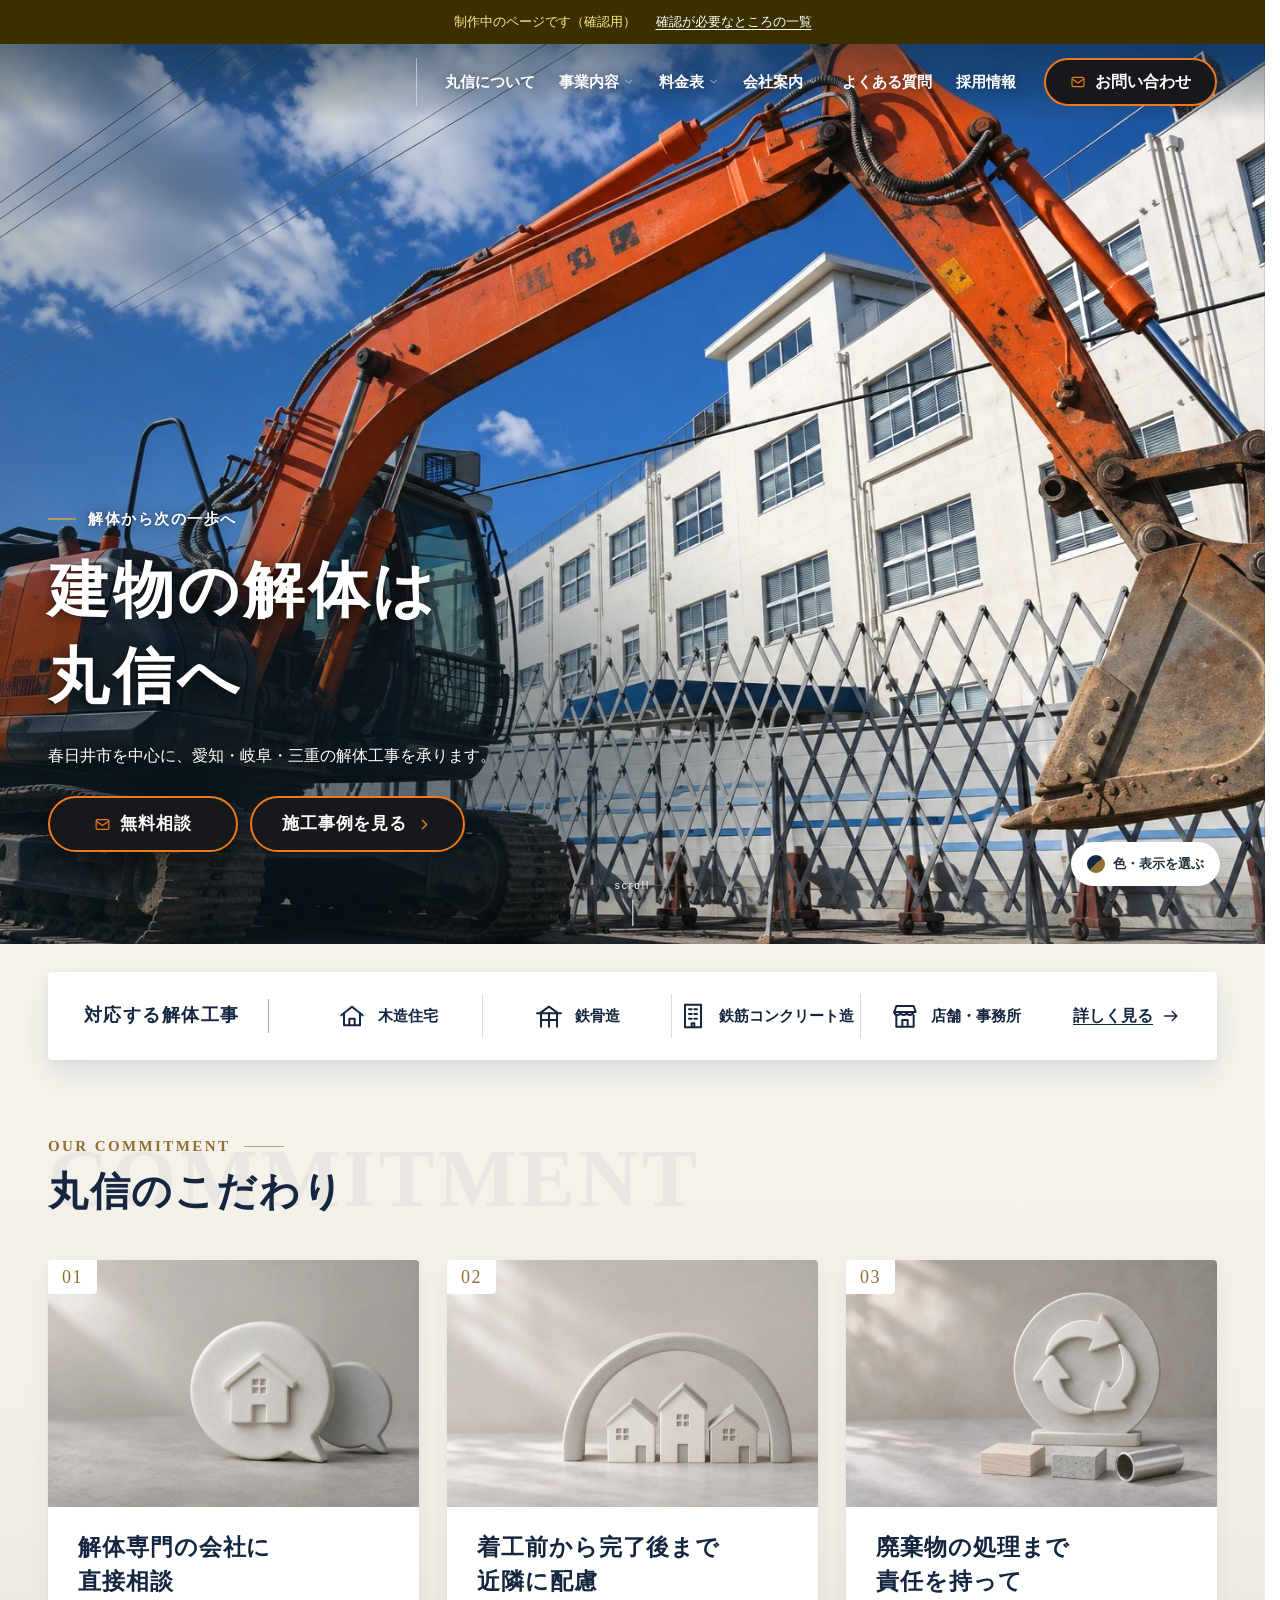
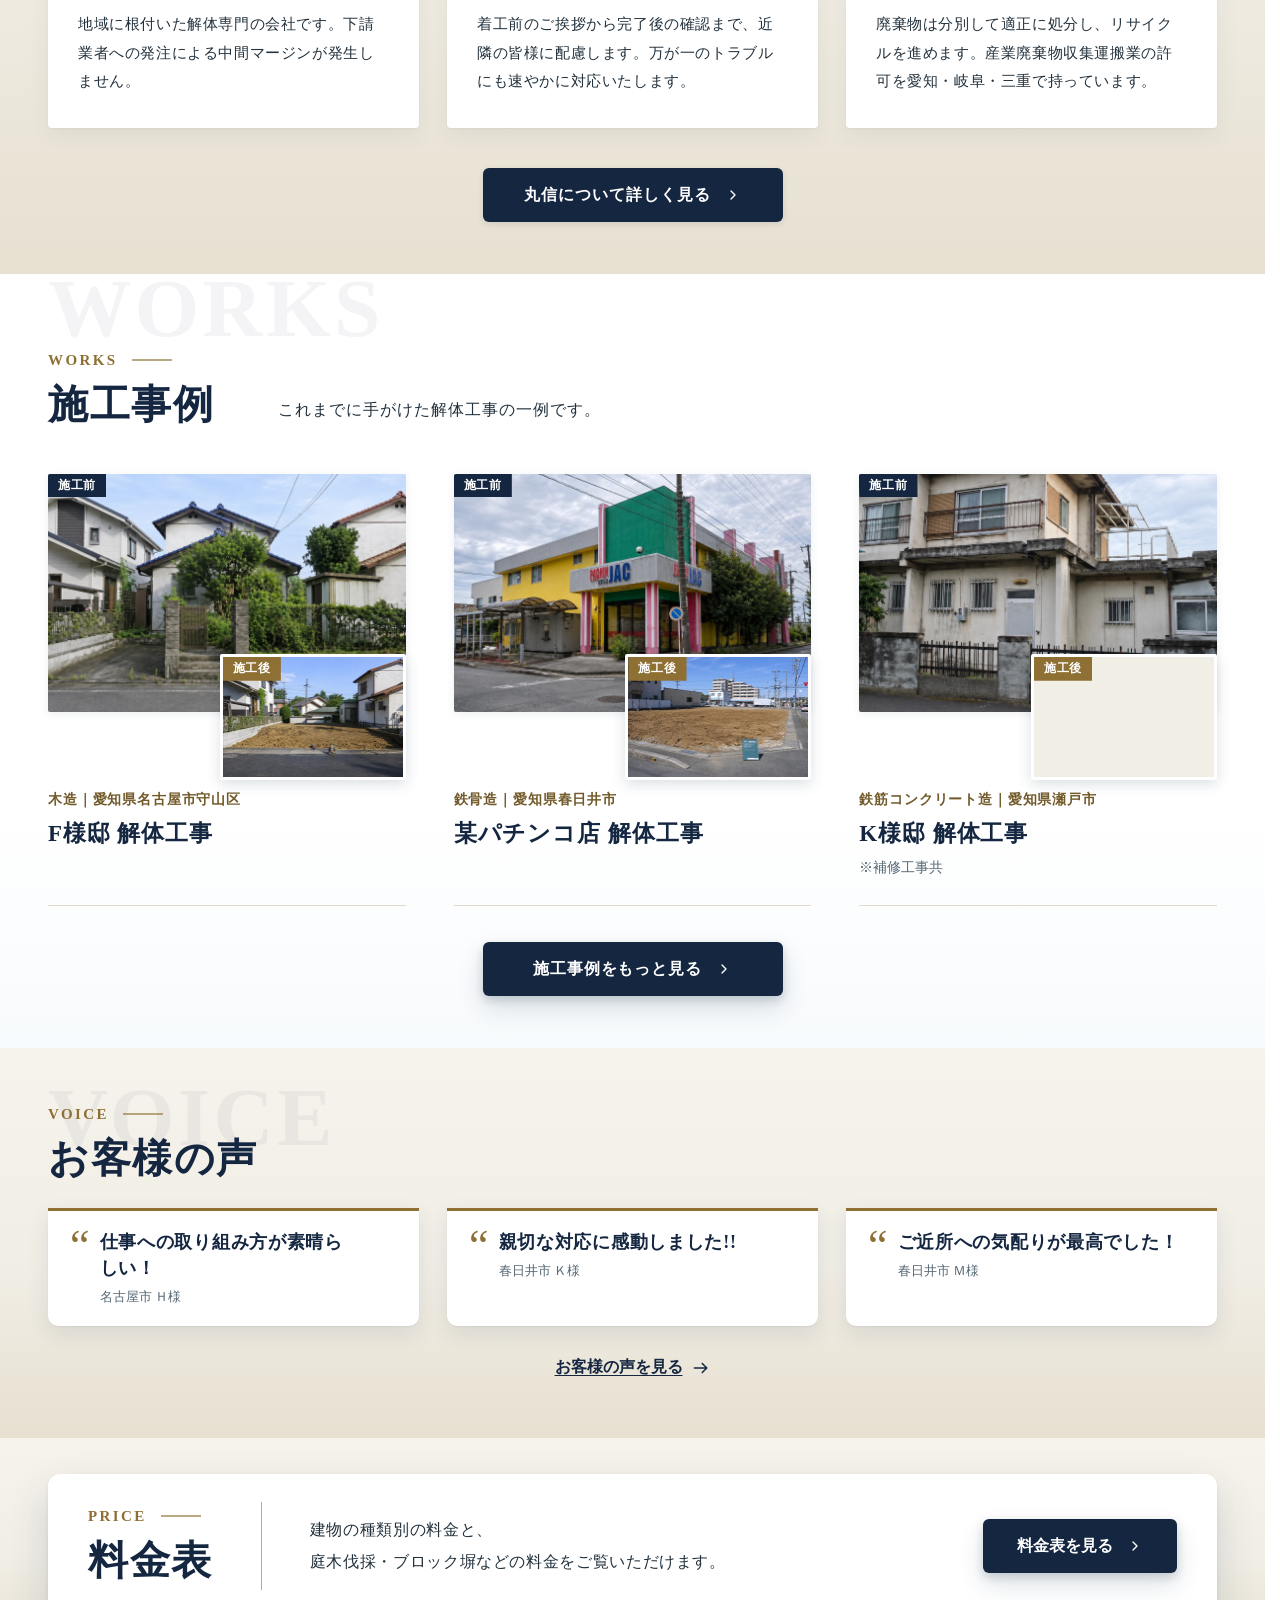
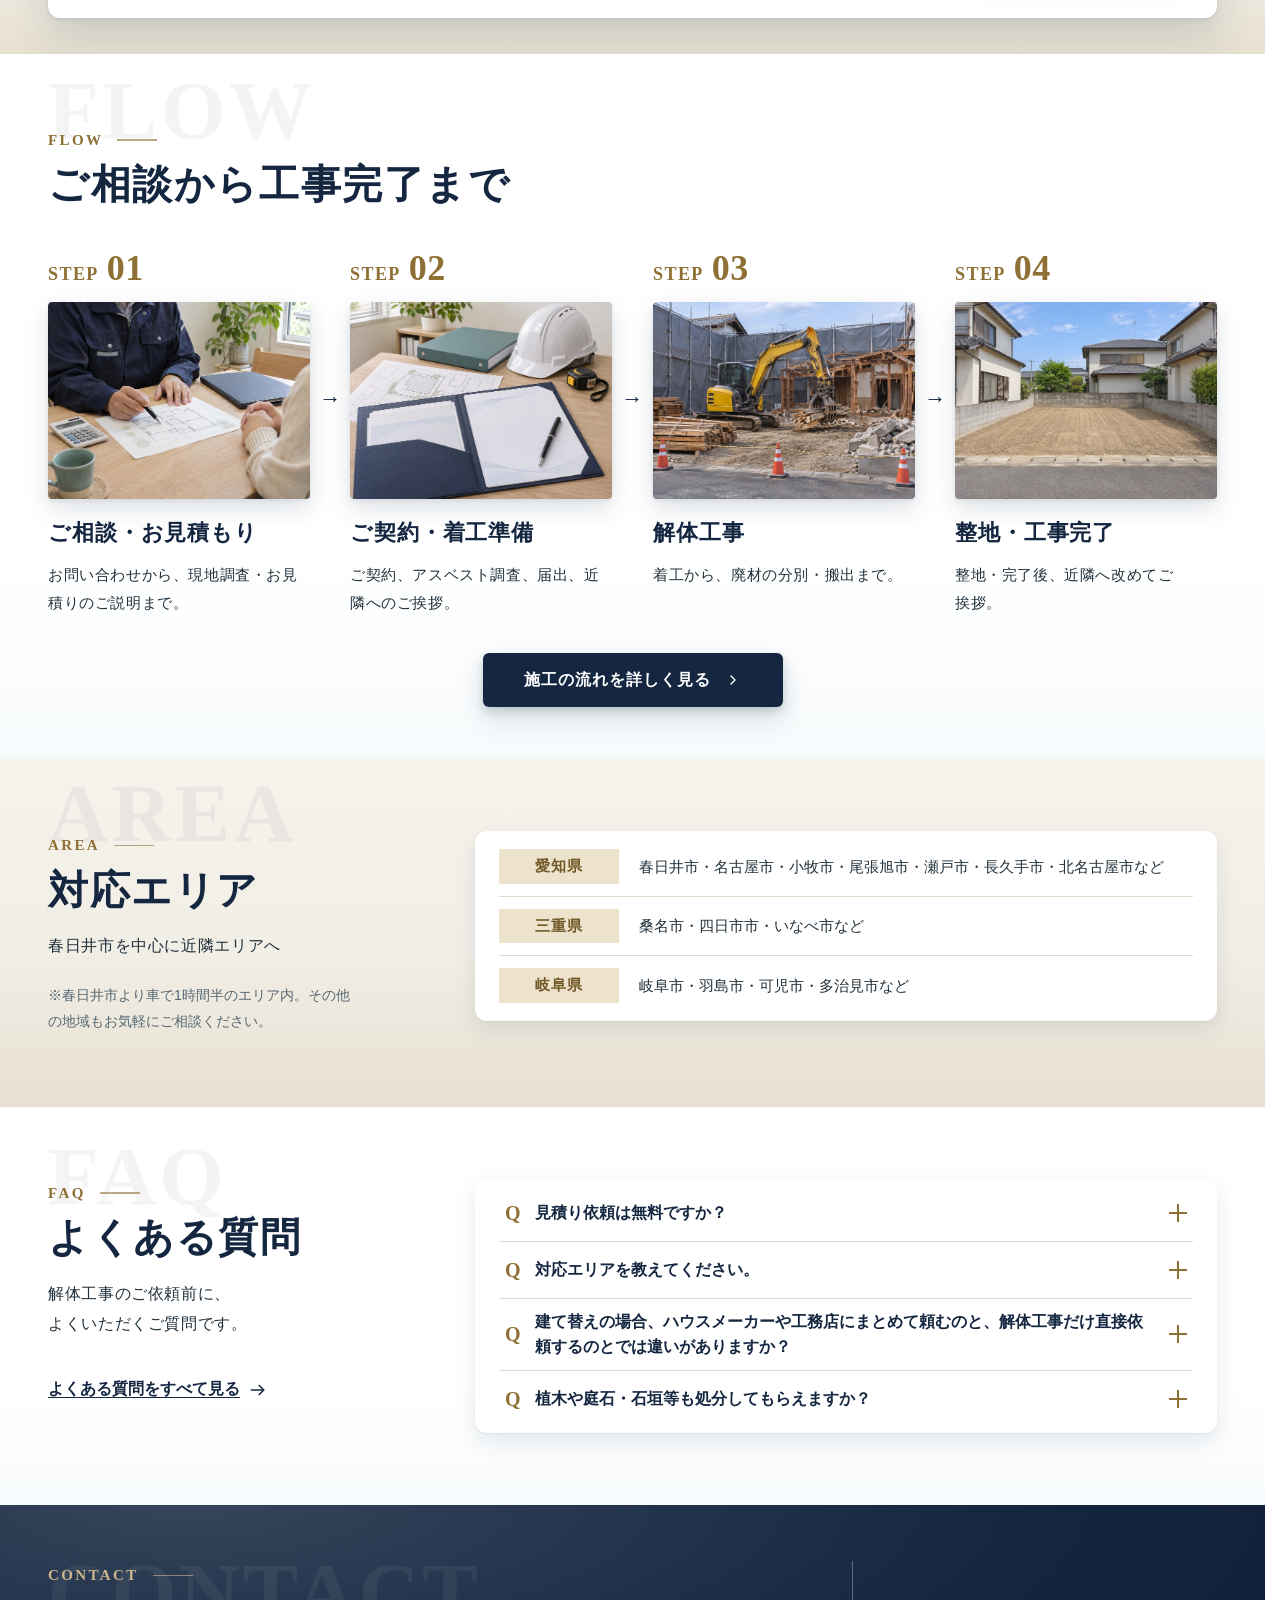
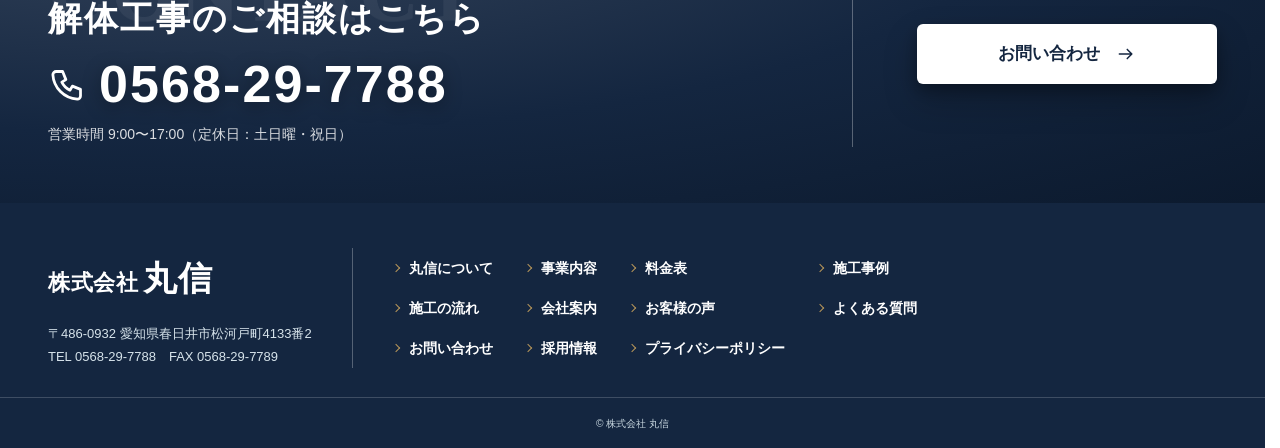
==== commit a51ab246: "採用情報：社員インタビューを大きな一言＋質問の2列の札に Co-Authored-By: Claude Opus 5.5 <noreply@anthropic.com> Claude-Session:" ====
--- a/index.html
+++ b/index.html
@@ -16,7 +16,7 @@
 <link rel="icon" href="favicon.ico" sizes="32x32">
 <link rel="icon" href="images/icon/icon-192.png" type="image/png" sizes="192x192">
 <link rel="apple-touch-icon" href="images/icon/apple-touch-icon.png">
-<link rel="stylesheet" href="assets/style.css?v=3597952a">
+<link rel="stylesheet" href="assets/style.css?v=7d388be2">
 <script>
 (function(){var r=document.documentElement,played=false;
 r.classList.add('js');
@@ -246,6 +246,6 @@
 </div>
 <div class="tsw" id="tsw"><ul class="tsw-list" hidden><li><p class="tsw-h">色の案</p></li><li><button type="button" data-k="gold" aria-pressed="false"><span class="tsw-sw" style="background:linear-gradient(135deg,#142640 50%,#8E7034 50%)"></span>濃紺×金茶（今の色）</button></li><li><button type="button" data-k="base" aria-pressed="false"><span class="tsw-sw" style="background:linear-gradient(135deg,#17354B 50%,#147F8D 50%)"></span>紺×青緑</button></li><li><button type="button" data-k="brick" aria-pressed="false"><span class="tsw-sw" style="background:linear-gradient(135deg,#1E2B3C 50%,#A9502A 50%)"></span>紺×赤茶</button></li><li><button type="button" data-k="orange" aria-pressed="false"><span class="tsw-sw" style="background:linear-gradient(135deg,#24282D 50%,#C66A0A 50%)"></span>黒×オレンジ</button></li><li><button type="button" data-k="green" aria-pressed="false"><span class="tsw-sw" style="background:linear-gradient(135deg,#1E3A2F 50%,#2F7A4A 50%)"></span>深緑×緑</button></li><li><button type="button" data-k="brown" aria-pressed="false"><span class="tsw-sw" style="background:linear-gradient(135deg,#3A2A1E 50%,#8C6A33 50%)"></span>焦げ茶×黄土</button></li><li><button type="button" data-k="gray" aria-pressed="false"><span class="tsw-sw" style="background:linear-gradient(135deg,#2B2F33 50%,#56616B 50%)"></span>墨×グレー</button></li><li><p class="tsw-h">採用バナーの見せ方</p></li><li><button type="button" data-b="tab" aria-pressed="false"><span class="tsw-bi">A</span>札を押すとバナーが開く（今の形）</button></li><li><button type="button" data-b="open" aria-pressed="false"><span class="tsw-bi">B</span>バナーをいつも出しておく</button></li><li><p>選ぶとすぐにサイト全体が切り替わります。採用バナーはトップページを少し下へ進めると出ます</p></li></ul><button class="tsw-btn" type="button" aria-expanded="false"><span class="tsw-dot"></span>色・表示を選ぶ</button></div>
 <script>(function(){var w=document.getElementById("tsw");if(!w)return;var b=w.querySelector(".tsw-btn"),l=w.querySelector(".tsw-list"),r=document.documentElement;var mark=function(){var k=r.getAttribute("data-theme")||"gold",bn=r.getAttribute("data-banner")==="open"?"open":"tab";Array.prototype.forEach.call(l.querySelectorAll("button[data-k]"),function(x){x.setAttribute("aria-pressed",x.getAttribute("data-k")===k?"true":"false")});Array.prototype.forEach.call(l.querySelectorAll("button[data-b]"),function(x){x.setAttribute("aria-pressed",x.getAttribute("data-b")===bn?"true":"false")})};b.addEventListener("click",function(){var o=l.hidden;l.hidden=!o;b.setAttribute("aria-expanded",o?"true":"false")});l.addEventListener("click",function(e){var y=e.target.closest("button[data-b]");if(y){var bn=y.getAttribute("data-b");if(bn==="open")r.setAttribute("data-banner","open");else r.removeAttribute("data-banner");try{localStorage.setItem("msbanner",bn)}catch(e){}if(window.msBannerMode)window.msBannerMode();mark();return}var x=e.target.closest("button[data-k]");if(!x)return;var k=x.getAttribute("data-k");if(k==="gold")r.removeAttribute("data-theme");else r.setAttribute("data-theme",k);try{localStorage.setItem("mstheme",k)}catch(e){}mark()});document.addEventListener("click",function(e){if(!w.contains(e.target)){l.hidden=true;b.setAttribute("aria-expanded","false")}});mark()})();</script>
-<script src="assets/main.js?v=3597952a" defer></script>
+<script src="assets/main.js?v=7d388be2" defer></script>
 </body>
 </html>
--- a/assets/style.css
+++ b/assets/style.css
@@ -2072,3 +2072,20 @@
 .rc-acc-b p:first-child{margin-top:0}
 .rc-staff{position:static}
 @media (max-width:1000px){.rc-staff{margin-top:0}}
+/* 社員インタビュー：大きな一言＋質問の2列の札（2026-11-27 松本さん） */
+.rc-iv-top{display:grid;grid-template-columns:1fr 1fr;margin:28px 0 0;background:var(--navy);border-radius:6px;overflow:hidden}
+.rc-iv-top img{width:100%;height:100%;min-height:280px;object-fit:cover}
+.rc-iv-top figcaption{display:flex;flex-direction:column;justify-content:center;padding:40px 48px;color:#fff}
+.rc-quote{margin:0;position:relative;padding-top:34px}
+.rc-quote::before{content:"“";position:absolute;top:-18px;left:-6px;font-family:var(--serif);font-size:84px;line-height:1;color:var(--btn-org)}
+.rc-quote p{font-family:var(--serif);font-size:clamp(22px,2.4vw,30px);font-weight:700;line-height:1.6}
+.rc-iv-top .rc-who{align-self:flex-start;margin-top:22px;background:transparent;border:1px solid rgba(255,255,255,.5)}
+.rc-qas{display:grid;grid-template-columns:1fr 1fr;gap:18px;margin-top:22px}
+.rc-qas>.rc-qa{margin:0;padding:24px 26px;background:#fff;border:1px solid var(--line);border-top:3px solid var(--teal);border-radius:4px}
+.rc-qas>.rc-qa:last-child:nth-child(odd){grid-column:1/-1}
+.rc-qa h3{align-items:baseline;gap:10px;font-size:18px;line-height:1.5}
+.rc-qn{flex:none;font-family:var(--serif);font-size:15px;color:var(--teal-d)}
+.rc-qa p{font-size:14.5px;line-height:1.9}
+.rc-iv{background:var(--pale2)}
+@media (max-width:1000px){.rc-iv-top{grid-template-columns:1fr}.rc-iv-top img{min-height:0;aspect-ratio:16/9;height:auto}.rc-iv-top figcaption{padding:28px 24px}.rc-qas{grid-template-columns:1fr}}
+@media (max-width:600px){.rc-qas>.rc-qa{padding:18px}.rc-qa h3{font-size:16.5px}}
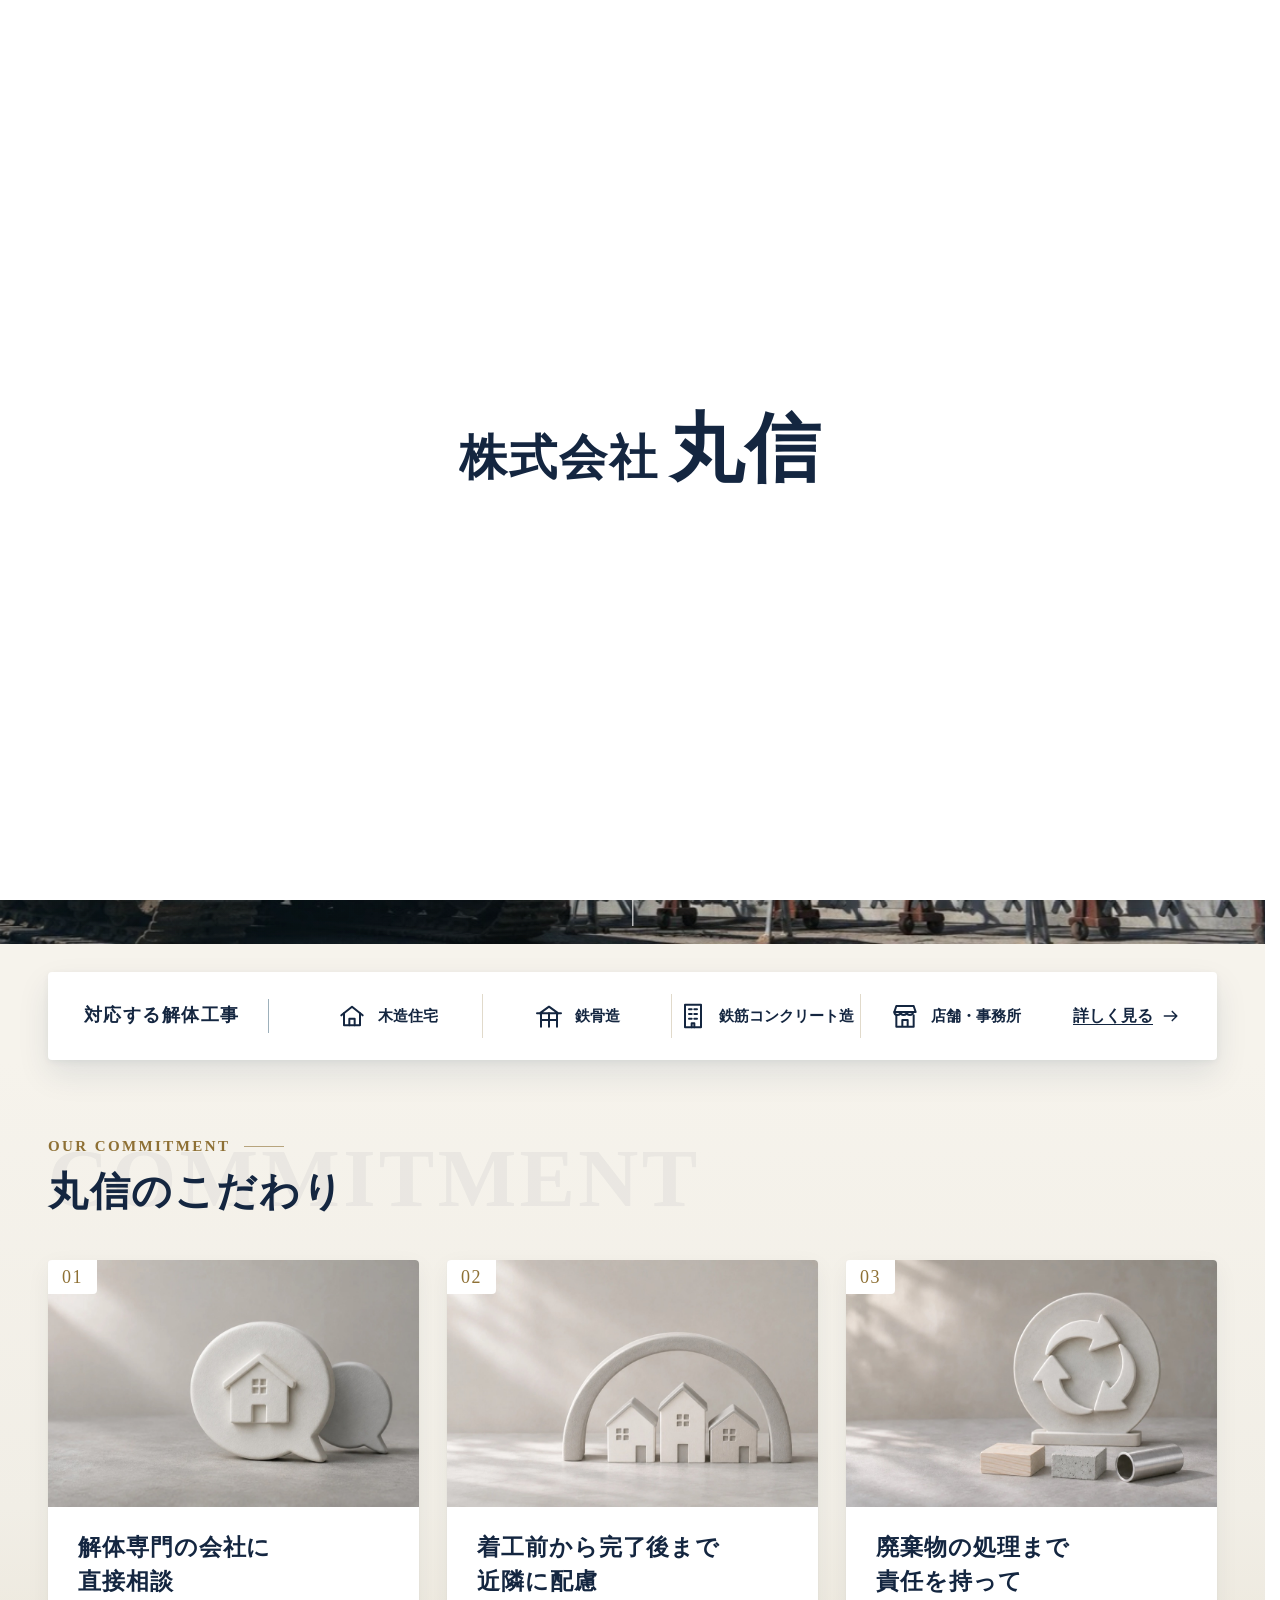
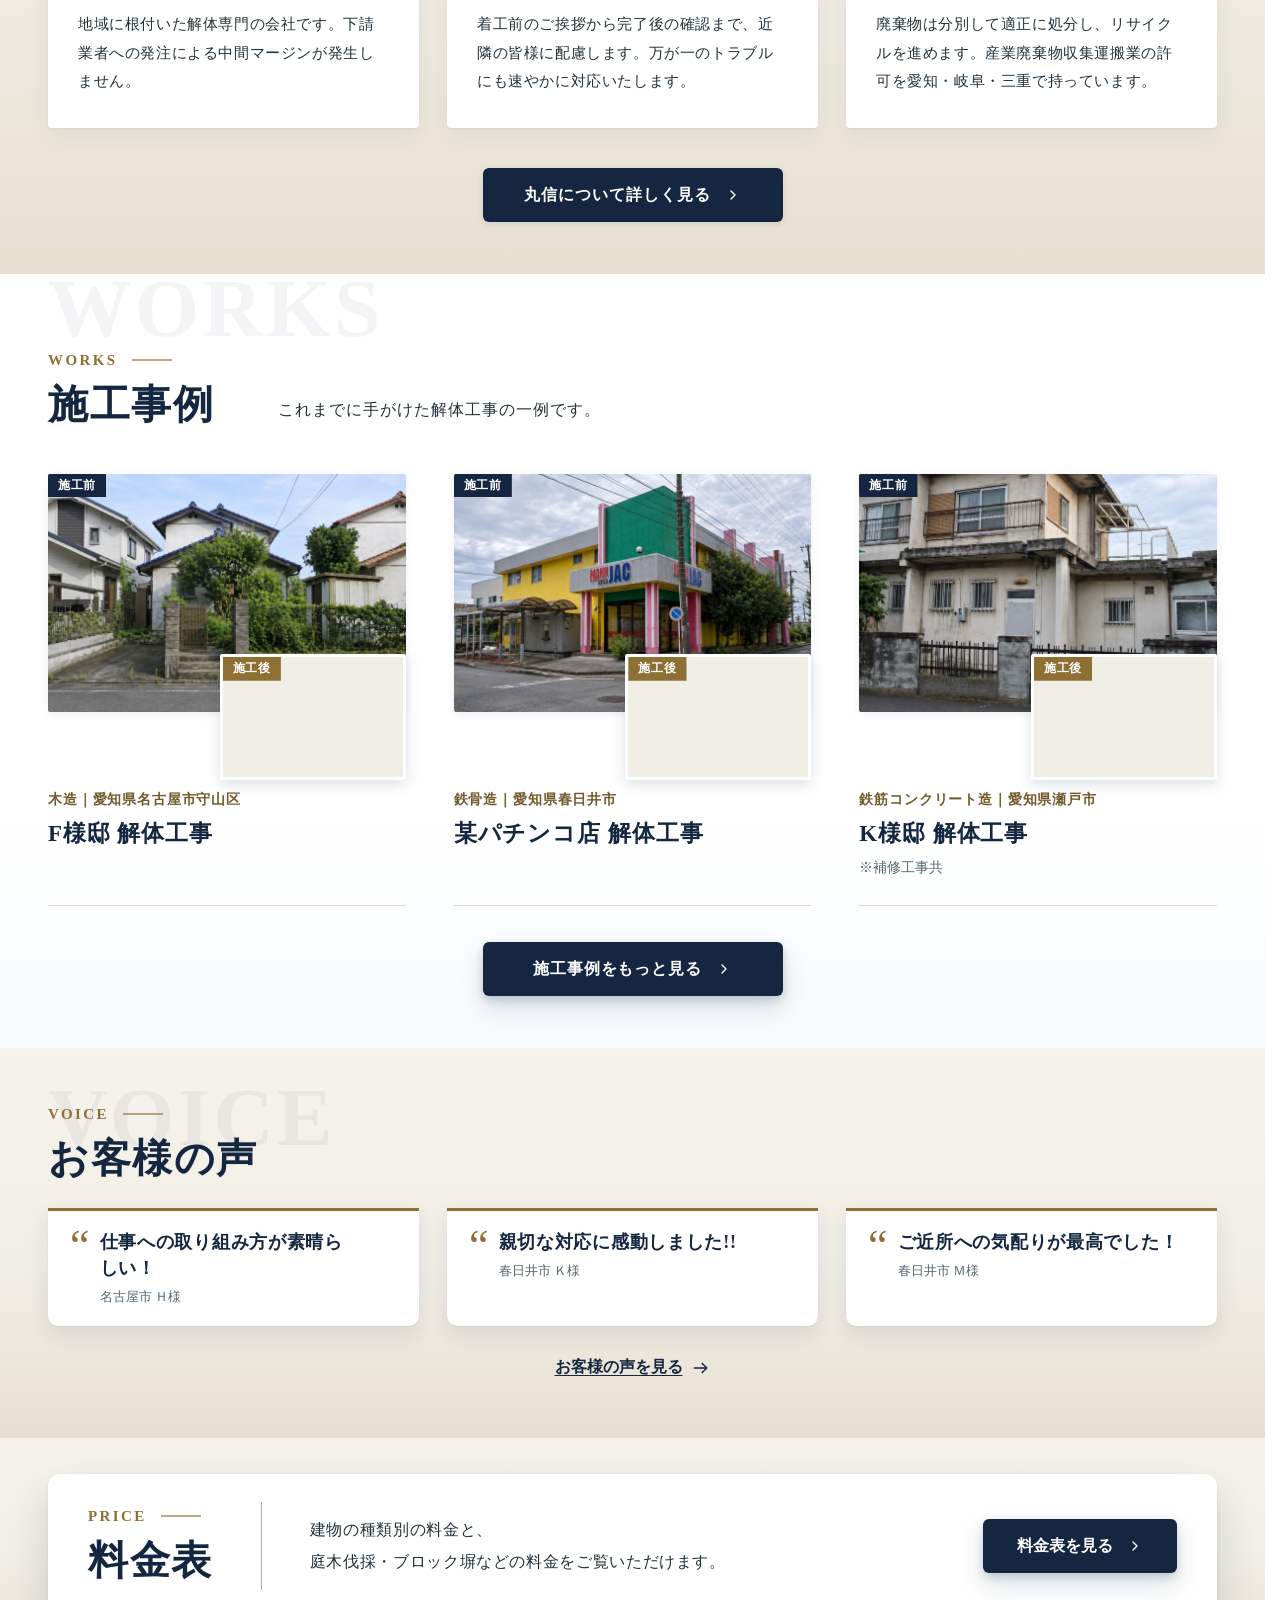
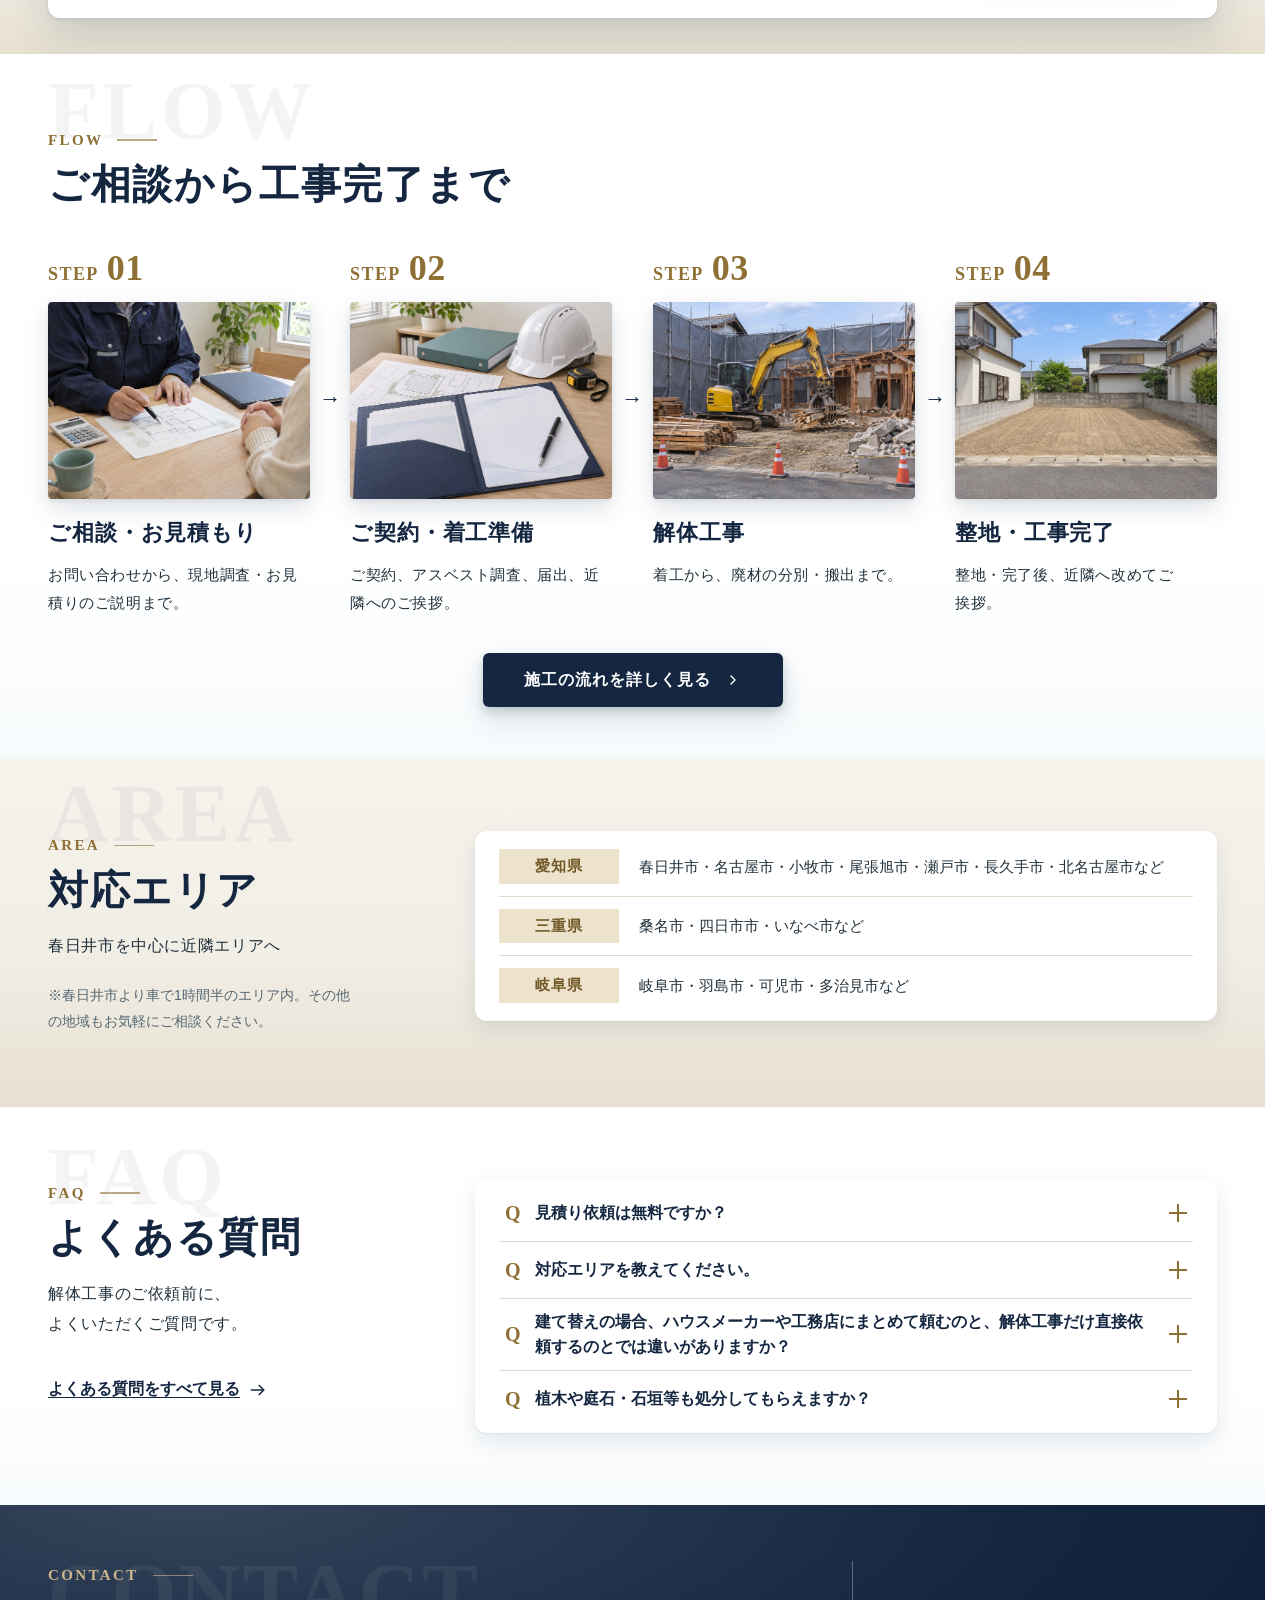
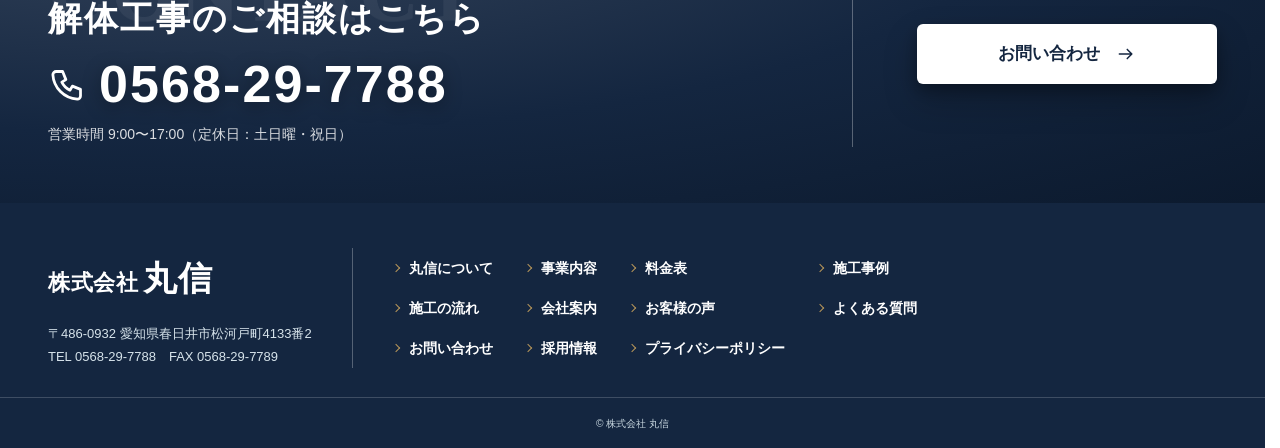
==== commit a269e880: "採用情報：インタビューの一言を写真の上に重ねる（スマホは写真の下） Co-Authored-By: Claude Opus 5.5 <noreply@anthropic.com> Claude-Ses" ====
--- a/index.html
+++ b/index.html
@@ -16,7 +16,7 @@
 <link rel="icon" href="favicon.ico" sizes="32x32">
 <link rel="icon" href="images/icon/icon-192.png" type="image/png" sizes="192x192">
 <link rel="apple-touch-icon" href="images/icon/apple-touch-icon.png">
-<link rel="stylesheet" href="assets/style.css?v=7d388be2">
+<link rel="stylesheet" href="assets/style.css?v=d9964302">
 <script>
 (function(){var r=document.documentElement,played=false;
 r.classList.add('js');
@@ -246,6 +246,6 @@
 </div>
 <div class="tsw" id="tsw"><ul class="tsw-list" hidden><li><p class="tsw-h">色の案</p></li><li><button type="button" data-k="gold" aria-pressed="false"><span class="tsw-sw" style="background:linear-gradient(135deg,#142640 50%,#8E7034 50%)"></span>濃紺×金茶（今の色）</button></li><li><button type="button" data-k="base" aria-pressed="false"><span class="tsw-sw" style="background:linear-gradient(135deg,#17354B 50%,#147F8D 50%)"></span>紺×青緑</button></li><li><button type="button" data-k="brick" aria-pressed="false"><span class="tsw-sw" style="background:linear-gradient(135deg,#1E2B3C 50%,#A9502A 50%)"></span>紺×赤茶</button></li><li><button type="button" data-k="orange" aria-pressed="false"><span class="tsw-sw" style="background:linear-gradient(135deg,#24282D 50%,#C66A0A 50%)"></span>黒×オレンジ</button></li><li><button type="button" data-k="green" aria-pressed="false"><span class="tsw-sw" style="background:linear-gradient(135deg,#1E3A2F 50%,#2F7A4A 50%)"></span>深緑×緑</button></li><li><button type="button" data-k="brown" aria-pressed="false"><span class="tsw-sw" style="background:linear-gradient(135deg,#3A2A1E 50%,#8C6A33 50%)"></span>焦げ茶×黄土</button></li><li><button type="button" data-k="gray" aria-pressed="false"><span class="tsw-sw" style="background:linear-gradient(135deg,#2B2F33 50%,#56616B 50%)"></span>墨×グレー</button></li><li><p class="tsw-h">採用バナーの見せ方</p></li><li><button type="button" data-b="tab" aria-pressed="false"><span class="tsw-bi">A</span>札を押すとバナーが開く（今の形）</button></li><li><button type="button" data-b="open" aria-pressed="false"><span class="tsw-bi">B</span>バナーをいつも出しておく</button></li><li><p>選ぶとすぐにサイト全体が切り替わります。採用バナーはトップページを少し下へ進めると出ます</p></li></ul><button class="tsw-btn" type="button" aria-expanded="false"><span class="tsw-dot"></span>色・表示を選ぶ</button></div>
 <script>(function(){var w=document.getElementById("tsw");if(!w)return;var b=w.querySelector(".tsw-btn"),l=w.querySelector(".tsw-list"),r=document.documentElement;var mark=function(){var k=r.getAttribute("data-theme")||"gold",bn=r.getAttribute("data-banner")==="open"?"open":"tab";Array.prototype.forEach.call(l.querySelectorAll("button[data-k]"),function(x){x.setAttribute("aria-pressed",x.getAttribute("data-k")===k?"true":"false")});Array.prototype.forEach.call(l.querySelectorAll("button[data-b]"),function(x){x.setAttribute("aria-pressed",x.getAttribute("data-b")===bn?"true":"false")})};b.addEventListener("click",function(){var o=l.hidden;l.hidden=!o;b.setAttribute("aria-expanded",o?"true":"false")});l.addEventListener("click",function(e){var y=e.target.closest("button[data-b]");if(y){var bn=y.getAttribute("data-b");if(bn==="open")r.setAttribute("data-banner","open");else r.removeAttribute("data-banner");try{localStorage.setItem("msbanner",bn)}catch(e){}if(window.msBannerMode)window.msBannerMode();mark();return}var x=e.target.closest("button[data-k]");if(!x)return;var k=x.getAttribute("data-k");if(k==="gold")r.removeAttribute("data-theme");else r.setAttribute("data-theme",k);try{localStorage.setItem("mstheme",k)}catch(e){}mark()});document.addEventListener("click",function(e){if(!w.contains(e.target)){l.hidden=true;b.setAttribute("aria-expanded","false")}});mark()})();</script>
-<script src="assets/main.js?v=7d388be2" defer></script>
+<script src="assets/main.js?v=d9964302" defer></script>
 </body>
 </html>
--- a/assets/style.css
+++ b/assets/style.css
@@ -2089,3 +2089,22 @@
 .rc-iv{background:var(--pale2)}
 @media (max-width:1000px){.rc-iv-top{grid-template-columns:1fr}.rc-iv-top img{min-height:0;aspect-ratio:16/9;height:auto}.rc-iv-top figcaption{padding:28px 24px}.rc-qas{grid-template-columns:1fr}}
 @media (max-width:600px){.rc-qas>.rc-qa{padding:18px}.rc-qa h3{font-size:16.5px}}
+/* 一言を写真の上に重ねる（2026-11-27 松本さん）。紺の面をやめ、写真の下側だけ暗くして白い文字を読みやすく */
+.rc-iv-top{position:relative;display:block;background:none;aspect-ratio:21/8;min-height:340px}
+.rc-iv-top img{position:absolute;inset:0;width:100%;height:100%;min-height:0;object-fit:cover;object-position:50% 40%}
+.rc-iv-top::after{content:"";position:absolute;inset:0;background:linear-gradient(90deg,rgba(12,26,46,.78) 0%,rgba(12,26,46,.5) 45%,rgba(12,26,46,0) 75%)}
+.rc-iv-top figcaption{position:absolute;z-index:1;left:0;bottom:0;top:0;max-width:620px;padding:40px 48px;justify-content:flex-end;text-shadow:0 2px 12px rgba(0,0,0,.35)}
+.rc-quote p{font-size:clamp(22px,2.6vw,32px)}
+.rc-iv-top .rc-who{text-shadow:none;background:rgba(12,26,46,.35)}
+@media (max-width:1000px){
+  .rc-iv-top{aspect-ratio:auto;min-height:0}
+  .rc-iv-top img{position:static;aspect-ratio:4/3;height:auto}
+  .rc-iv-top::after{background:linear-gradient(0deg,rgba(12,26,46,.85) 0%,rgba(12,26,46,.55) 40%,rgba(12,26,46,0) 70%)}
+  .rc-iv-top figcaption{top:auto;right:0;max-width:none;padding:24px 20px}
+  .rc-quote p{font-size:20px}
+}
+@media (max-width:1000px){
+  .rc-iv-top{background:var(--navy);border-radius:6px}
+  .rc-iv-top::after{display:none}
+  .rc-iv-top figcaption{position:static;padding:22px 20px 24px;text-shadow:none}
+}
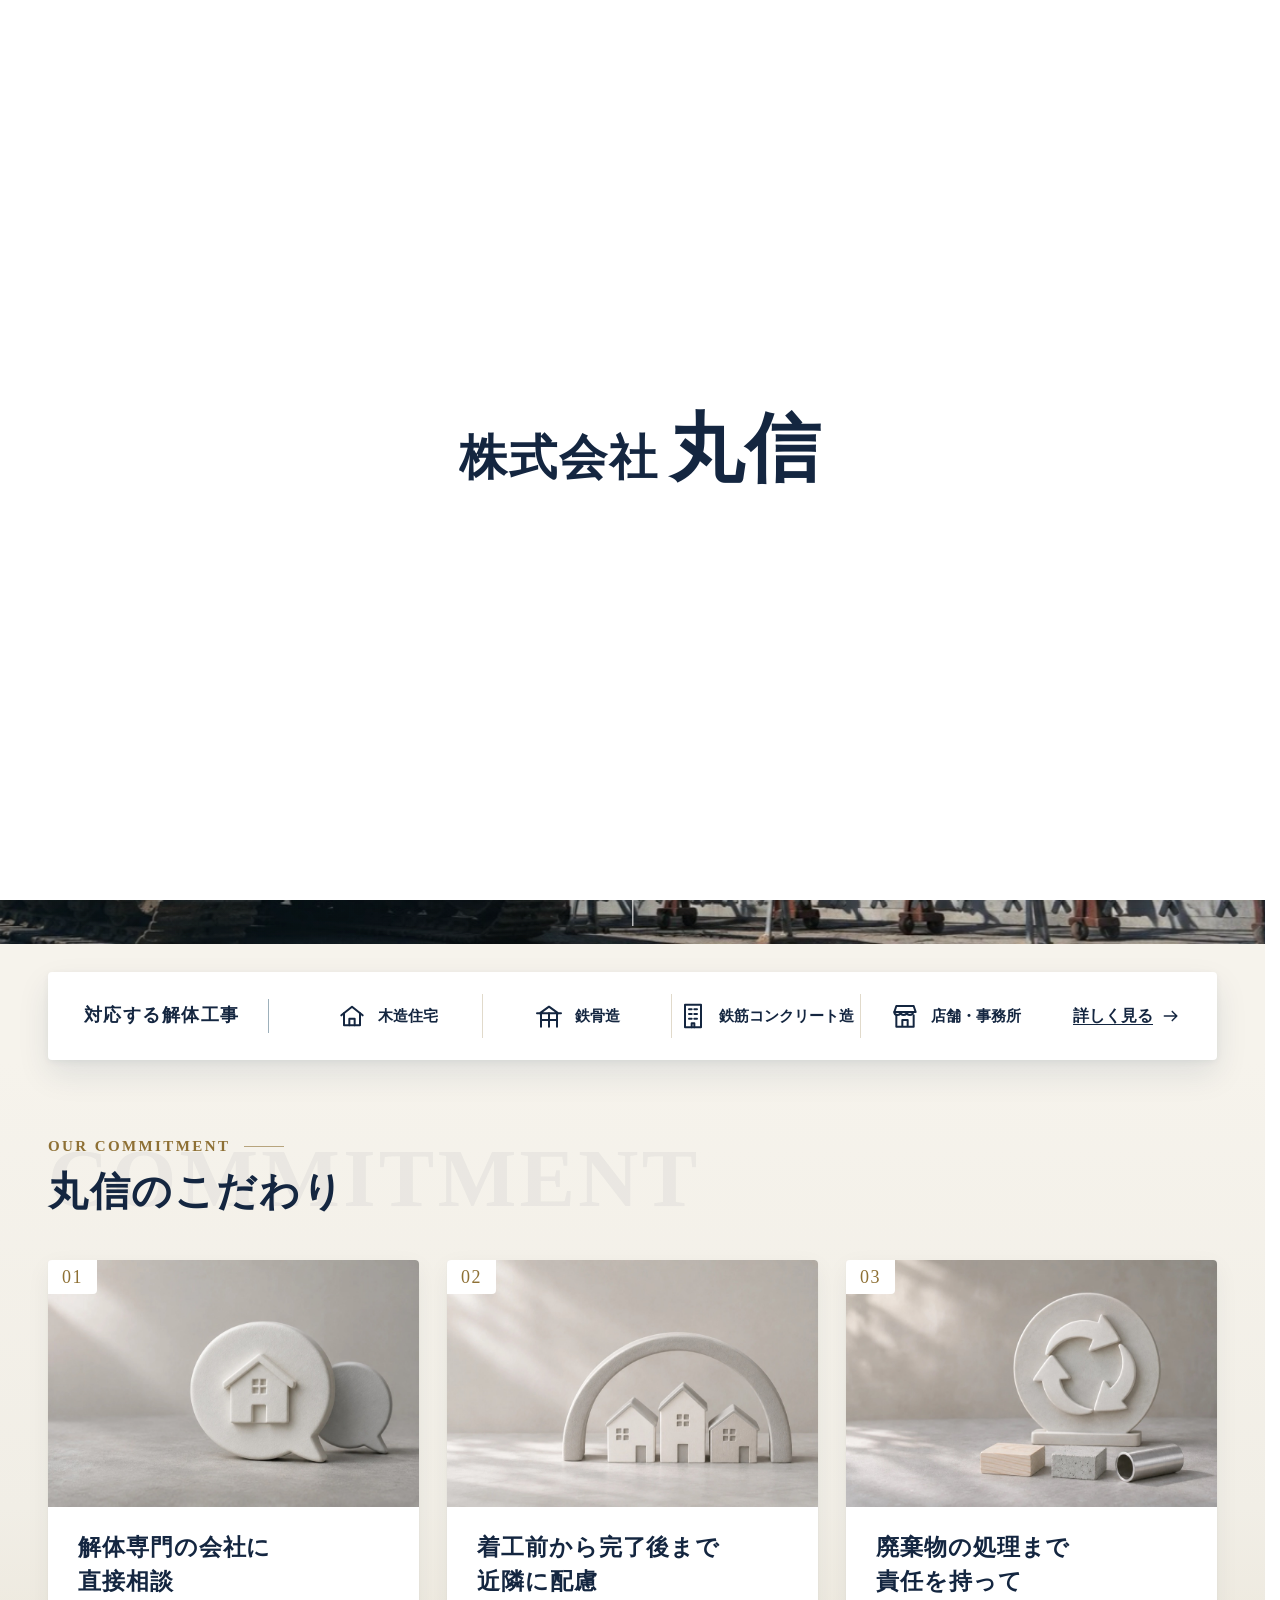
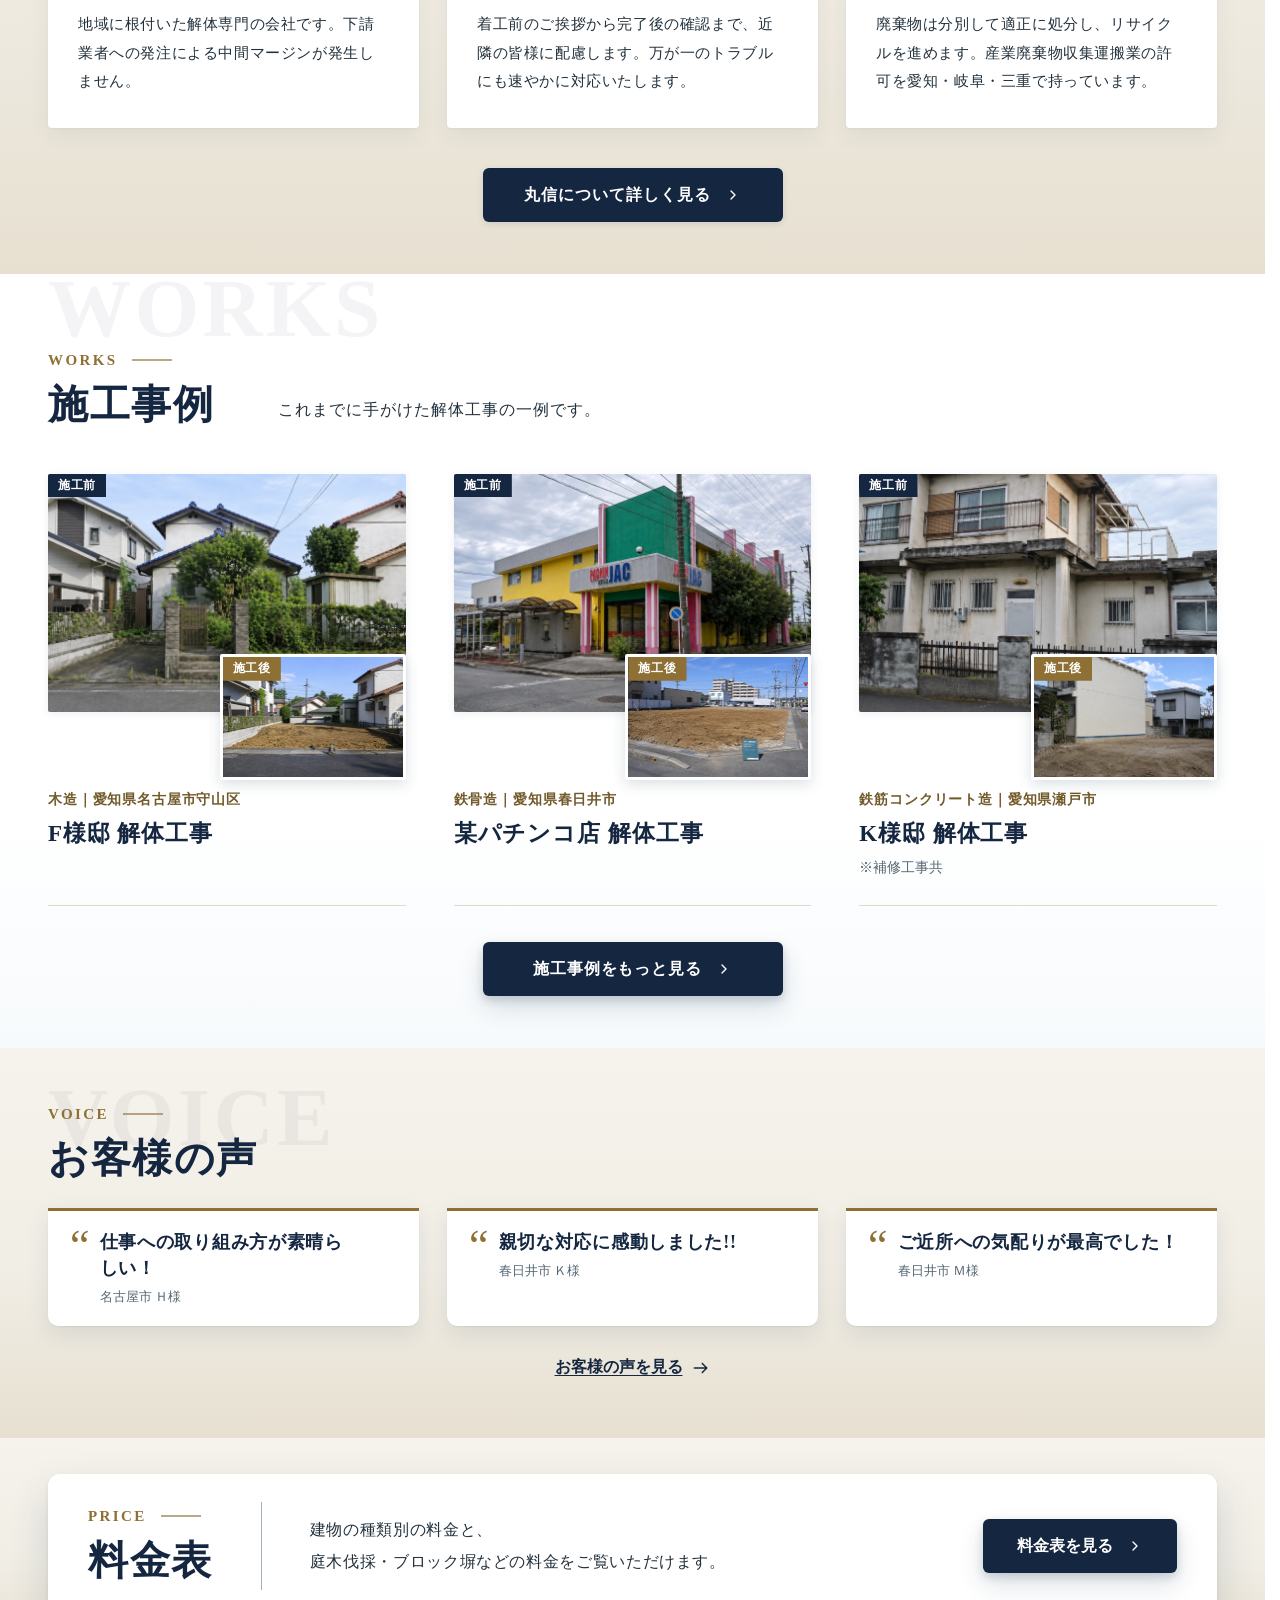
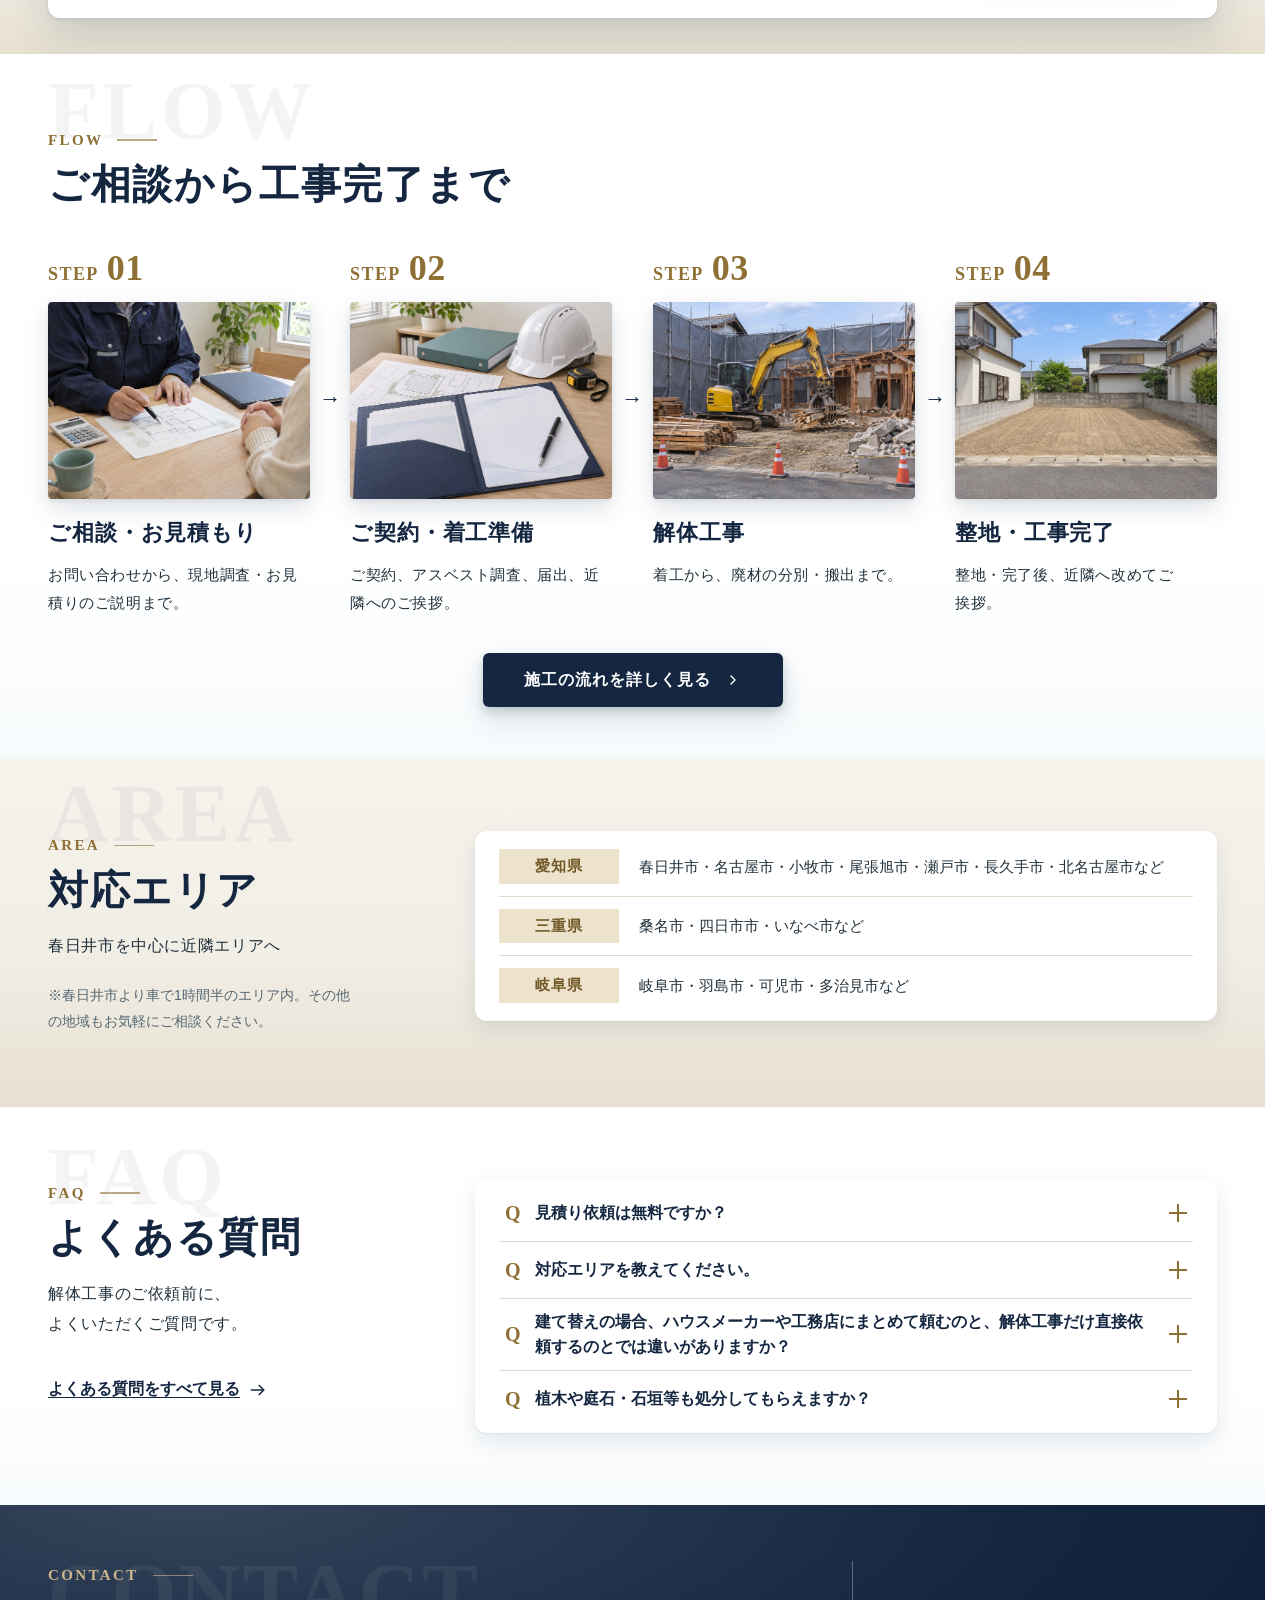
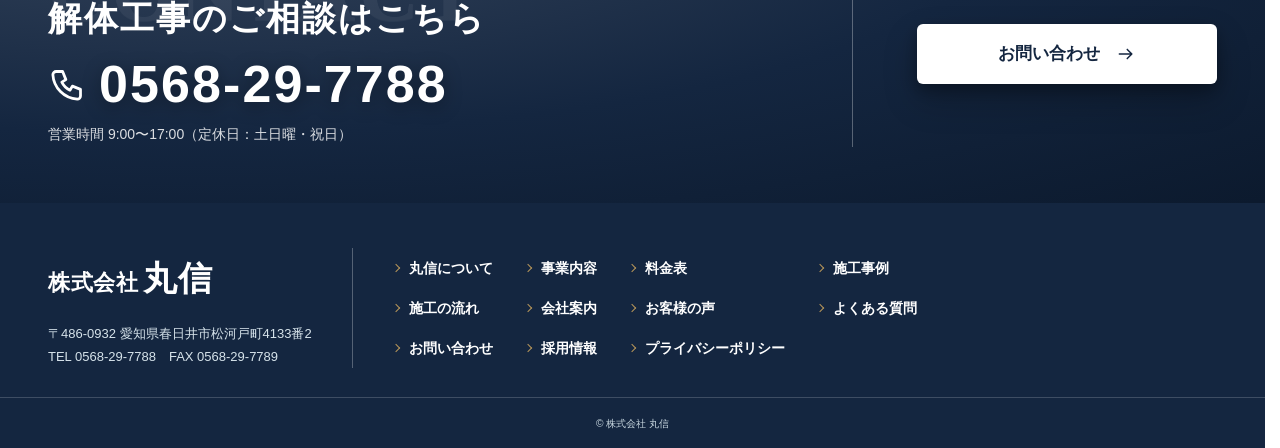
==== commit d5763a78: "採用情報：インタビューの一言を「やっと自分に合った仕事を見つけることができた」に Co-Authored-By: Claude Opus 5.5 <noreply@anthropic.com> Cla" ====
--- a/index.html
+++ b/index.html
@@ -16,7 +16,7 @@
 <link rel="icon" href="favicon.ico" sizes="32x32">
 <link rel="icon" href="images/icon/icon-192.png" type="image/png" sizes="192x192">
 <link rel="apple-touch-icon" href="images/icon/apple-touch-icon.png">
-<link rel="stylesheet" href="assets/style.css?v=d9964302">
+<link rel="stylesheet" href="assets/style.css?v=4d02810e">
 <script>
 (function(){var r=document.documentElement,played=false;
 r.classList.add('js');
@@ -246,6 +246,6 @@
 </div>
 <div class="tsw" id="tsw"><ul class="tsw-list" hidden><li><p class="tsw-h">色の案</p></li><li><button type="button" data-k="gold" aria-pressed="false"><span class="tsw-sw" style="background:linear-gradient(135deg,#142640 50%,#8E7034 50%)"></span>濃紺×金茶（今の色）</button></li><li><button type="button" data-k="base" aria-pressed="false"><span class="tsw-sw" style="background:linear-gradient(135deg,#17354B 50%,#147F8D 50%)"></span>紺×青緑</button></li><li><button type="button" data-k="brick" aria-pressed="false"><span class="tsw-sw" style="background:linear-gradient(135deg,#1E2B3C 50%,#A9502A 50%)"></span>紺×赤茶</button></li><li><button type="button" data-k="orange" aria-pressed="false"><span class="tsw-sw" style="background:linear-gradient(135deg,#24282D 50%,#C66A0A 50%)"></span>黒×オレンジ</button></li><li><button type="button" data-k="green" aria-pressed="false"><span class="tsw-sw" style="background:linear-gradient(135deg,#1E3A2F 50%,#2F7A4A 50%)"></span>深緑×緑</button></li><li><button type="button" data-k="brown" aria-pressed="false"><span class="tsw-sw" style="background:linear-gradient(135deg,#3A2A1E 50%,#8C6A33 50%)"></span>焦げ茶×黄土</button></li><li><button type="button" data-k="gray" aria-pressed="false"><span class="tsw-sw" style="background:linear-gradient(135deg,#2B2F33 50%,#56616B 50%)"></span>墨×グレー</button></li><li><p class="tsw-h">採用バナーの見せ方</p></li><li><button type="button" data-b="tab" aria-pressed="false"><span class="tsw-bi">A</span>札を押すとバナーが開く（今の形）</button></li><li><button type="button" data-b="open" aria-pressed="false"><span class="tsw-bi">B</span>バナーをいつも出しておく</button></li><li><p>選ぶとすぐにサイト全体が切り替わります。採用バナーはトップページを少し下へ進めると出ます</p></li></ul><button class="tsw-btn" type="button" aria-expanded="false"><span class="tsw-dot"></span>色・表示を選ぶ</button></div>
 <script>(function(){var w=document.getElementById("tsw");if(!w)return;var b=w.querySelector(".tsw-btn"),l=w.querySelector(".tsw-list"),r=document.documentElement;var mark=function(){var k=r.getAttribute("data-theme")||"gold",bn=r.getAttribute("data-banner")==="open"?"open":"tab";Array.prototype.forEach.call(l.querySelectorAll("button[data-k]"),function(x){x.setAttribute("aria-pressed",x.getAttribute("data-k")===k?"true":"false")});Array.prototype.forEach.call(l.querySelectorAll("button[data-b]"),function(x){x.setAttribute("aria-pressed",x.getAttribute("data-b")===bn?"true":"false")})};b.addEventListener("click",function(){var o=l.hidden;l.hidden=!o;b.setAttribute("aria-expanded",o?"true":"false")});l.addEventListener("click",function(e){var y=e.target.closest("button[data-b]");if(y){var bn=y.getAttribute("data-b");if(bn==="open")r.setAttribute("data-banner","open");else r.removeAttribute("data-banner");try{localStorage.setItem("msbanner",bn)}catch(e){}if(window.msBannerMode)window.msBannerMode();mark();return}var x=e.target.closest("button[data-k]");if(!x)return;var k=x.getAttribute("data-k");if(k==="gold")r.removeAttribute("data-theme");else r.setAttribute("data-theme",k);try{localStorage.setItem("mstheme",k)}catch(e){}mark()});document.addEventListener("click",function(e){if(!w.contains(e.target)){l.hidden=true;b.setAttribute("aria-expanded","false")}});mark()})();</script>
-<script src="assets/main.js?v=d9964302" defer></script>
+<script src="assets/main.js?v=4d02810e" defer></script>
 </body>
 </html>
--- a/assets/style.css
+++ b/assets/style.css
@@ -2108,3 +2108,4 @@
   .rc-iv-top::after{display:none}
   .rc-iv-top figcaption{position:static;padding:22px 20px 24px;text-shadow:none}
 }
+.rc-quote p span{display:inline-block}  /* 一言は行の途中で折り返さない（2026-11-27） */
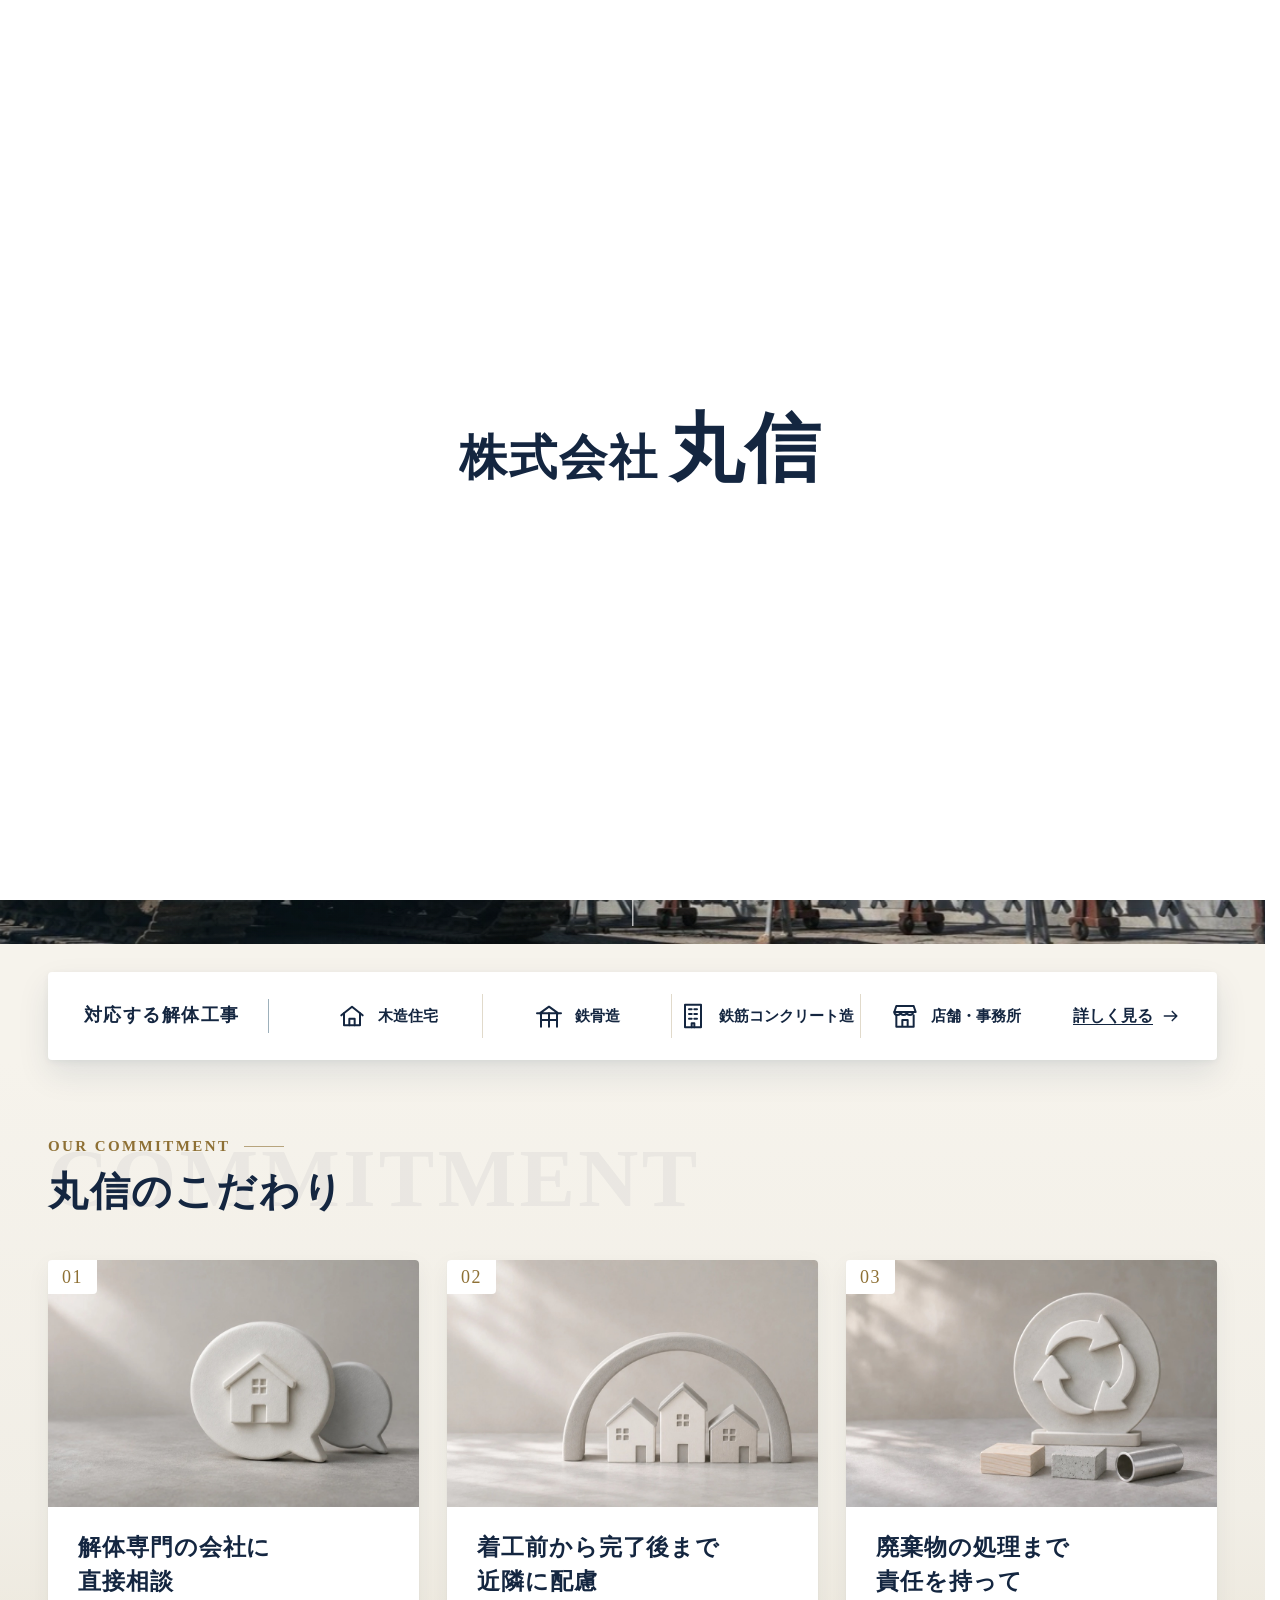
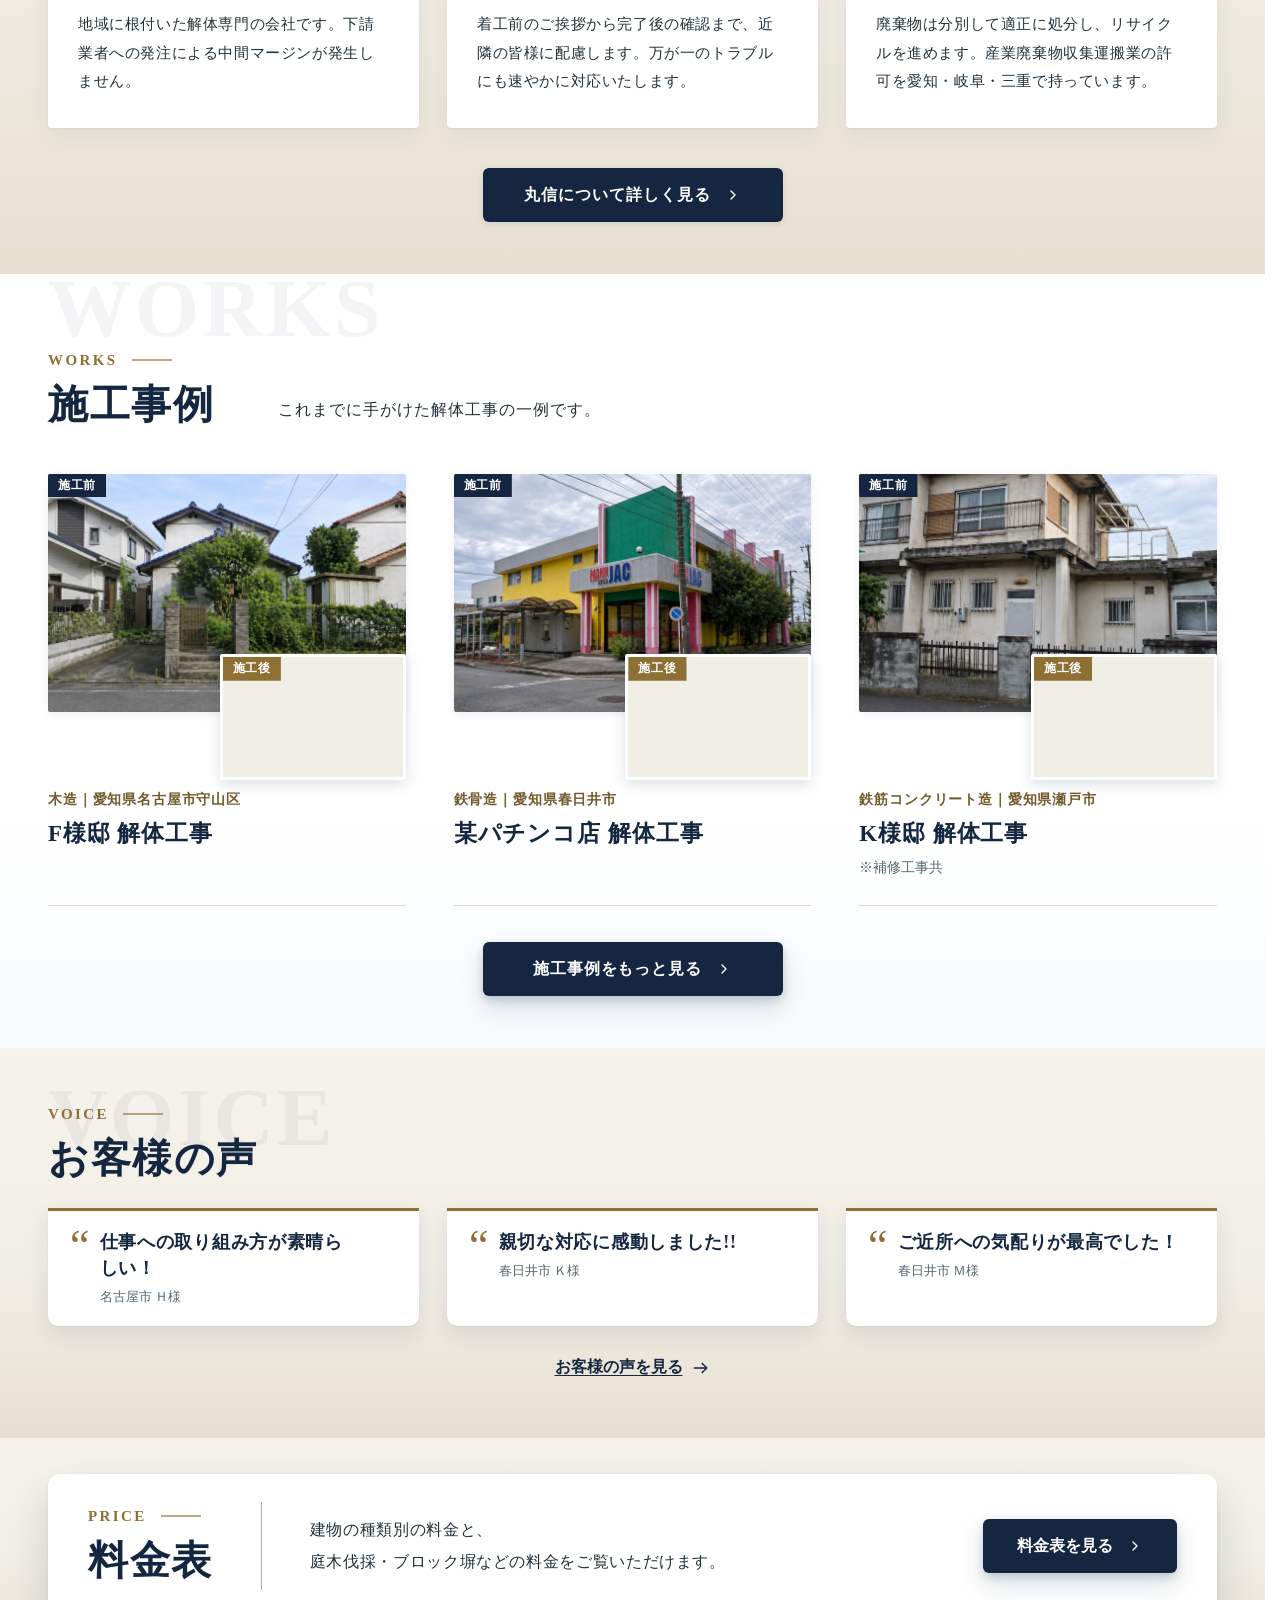
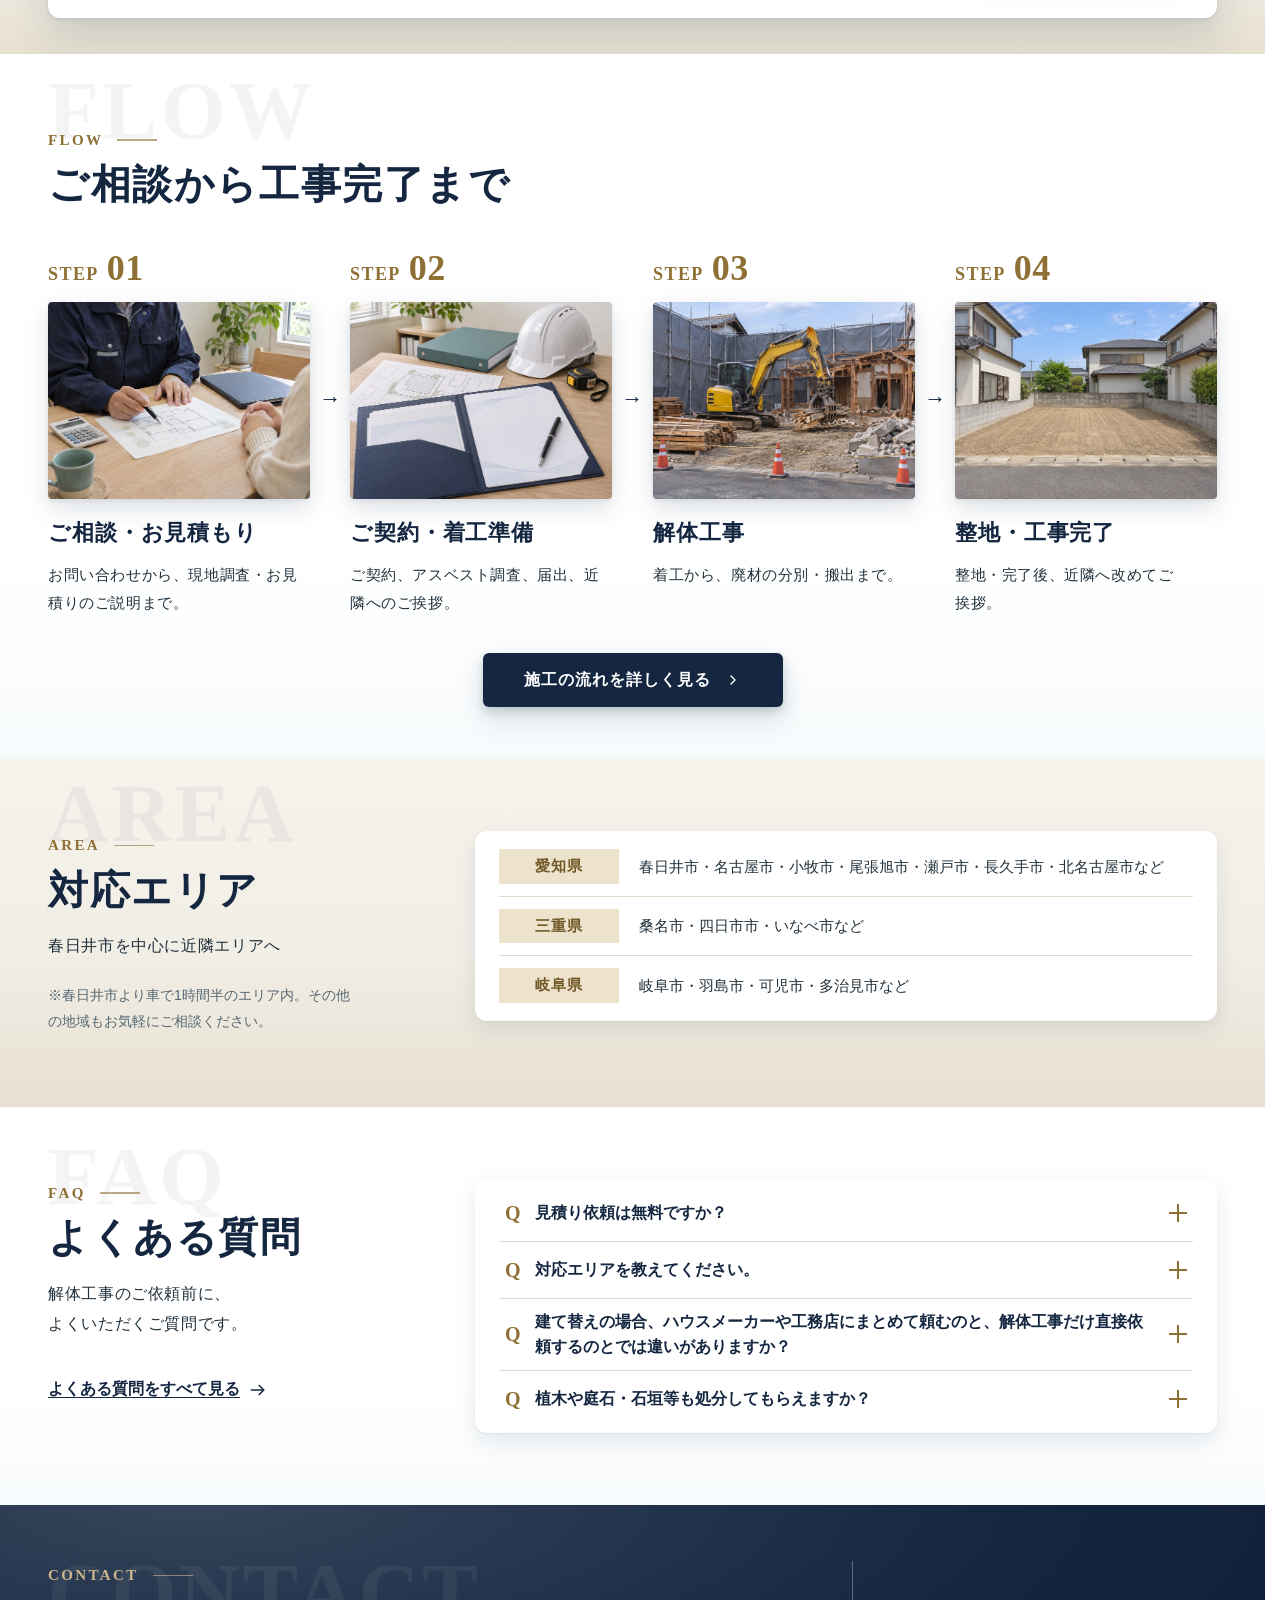
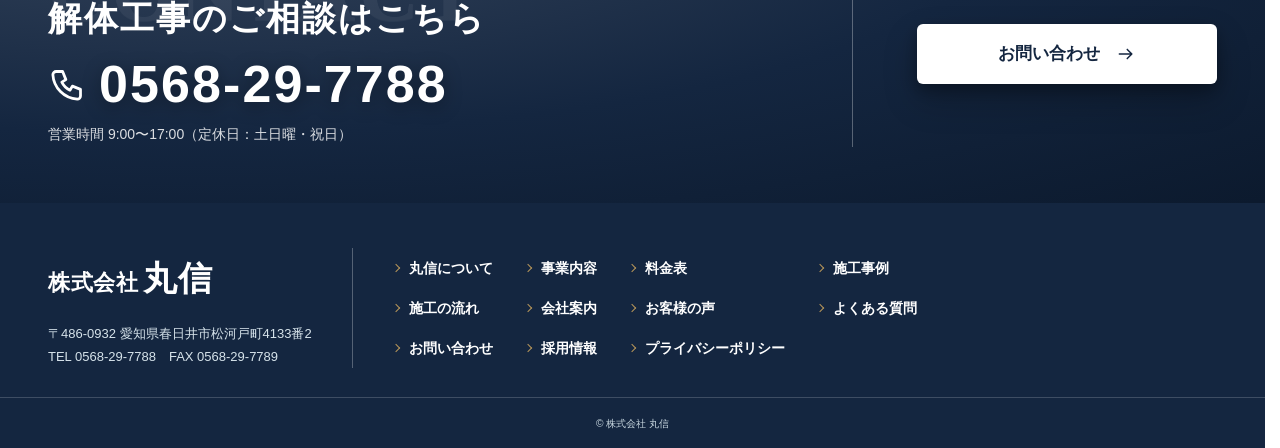
==== commit 7b285d74: "採用情報：余白を詰めて募集の一覧まで近く Co-Authored-By: Claude Opus 5.5 <noreply@anthropic.com> Claude-Session: https:/" ====
--- a/index.html
+++ b/index.html
@@ -16,7 +16,7 @@
 <link rel="icon" href="favicon.ico" sizes="32x32">
 <link rel="icon" href="images/icon/icon-192.png" type="image/png" sizes="192x192">
 <link rel="apple-touch-icon" href="images/icon/apple-touch-icon.png">
-<link rel="stylesheet" href="assets/style.css?v=4d02810e">
+<link rel="stylesheet" href="assets/style.css?v=d464b042">
 <script>
 (function(){var r=document.documentElement,played=false;
 r.classList.add('js');
@@ -246,6 +246,6 @@
 </div>
 <div class="tsw" id="tsw"><ul class="tsw-list" hidden><li><p class="tsw-h">色の案</p></li><li><button type="button" data-k="gold" aria-pressed="false"><span class="tsw-sw" style="background:linear-gradient(135deg,#142640 50%,#8E7034 50%)"></span>濃紺×金茶（今の色）</button></li><li><button type="button" data-k="base" aria-pressed="false"><span class="tsw-sw" style="background:linear-gradient(135deg,#17354B 50%,#147F8D 50%)"></span>紺×青緑</button></li><li><button type="button" data-k="brick" aria-pressed="false"><span class="tsw-sw" style="background:linear-gradient(135deg,#1E2B3C 50%,#A9502A 50%)"></span>紺×赤茶</button></li><li><button type="button" data-k="orange" aria-pressed="false"><span class="tsw-sw" style="background:linear-gradient(135deg,#24282D 50%,#C66A0A 50%)"></span>黒×オレンジ</button></li><li><button type="button" data-k="green" aria-pressed="false"><span class="tsw-sw" style="background:linear-gradient(135deg,#1E3A2F 50%,#2F7A4A 50%)"></span>深緑×緑</button></li><li><button type="button" data-k="brown" aria-pressed="false"><span class="tsw-sw" style="background:linear-gradient(135deg,#3A2A1E 50%,#8C6A33 50%)"></span>焦げ茶×黄土</button></li><li><button type="button" data-k="gray" aria-pressed="false"><span class="tsw-sw" style="background:linear-gradient(135deg,#2B2F33 50%,#56616B 50%)"></span>墨×グレー</button></li><li><p class="tsw-h">採用バナーの見せ方</p></li><li><button type="button" data-b="tab" aria-pressed="false"><span class="tsw-bi">A</span>札を押すとバナーが開く（今の形）</button></li><li><button type="button" data-b="open" aria-pressed="false"><span class="tsw-bi">B</span>バナーをいつも出しておく</button></li><li><p>選ぶとすぐにサイト全体が切り替わります。採用バナーはトップページを少し下へ進めると出ます</p></li></ul><button class="tsw-btn" type="button" aria-expanded="false"><span class="tsw-dot"></span>色・表示を選ぶ</button></div>
 <script>(function(){var w=document.getElementById("tsw");if(!w)return;var b=w.querySelector(".tsw-btn"),l=w.querySelector(".tsw-list"),r=document.documentElement;var mark=function(){var k=r.getAttribute("data-theme")||"gold",bn=r.getAttribute("data-banner")==="open"?"open":"tab";Array.prototype.forEach.call(l.querySelectorAll("button[data-k]"),function(x){x.setAttribute("aria-pressed",x.getAttribute("data-k")===k?"true":"false")});Array.prototype.forEach.call(l.querySelectorAll("button[data-b]"),function(x){x.setAttribute("aria-pressed",x.getAttribute("data-b")===bn?"true":"false")})};b.addEventListener("click",function(){var o=l.hidden;l.hidden=!o;b.setAttribute("aria-expanded",o?"true":"false")});l.addEventListener("click",function(e){var y=e.target.closest("button[data-b]");if(y){var bn=y.getAttribute("data-b");if(bn==="open")r.setAttribute("data-banner","open");else r.removeAttribute("data-banner");try{localStorage.setItem("msbanner",bn)}catch(e){}if(window.msBannerMode)window.msBannerMode();mark();return}var x=e.target.closest("button[data-k]");if(!x)return;var k=x.getAttribute("data-k");if(k==="gold")r.removeAttribute("data-theme");else r.setAttribute("data-theme",k);try{localStorage.setItem("mstheme",k)}catch(e){}mark()});document.addEventListener("click",function(e){if(!w.contains(e.target)){l.hidden=true;b.setAttribute("aria-expanded","false")}});mark()})();</script>
-<script src="assets/main.js?v=4d02810e" defer></script>
+<script src="assets/main.js?v=d464b042" defer></script>
 </body>
 </html>
--- a/assets/style.css
+++ b/assets/style.css
@@ -2109,3 +2109,27 @@
   .rc-iv-top figcaption{position:static;padding:22px 20px 24px;text-shadow:none}
 }
 .rc-quote p span{display:inline-block}  /* 一言は行の途中で折り返さない（2026-11-27） */
+/* 採用情報は余白を詰めて、早く募集の一覧に届くように（2026-11-27 松本さん） */
+main:has(.rc-about) .ph-au .ph-in{padding:34px var(--gut) 36px}
+.sec.rc-about{padding:36px 0 28px}
+.rc-about-tx .t-ttl{margin-top:4px;font-size:clamp(22px,2.4vw,30px)}
+.rc-about-tx>p{margin-top:10px;line-height:1.85}
+.rc-staff{margin-top:40px}
+.rc-accs{margin-top:14px}
+.rc-acc>summary{min-height:44px;margin:4px 0}
+.sec.rc-ben{padding:0 0 36px}
+.rc-ben-l{margin-top:10px}
+.rc-ben-l li{padding:10px 14px}
+.sec.rc-jobs{padding:40px 0 56px}
+.rc-jobs .t-ttl{margin-top:4px}
+.rc-common{margin-top:6px}
+.rc-job-l{margin-top:16px}
+@media (max-width:1000px){.rc-staff{margin-top:0}}
+@media (max-width:767px){
+  main:has(.rc-about) .ph-au .ph-in{padding:22px var(--gut)}
+  .sec.rc-about{padding:24px 0 20px}
+  .rc-about-in{gap:18px}
+  .sec.rc-ben{padding:0 0 28px}
+  .sec.rc-jobs{padding:28px 0 40px}
+}
+@media (max-width:767px){.rc-staff img{height:150px;object-fit:cover}}
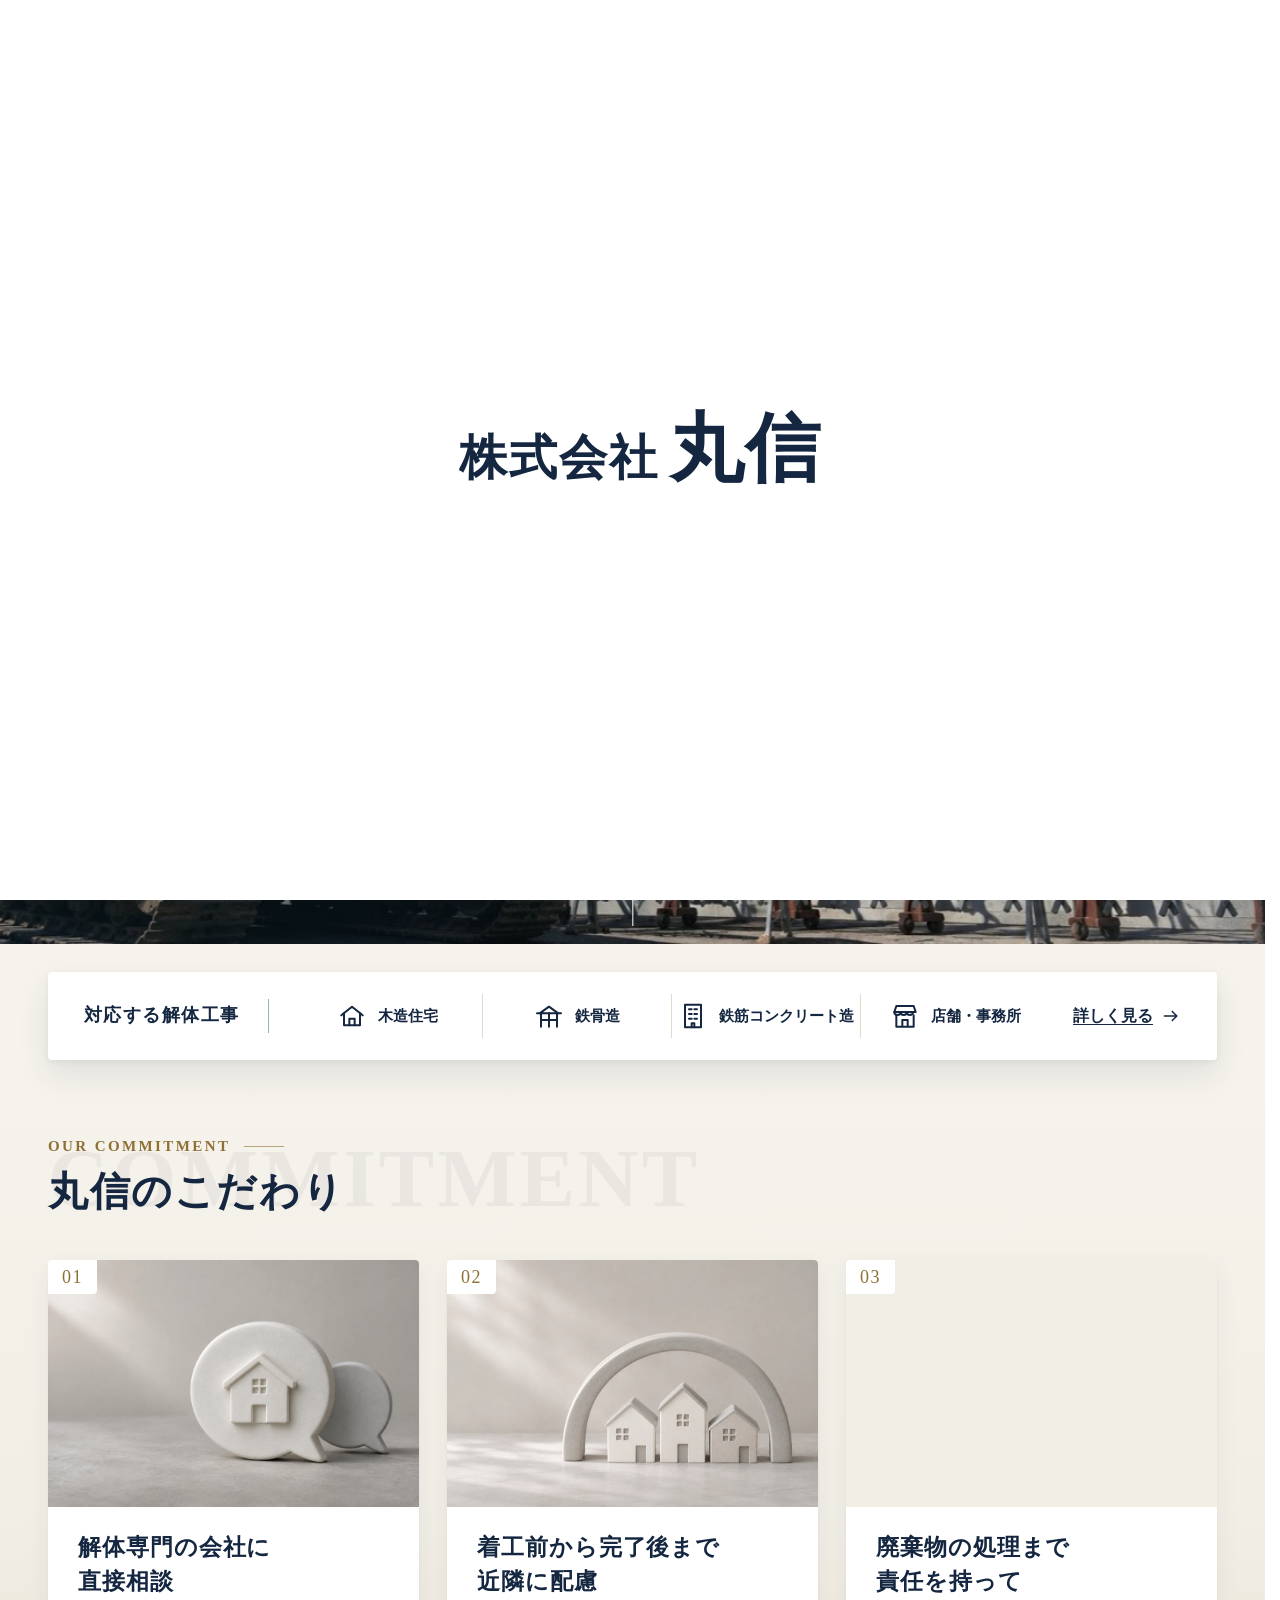
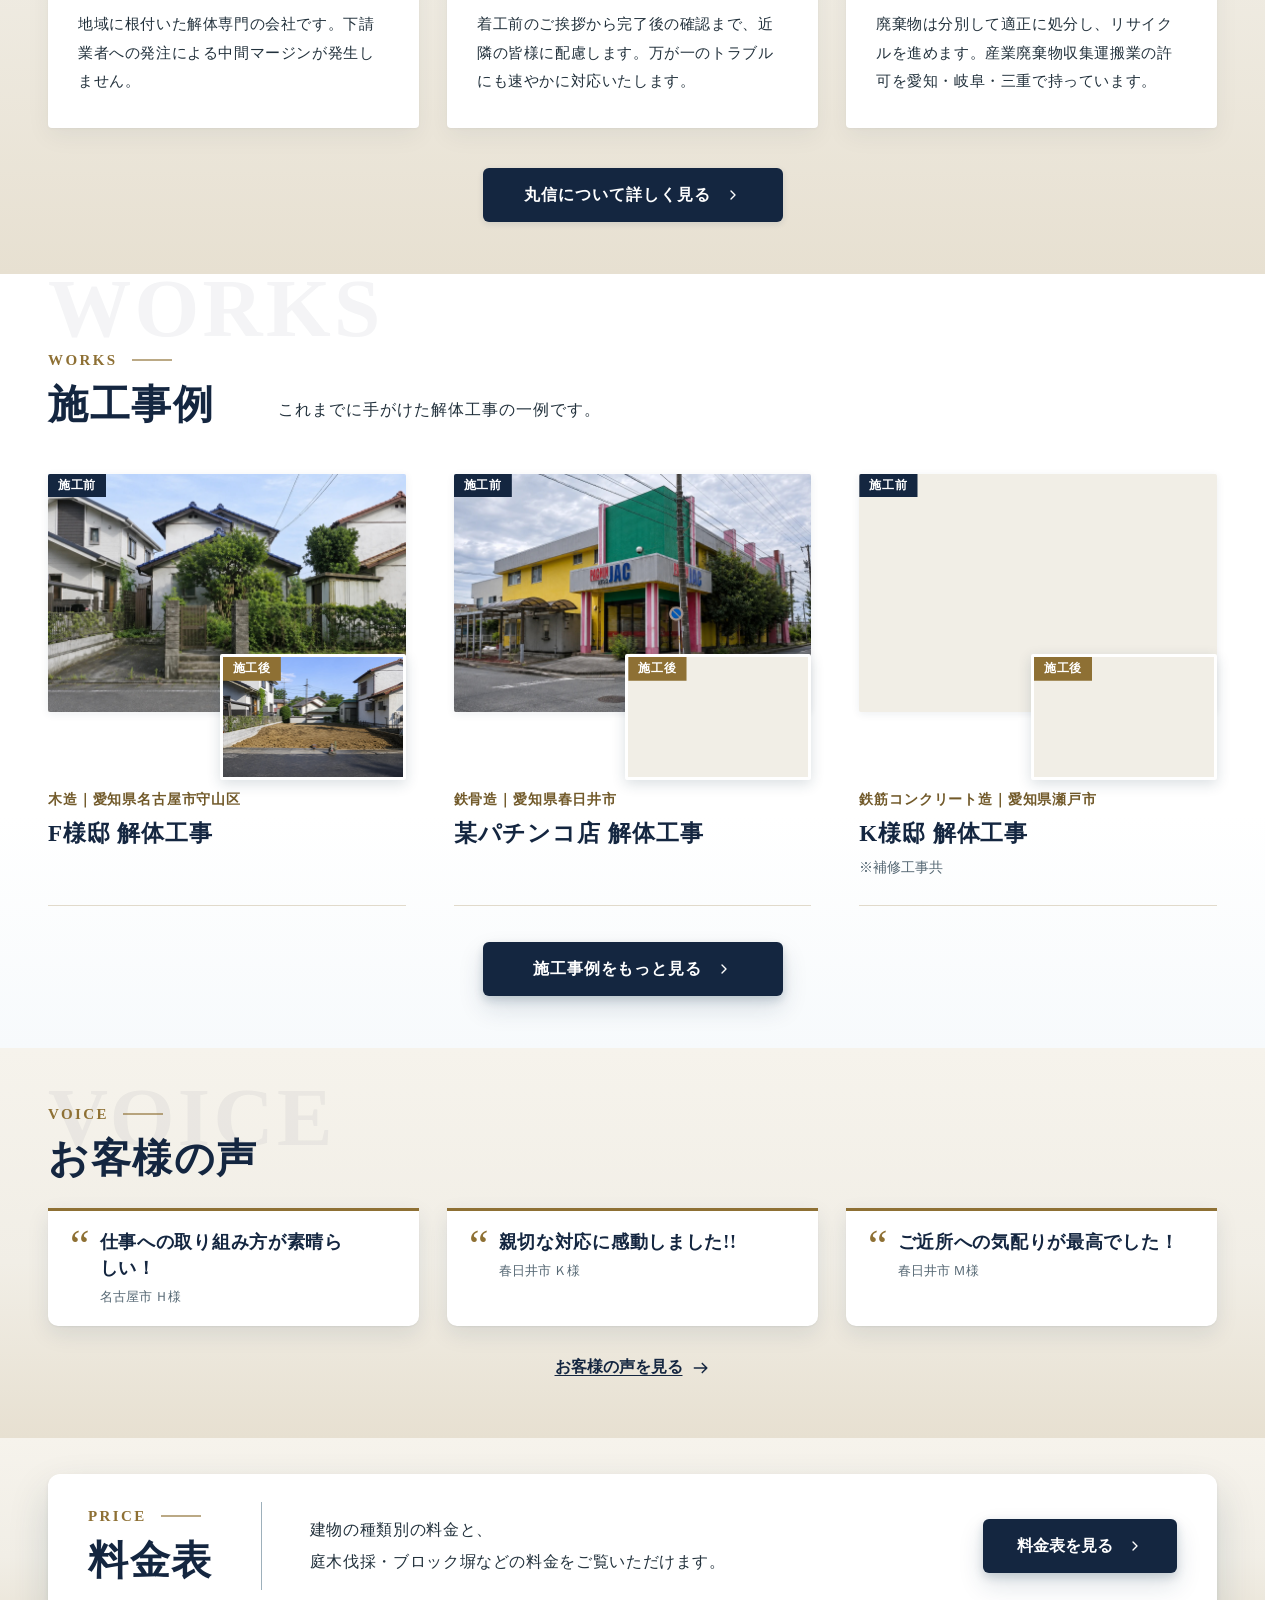
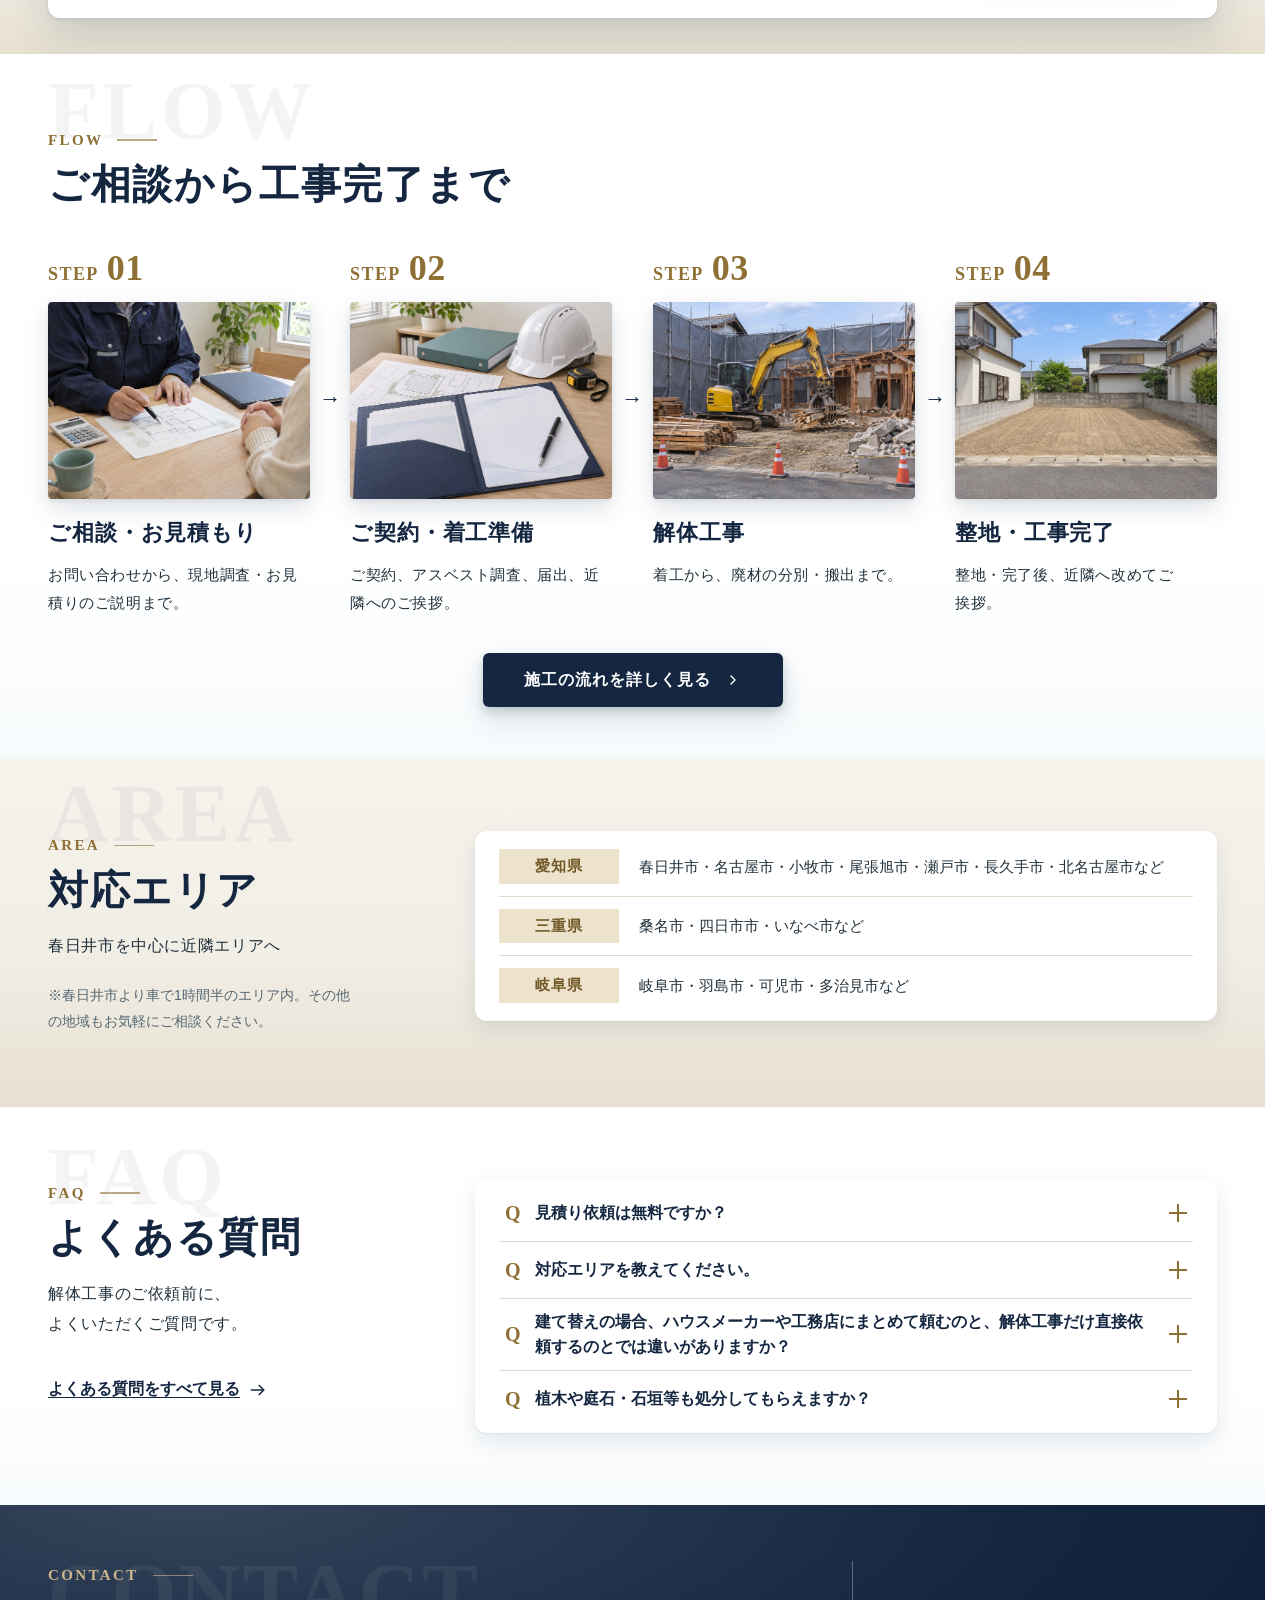
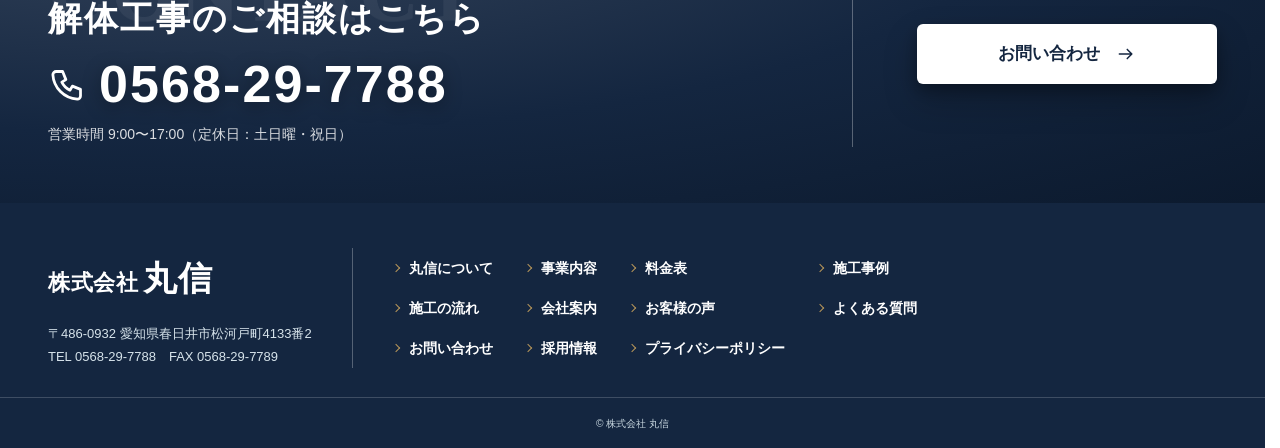
==== commit 7f5f4e28: "採用情報：応募ボタンをお問い合わせと同じ形（黒地・オレンジの縁）に Co-Authored-By: Claude Opus 5.5 <noreply@anthropic.com> Claude-Ses" ====
--- a/index.html
+++ b/index.html
@@ -16,7 +16,7 @@
 <link rel="icon" href="favicon.ico" sizes="32x32">
 <link rel="icon" href="images/icon/icon-192.png" type="image/png" sizes="192x192">
 <link rel="apple-touch-icon" href="images/icon/apple-touch-icon.png">
-<link rel="stylesheet" href="assets/style.css?v=d464b042">
+<link rel="stylesheet" href="assets/style.css?v=8e37919a">
 <script>
 (function(){var r=document.documentElement,played=false;
 r.classList.add('js');
@@ -246,6 +246,6 @@
 </div>
 <div class="tsw" id="tsw"><ul class="tsw-list" hidden><li><p class="tsw-h">色の案</p></li><li><button type="button" data-k="gold" aria-pressed="false"><span class="tsw-sw" style="background:linear-gradient(135deg,#142640 50%,#8E7034 50%)"></span>濃紺×金茶（今の色）</button></li><li><button type="button" data-k="base" aria-pressed="false"><span class="tsw-sw" style="background:linear-gradient(135deg,#17354B 50%,#147F8D 50%)"></span>紺×青緑</button></li><li><button type="button" data-k="brick" aria-pressed="false"><span class="tsw-sw" style="background:linear-gradient(135deg,#1E2B3C 50%,#A9502A 50%)"></span>紺×赤茶</button></li><li><button type="button" data-k="orange" aria-pressed="false"><span class="tsw-sw" style="background:linear-gradient(135deg,#24282D 50%,#C66A0A 50%)"></span>黒×オレンジ</button></li><li><button type="button" data-k="green" aria-pressed="false"><span class="tsw-sw" style="background:linear-gradient(135deg,#1E3A2F 50%,#2F7A4A 50%)"></span>深緑×緑</button></li><li><button type="button" data-k="brown" aria-pressed="false"><span class="tsw-sw" style="background:linear-gradient(135deg,#3A2A1E 50%,#8C6A33 50%)"></span>焦げ茶×黄土</button></li><li><button type="button" data-k="gray" aria-pressed="false"><span class="tsw-sw" style="background:linear-gradient(135deg,#2B2F33 50%,#56616B 50%)"></span>墨×グレー</button></li><li><p class="tsw-h">採用バナーの見せ方</p></li><li><button type="button" data-b="tab" aria-pressed="false"><span class="tsw-bi">A</span>札を押すとバナーが開く（今の形）</button></li><li><button type="button" data-b="open" aria-pressed="false"><span class="tsw-bi">B</span>バナーをいつも出しておく</button></li><li><p>選ぶとすぐにサイト全体が切り替わります。採用バナーはトップページを少し下へ進めると出ます</p></li></ul><button class="tsw-btn" type="button" aria-expanded="false"><span class="tsw-dot"></span>色・表示を選ぶ</button></div>
 <script>(function(){var w=document.getElementById("tsw");if(!w)return;var b=w.querySelector(".tsw-btn"),l=w.querySelector(".tsw-list"),r=document.documentElement;var mark=function(){var k=r.getAttribute("data-theme")||"gold",bn=r.getAttribute("data-banner")==="open"?"open":"tab";Array.prototype.forEach.call(l.querySelectorAll("button[data-k]"),function(x){x.setAttribute("aria-pressed",x.getAttribute("data-k")===k?"true":"false")});Array.prototype.forEach.call(l.querySelectorAll("button[data-b]"),function(x){x.setAttribute("aria-pressed",x.getAttribute("data-b")===bn?"true":"false")})};b.addEventListener("click",function(){var o=l.hidden;l.hidden=!o;b.setAttribute("aria-expanded",o?"true":"false")});l.addEventListener("click",function(e){var y=e.target.closest("button[data-b]");if(y){var bn=y.getAttribute("data-b");if(bn==="open")r.setAttribute("data-banner","open");else r.removeAttribute("data-banner");try{localStorage.setItem("msbanner",bn)}catch(e){}if(window.msBannerMode)window.msBannerMode();mark();return}var x=e.target.closest("button[data-k]");if(!x)return;var k=x.getAttribute("data-k");if(k==="gold")r.removeAttribute("data-theme");else r.setAttribute("data-theme",k);try{localStorage.setItem("mstheme",k)}catch(e){}mark()});document.addEventListener("click",function(e){if(!w.contains(e.target)){l.hidden=true;b.setAttribute("aria-expanded","false")}});mark()})();</script>
-<script src="assets/main.js?v=d464b042" defer></script>
+<script src="assets/main.js?v=8e37919a" defer></script>
 </body>
 </html>
--- a/assets/style.css
+++ b/assets/style.css
@@ -2133,3 +2133,16 @@
   .sec.rc-jobs{padding:28px 0 40px}
 }
 @media (max-width:767px){.rc-staff img{height:150px;object-fit:cover}}
+/* 応募ボタンを目立たせる（2026-11-27 松本さん）：オレンジ一色・横いっぱい・大きく。文字は濃い色で読みやすく */
+.rc-more .rc-btns{display:flex;gap:10px;margin-top:18px}
+.rc-more .rc-btn{flex:1 1 0;justify-content:center;gap:14px;min-height:60px;padding:0 24px;background:var(--btn-org);color:var(--btn-blk);border:0;border-radius:6px;font-size:18px;font-weight:800;letter-spacing:.04em;box-shadow:0 6px 18px rgba(240,122,26,.35);transition:transform .2s,box-shadow .2s,background-color .2s}
+.rc-more .rc-btn:hover,.rc-more .rc-btn:focus-visible{background:#FF8A2A;color:var(--btn-blk);transform:translateY(-2px);box-shadow:0 10px 24px rgba(240,122,26,.45)}
+.rc-btn-ar{display:inline-block;font-size:20px;transition:transform .2s}
+.rc-more .rc-btn:hover .rc-btn-ar{transform:translateX(4px)}
+.rc-via{text-align:center;margin-top:8px}
+@media (max-width:600px){.rc-more .rc-btns{flex-direction:column}.rc-more .rc-btn{min-height:54px;font-size:16.5px}}
+/* 応募ボタンをお問い合わせのボタンと同じ形に（2026-11-27 松本さん）：黒地・オレンジの縁・丸い形。大きさはそのまま、合わせるとオレンジに */
+.rc-more .rc-btn{background:var(--btn-blk);color:#fff;border:2px solid var(--btn-org);border-radius:999px;box-shadow:0 6px 18px rgba(22,24,27,.22)}
+.rc-more .rc-btn:hover,.rc-more .rc-btn:focus-visible{background:var(--btn-org);color:var(--btn-blk);border-color:var(--btn-org);box-shadow:0 10px 24px rgba(240,122,26,.4)}
+.rc-btn-ic{flex:none;width:22px;height:22px;color:var(--btn-org);transition:color .2s}
+.rc-more .rc-btn:hover .rc-btn-ic,.rc-more .rc-btn:focus-visible .rc-btn-ic{color:var(--btn-blk)}
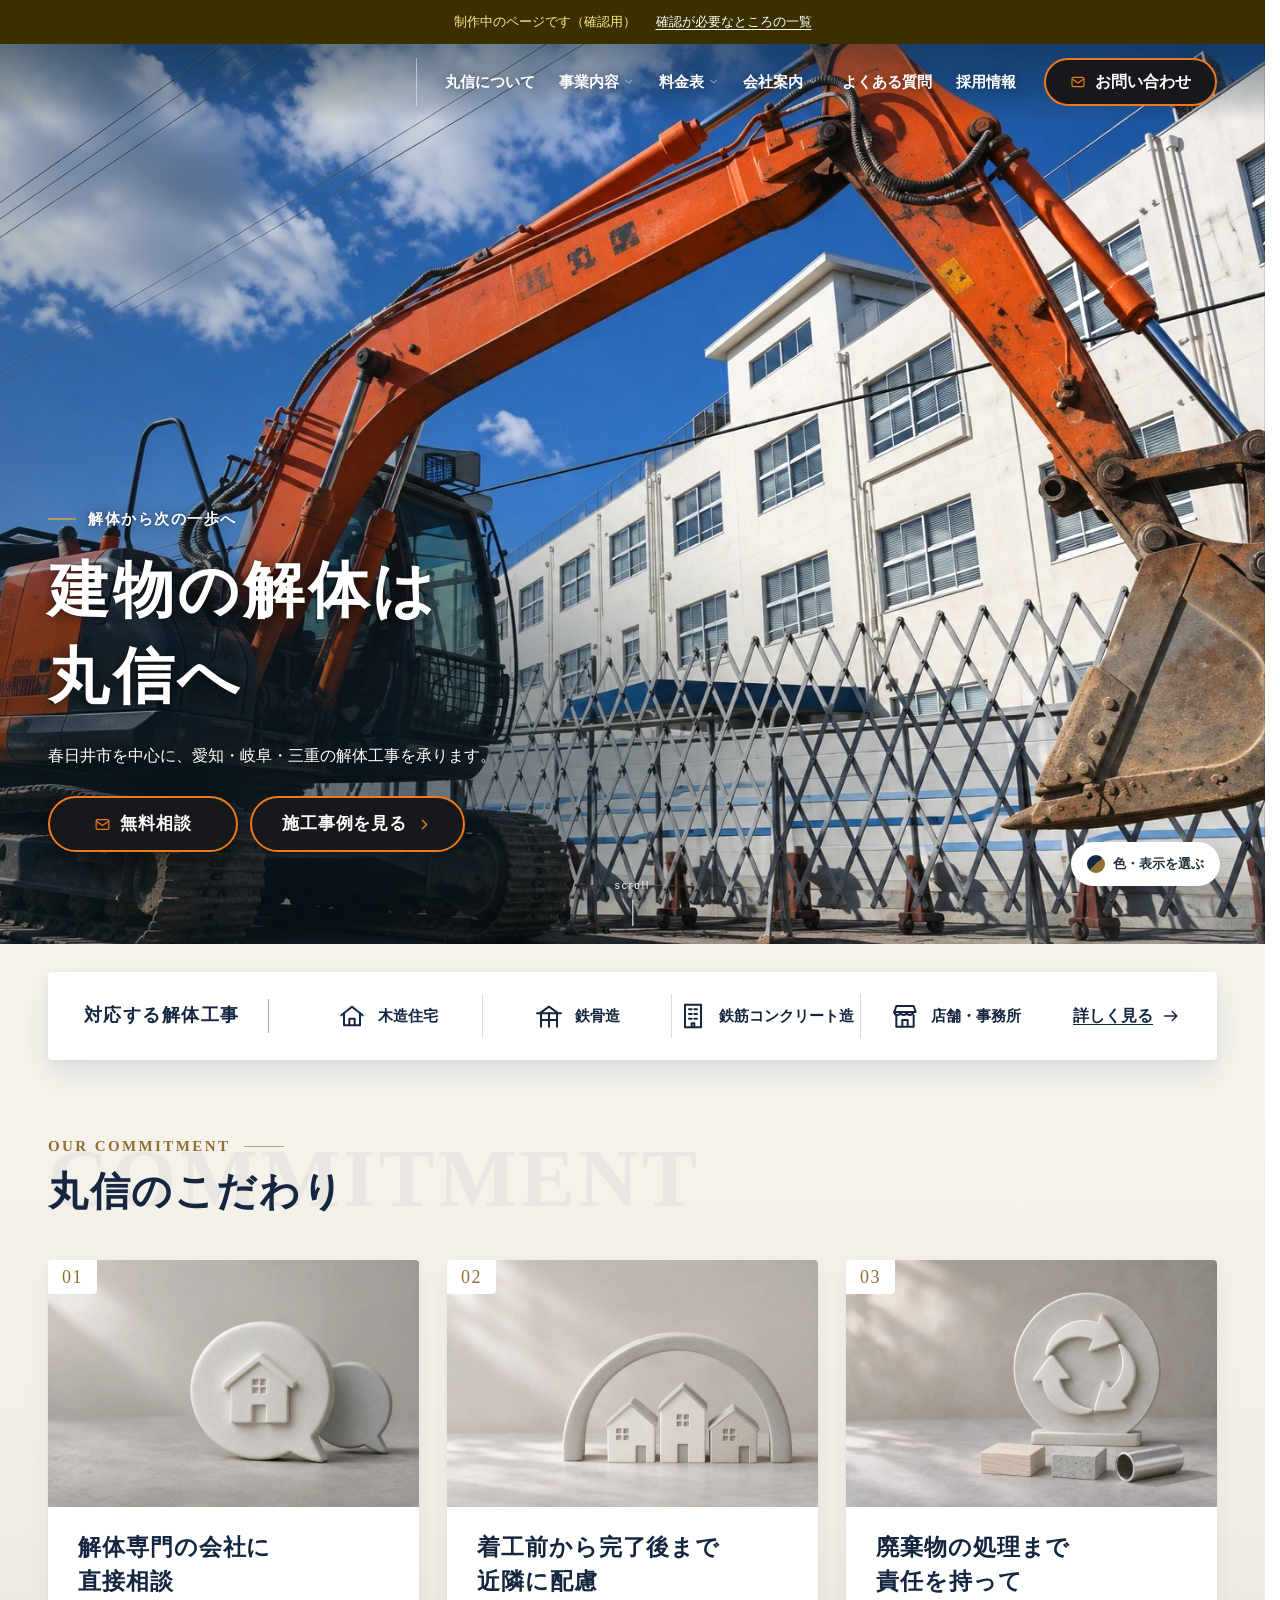
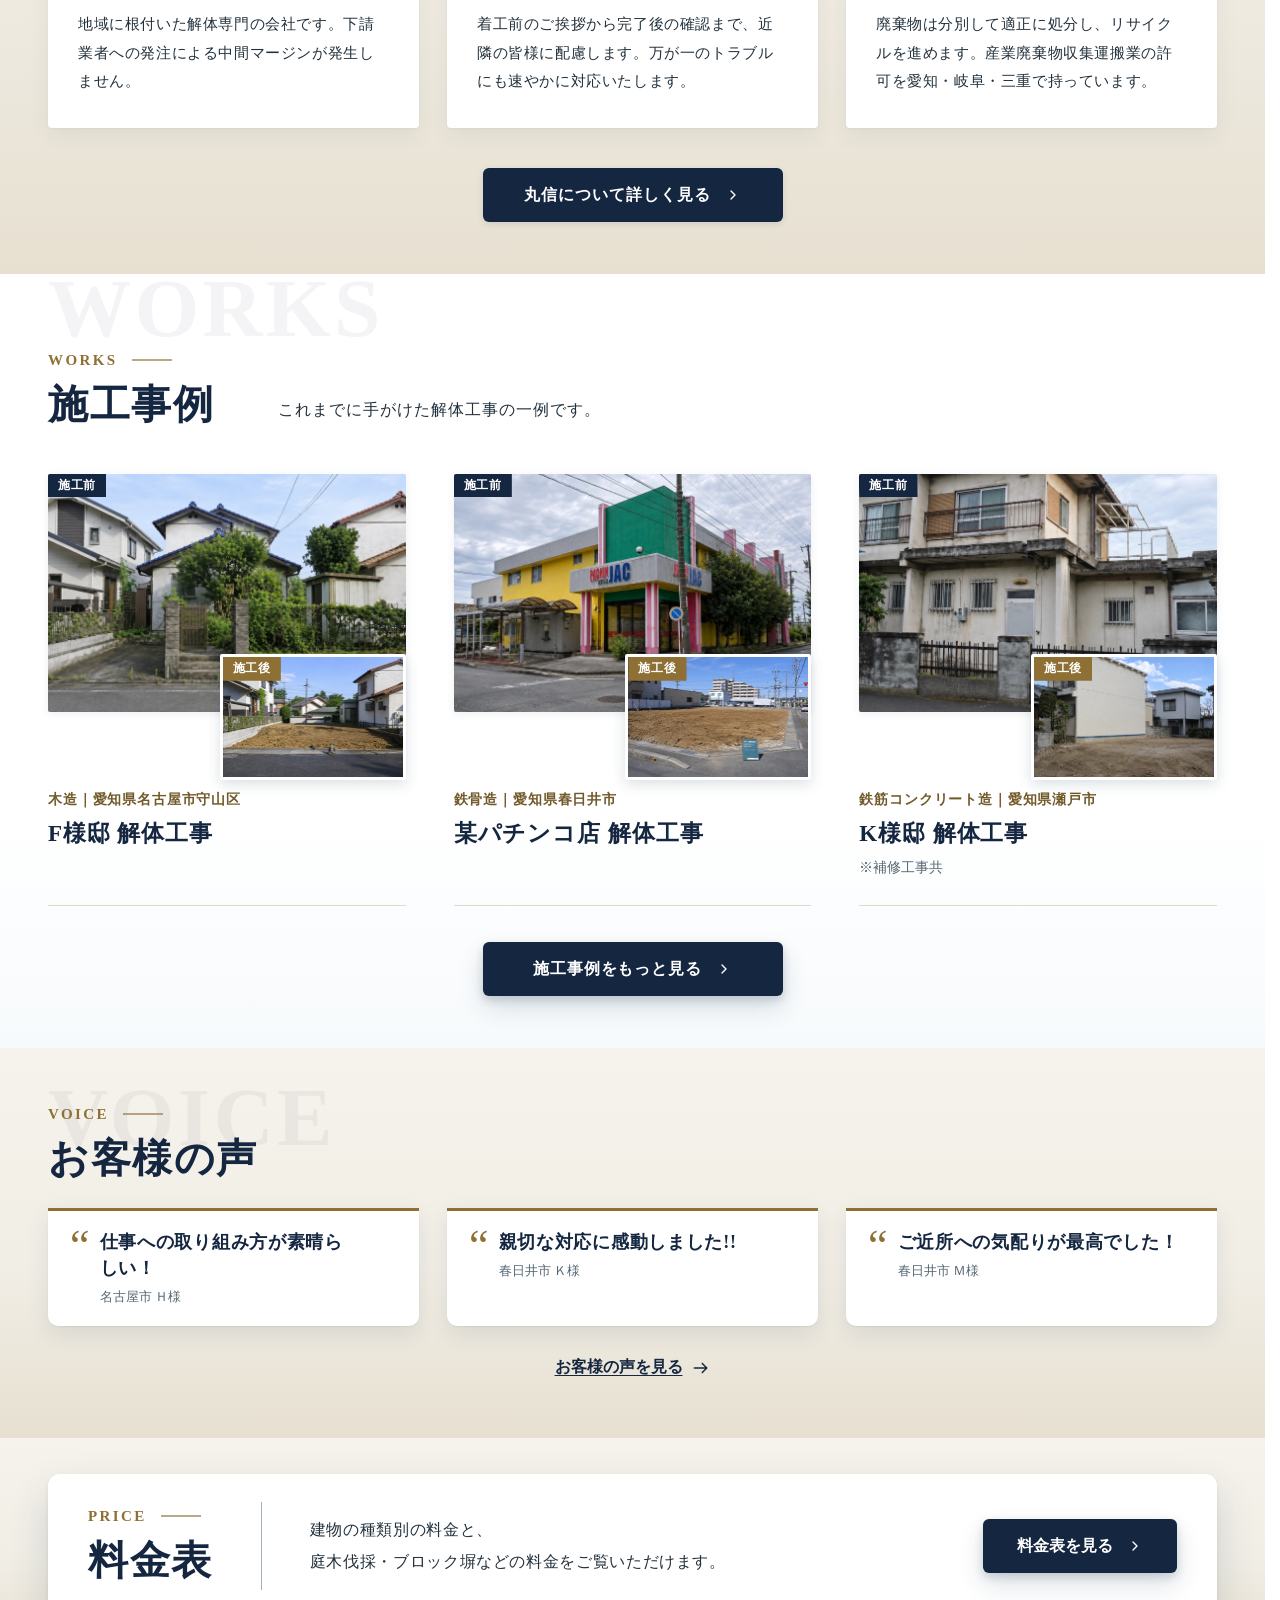
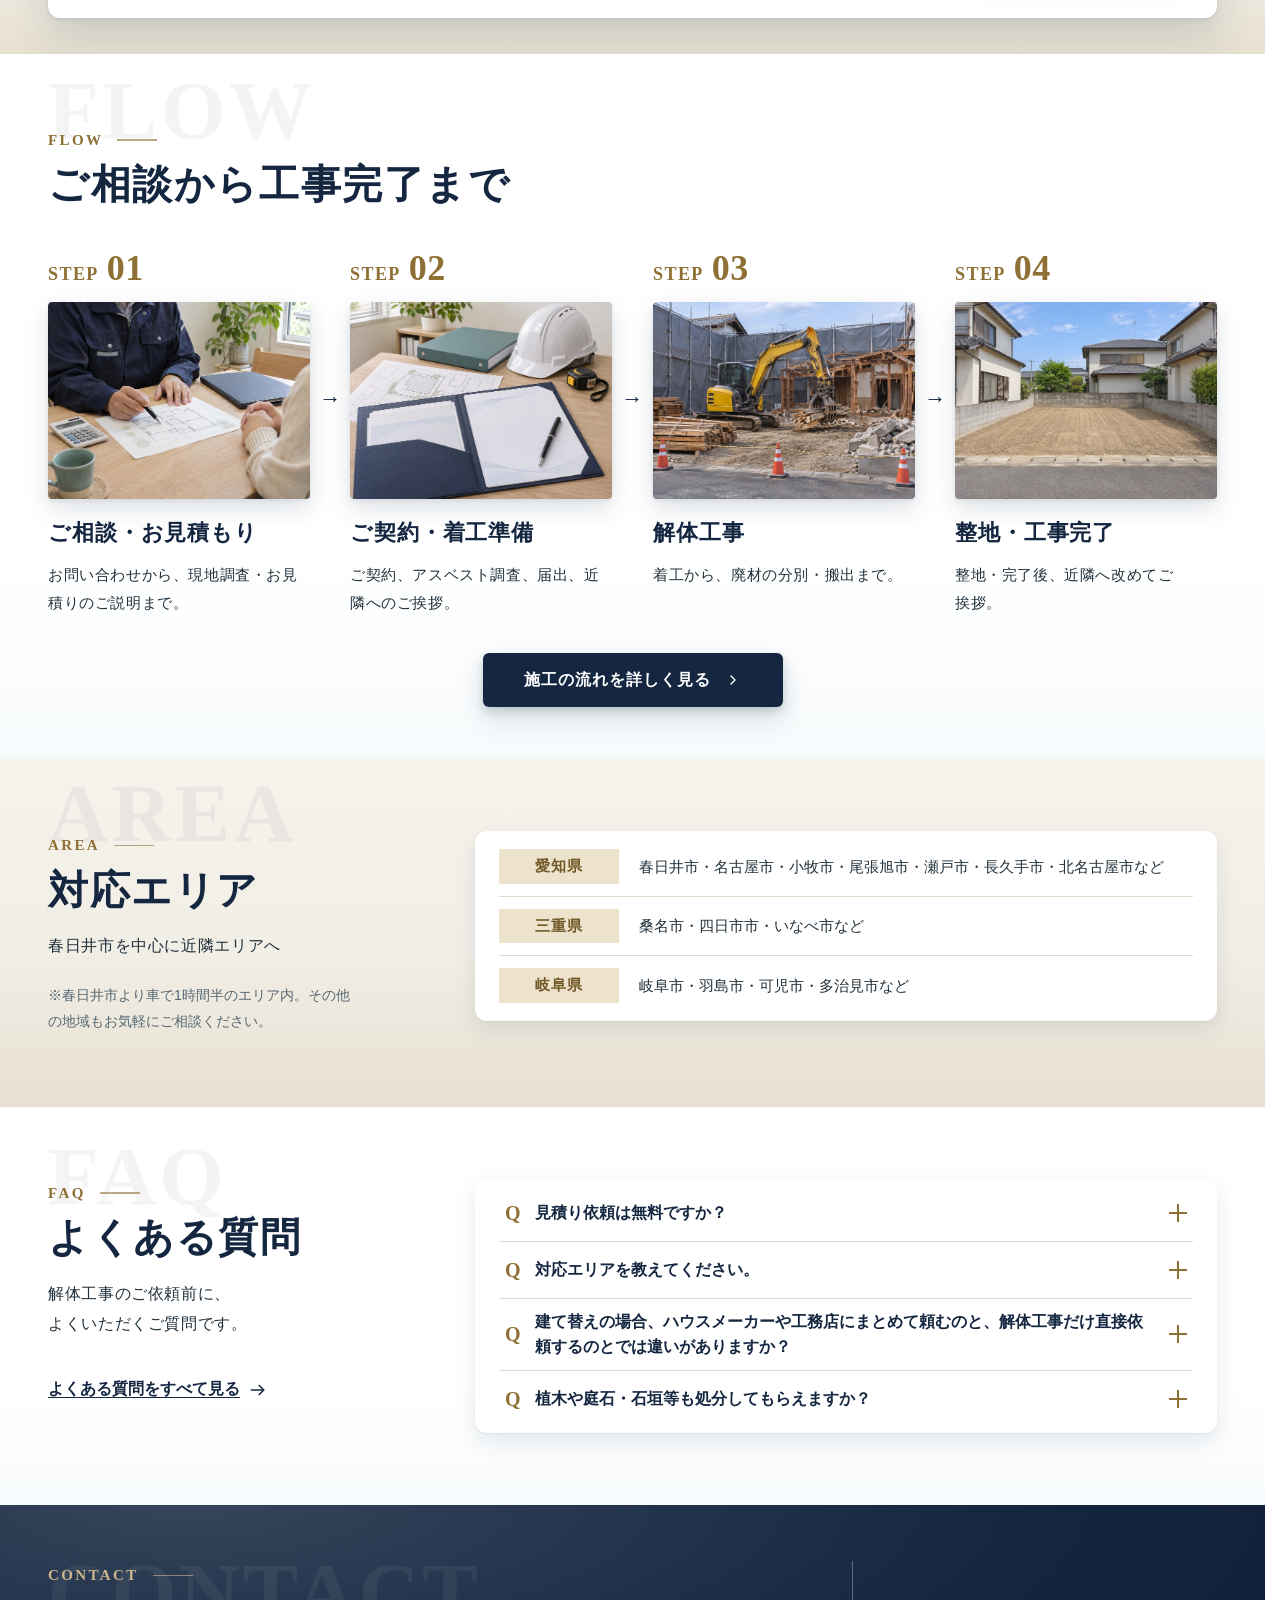
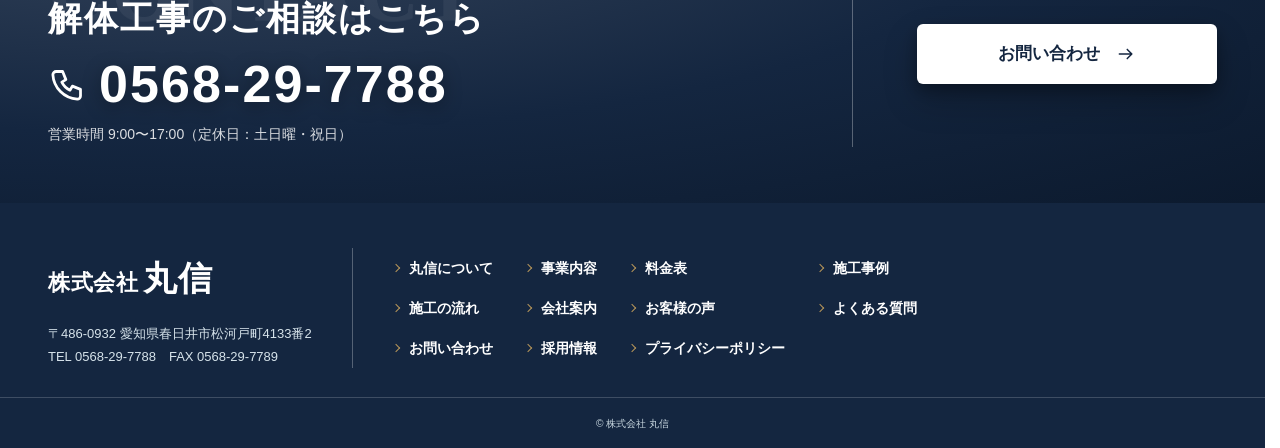
==== commit e3db43a7: "採用情報：下の案内を、採用についてのお問い合わせ（フォーム）への誘導に Co-Authored-By: Claude Opus 5.5 <noreply@anthropic.com> Claude-S" ====
--- a/index.html
+++ b/index.html
@@ -16,7 +16,7 @@
 <link rel="icon" href="favicon.ico" sizes="32x32">
 <link rel="icon" href="images/icon/icon-192.png" type="image/png" sizes="192x192">
 <link rel="apple-touch-icon" href="images/icon/apple-touch-icon.png">
-<link rel="stylesheet" href="assets/style.css?v=8e37919a">
+<link rel="stylesheet" href="assets/style.css?v=01bc1d18">
 <script>
 (function(){var r=document.documentElement,played=false;
 r.classList.add('js');
@@ -246,6 +246,6 @@
 </div>
 <div class="tsw" id="tsw"><ul class="tsw-list" hidden><li><p class="tsw-h">色の案</p></li><li><button type="button" data-k="gold" aria-pressed="false"><span class="tsw-sw" style="background:linear-gradient(135deg,#142640 50%,#8E7034 50%)"></span>濃紺×金茶（今の色）</button></li><li><button type="button" data-k="base" aria-pressed="false"><span class="tsw-sw" style="background:linear-gradient(135deg,#17354B 50%,#147F8D 50%)"></span>紺×青緑</button></li><li><button type="button" data-k="brick" aria-pressed="false"><span class="tsw-sw" style="background:linear-gradient(135deg,#1E2B3C 50%,#A9502A 50%)"></span>紺×赤茶</button></li><li><button type="button" data-k="orange" aria-pressed="false"><span class="tsw-sw" style="background:linear-gradient(135deg,#24282D 50%,#C66A0A 50%)"></span>黒×オレンジ</button></li><li><button type="button" data-k="green" aria-pressed="false"><span class="tsw-sw" style="background:linear-gradient(135deg,#1E3A2F 50%,#2F7A4A 50%)"></span>深緑×緑</button></li><li><button type="button" data-k="brown" aria-pressed="false"><span class="tsw-sw" style="background:linear-gradient(135deg,#3A2A1E 50%,#8C6A33 50%)"></span>焦げ茶×黄土</button></li><li><button type="button" data-k="gray" aria-pressed="false"><span class="tsw-sw" style="background:linear-gradient(135deg,#2B2F33 50%,#56616B 50%)"></span>墨×グレー</button></li><li><p class="tsw-h">採用バナーの見せ方</p></li><li><button type="button" data-b="tab" aria-pressed="false"><span class="tsw-bi">A</span>札を押すとバナーが開く（今の形）</button></li><li><button type="button" data-b="open" aria-pressed="false"><span class="tsw-bi">B</span>バナーをいつも出しておく</button></li><li><p>選ぶとすぐにサイト全体が切り替わります。採用バナーはトップページを少し下へ進めると出ます</p></li></ul><button class="tsw-btn" type="button" aria-expanded="false"><span class="tsw-dot"></span>色・表示を選ぶ</button></div>
 <script>(function(){var w=document.getElementById("tsw");if(!w)return;var b=w.querySelector(".tsw-btn"),l=w.querySelector(".tsw-list"),r=document.documentElement;var mark=function(){var k=r.getAttribute("data-theme")||"gold",bn=r.getAttribute("data-banner")==="open"?"open":"tab";Array.prototype.forEach.call(l.querySelectorAll("button[data-k]"),function(x){x.setAttribute("aria-pressed",x.getAttribute("data-k")===k?"true":"false")});Array.prototype.forEach.call(l.querySelectorAll("button[data-b]"),function(x){x.setAttribute("aria-pressed",x.getAttribute("data-b")===bn?"true":"false")})};b.addEventListener("click",function(){var o=l.hidden;l.hidden=!o;b.setAttribute("aria-expanded",o?"true":"false")});l.addEventListener("click",function(e){var y=e.target.closest("button[data-b]");if(y){var bn=y.getAttribute("data-b");if(bn==="open")r.setAttribute("data-banner","open");else r.removeAttribute("data-banner");try{localStorage.setItem("msbanner",bn)}catch(e){}if(window.msBannerMode)window.msBannerMode();mark();return}var x=e.target.closest("button[data-k]");if(!x)return;var k=x.getAttribute("data-k");if(k==="gold")r.removeAttribute("data-theme");else r.setAttribute("data-theme",k);try{localStorage.setItem("mstheme",k)}catch(e){}mark()});document.addEventListener("click",function(e){if(!w.contains(e.target)){l.hidden=true;b.setAttribute("aria-expanded","false")}});mark()})();</script>
-<script src="assets/main.js?v=8e37919a" defer></script>
+<script src="assets/main.js?v=01bc1d18" defer></script>
 </body>
 </html>
--- a/assets/style.css
+++ b/assets/style.css
@@ -2146,3 +2146,10 @@
 .rc-more .rc-btn:hover,.rc-more .rc-btn:focus-visible{background:var(--btn-org);color:var(--btn-blk);border-color:var(--btn-org);box-shadow:0 10px 24px rgba(240,122,26,.4)}
 .rc-btn-ic{flex:none;width:22px;height:22px;color:var(--btn-org);transition:color .2s}
 .rc-more .rc-btn:hover .rc-btn-ic,.rc-more .rc-btn:focus-visible .rc-btn-ic{color:var(--btn-blk)}
+/* 採用の質問はお問い合わせフォームへ（2026-11-27 松本さん） */
+.rc-ask{display:flex;flex-wrap:wrap;align-items:center;justify-content:space-between;gap:14px 24px;margin-top:22px;padding:18px 24px;background:#fff;border:1px solid var(--line);border-radius:6px}
+.rc-ask p{flex:1 1 420px;font-size:14px;line-height:1.8;color:var(--mute)}
+.rc-ask-btn{gap:10px;min-height:50px;padding:0 26px;background:#fff;color:var(--btn-blk);border:2px solid var(--btn-blk);border-radius:999px;font-weight:700}
+.rc-ask-btn .ic{color:var(--btn-org)}
+.rc-ask-btn:hover{background:var(--btn-blk);color:#fff}
+@media (max-width:600px){.rc-ask{padding:16px}.rc-ask-btn{width:100%;justify-content:center}.rc-ask p br{display:none}}
